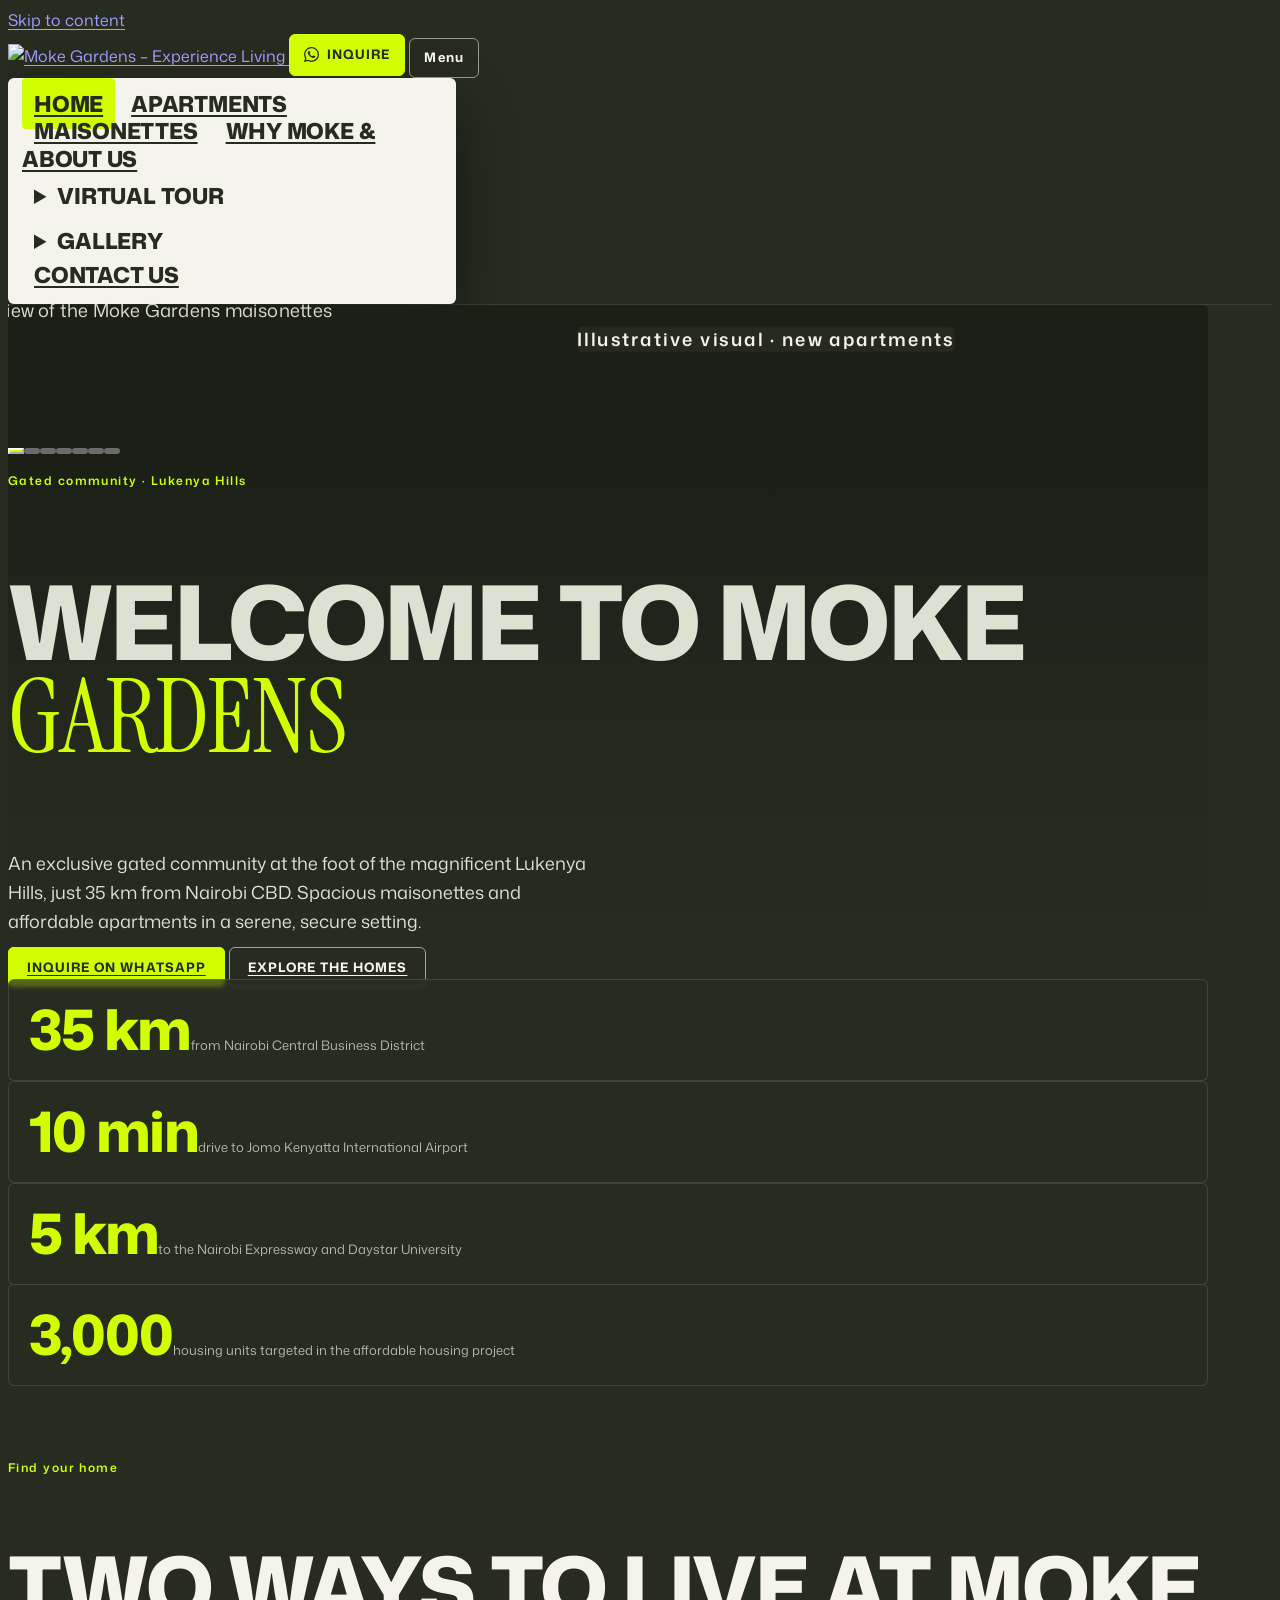
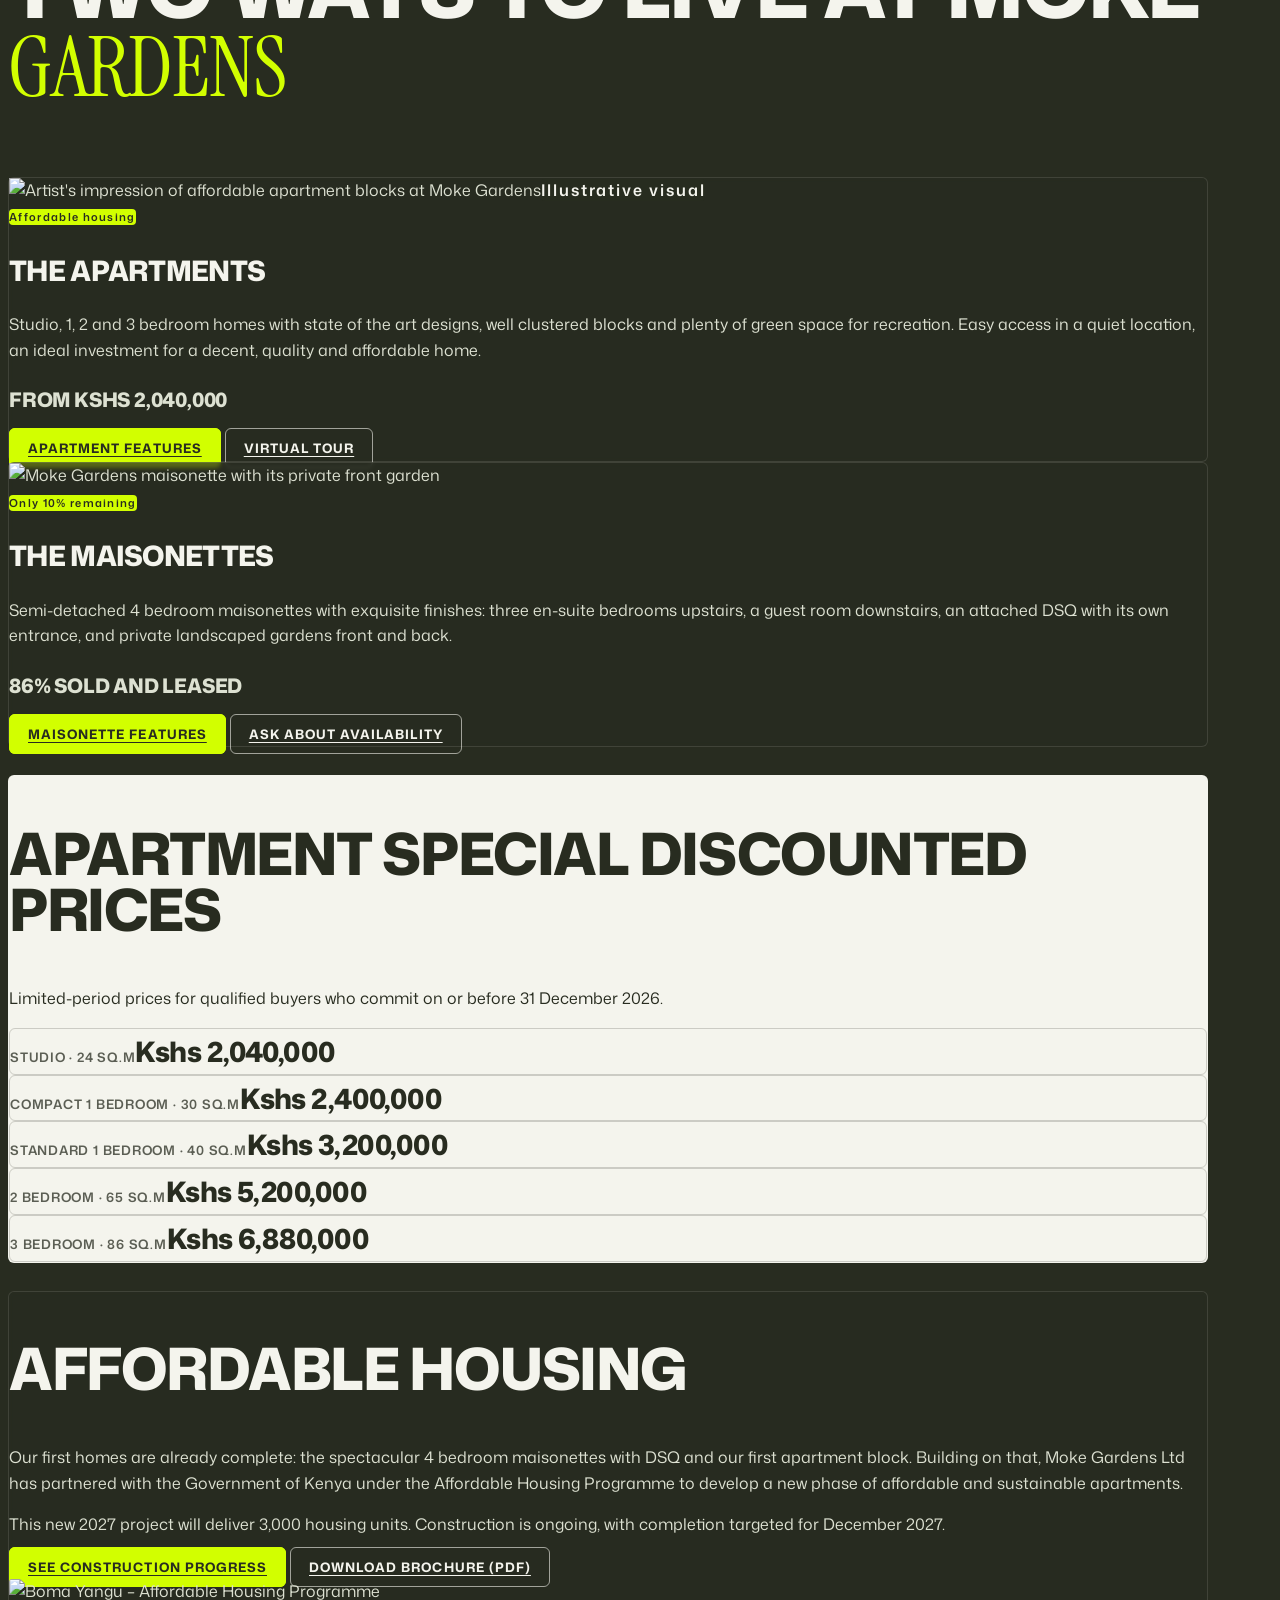
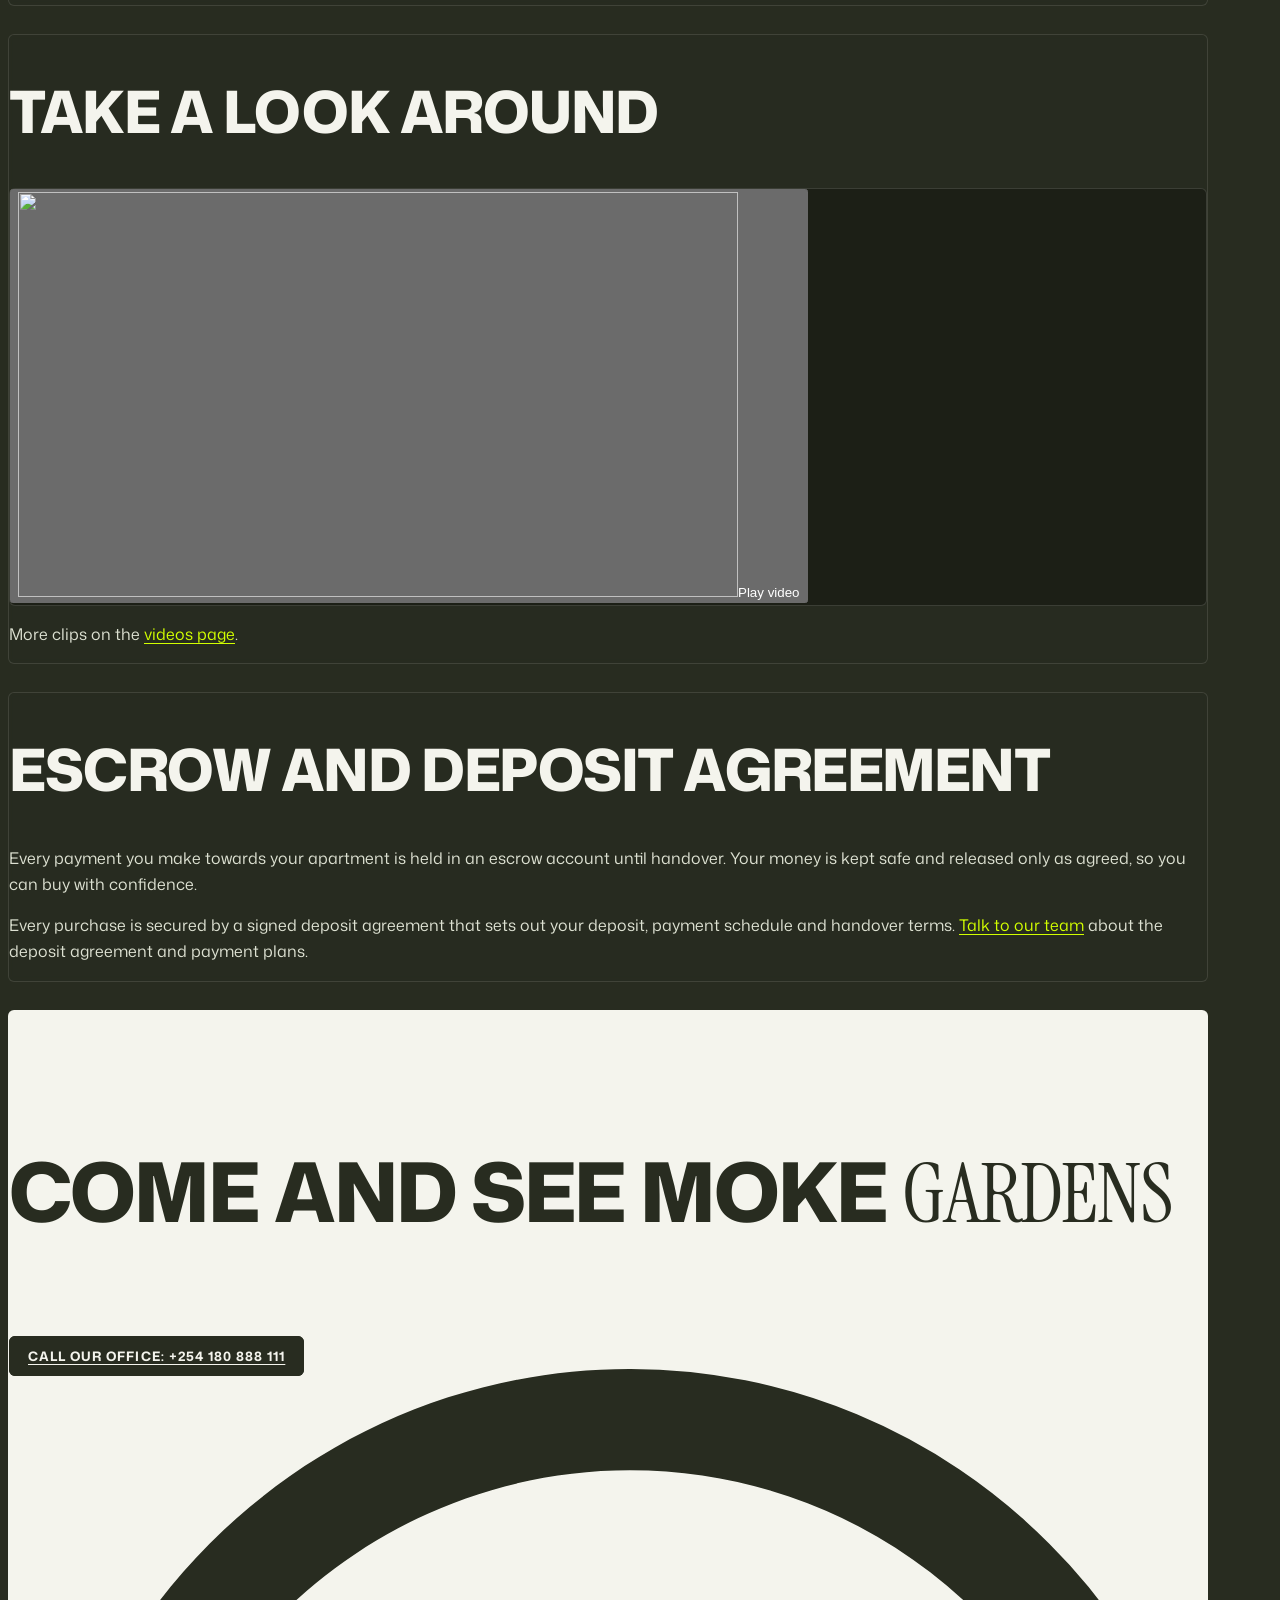
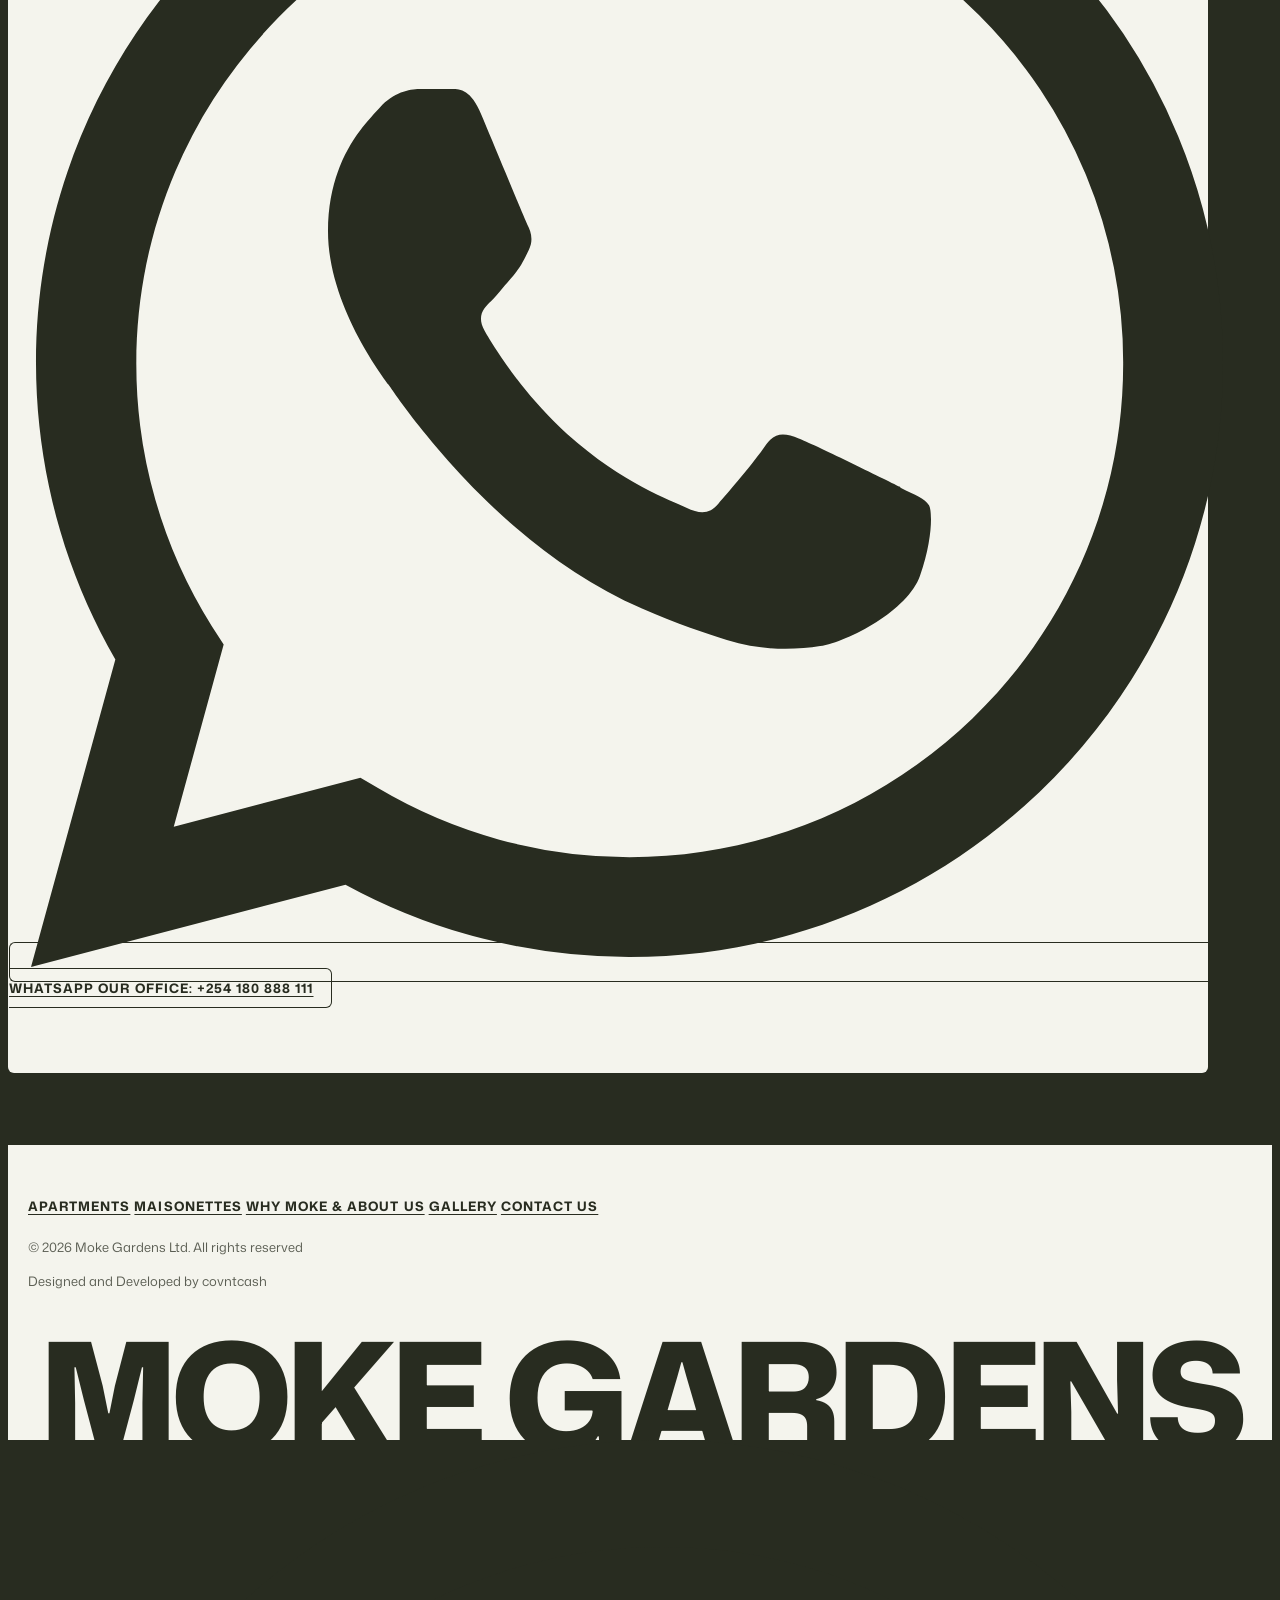
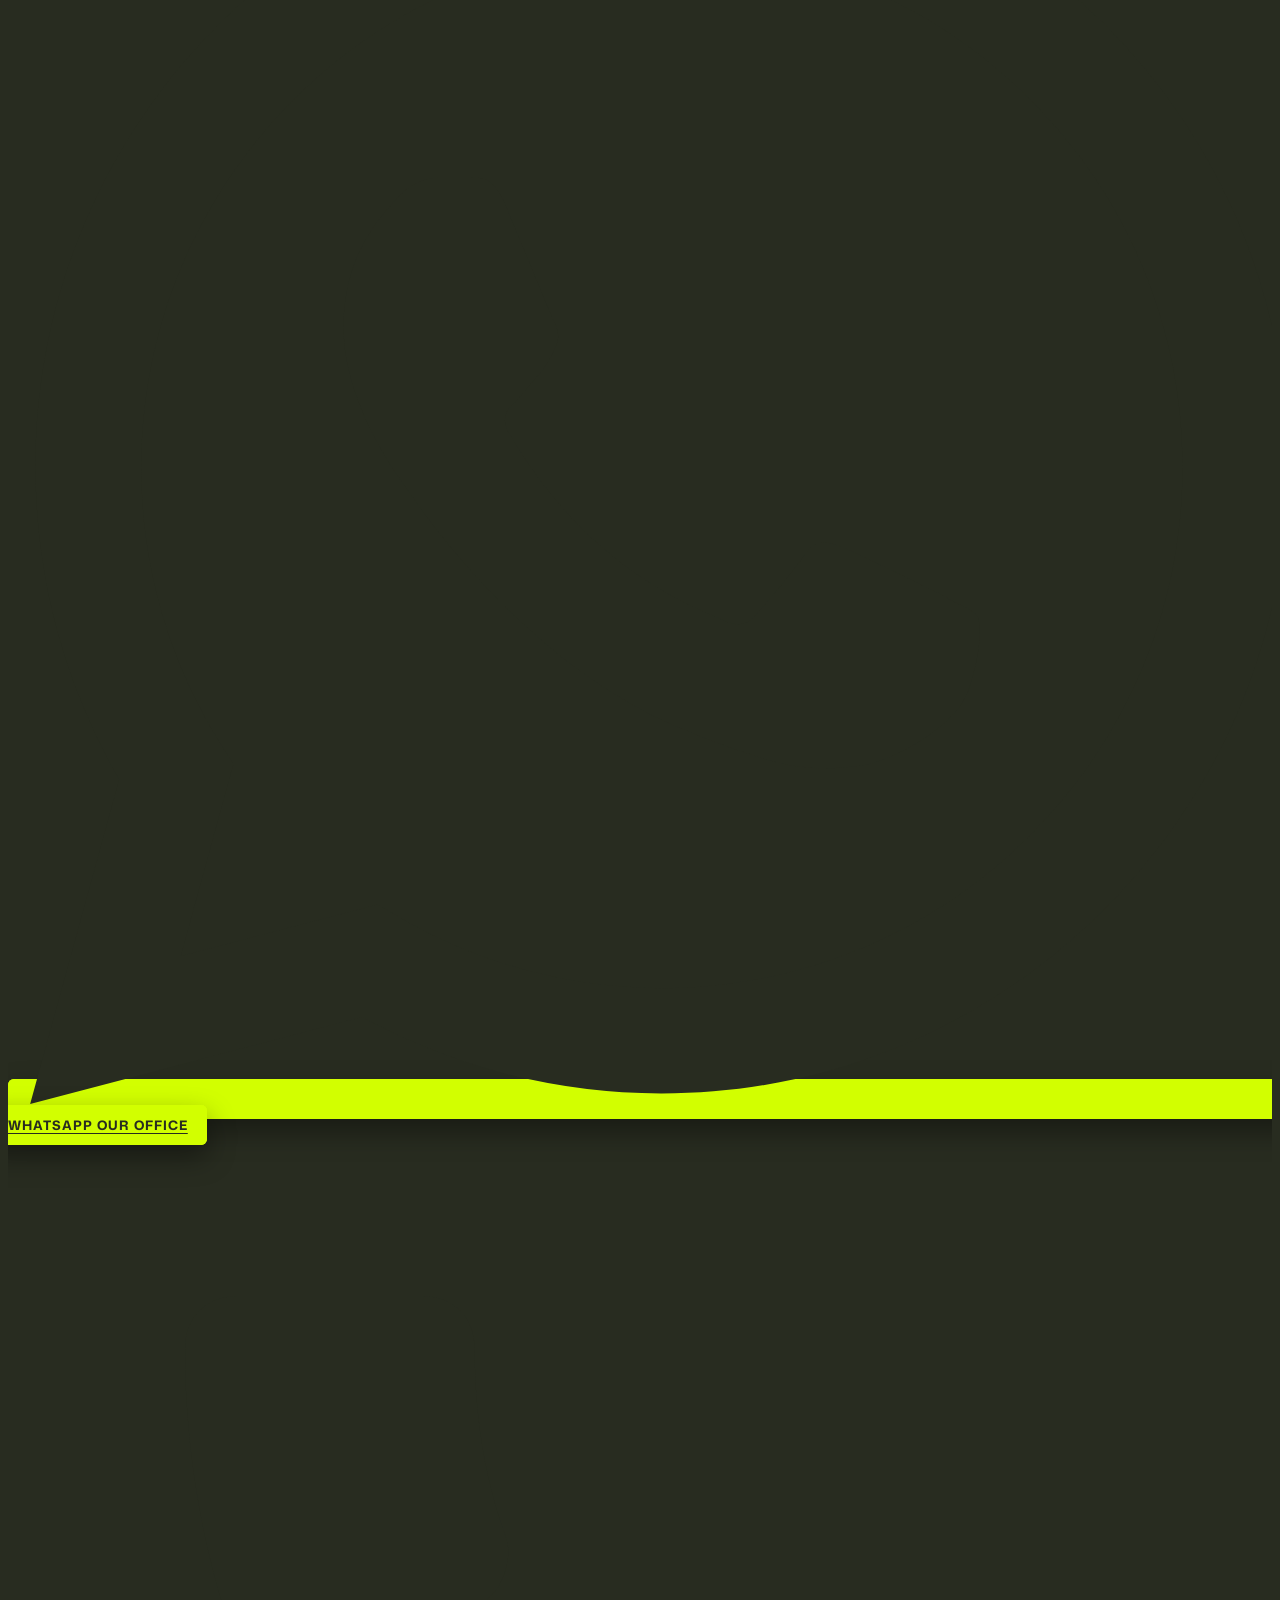
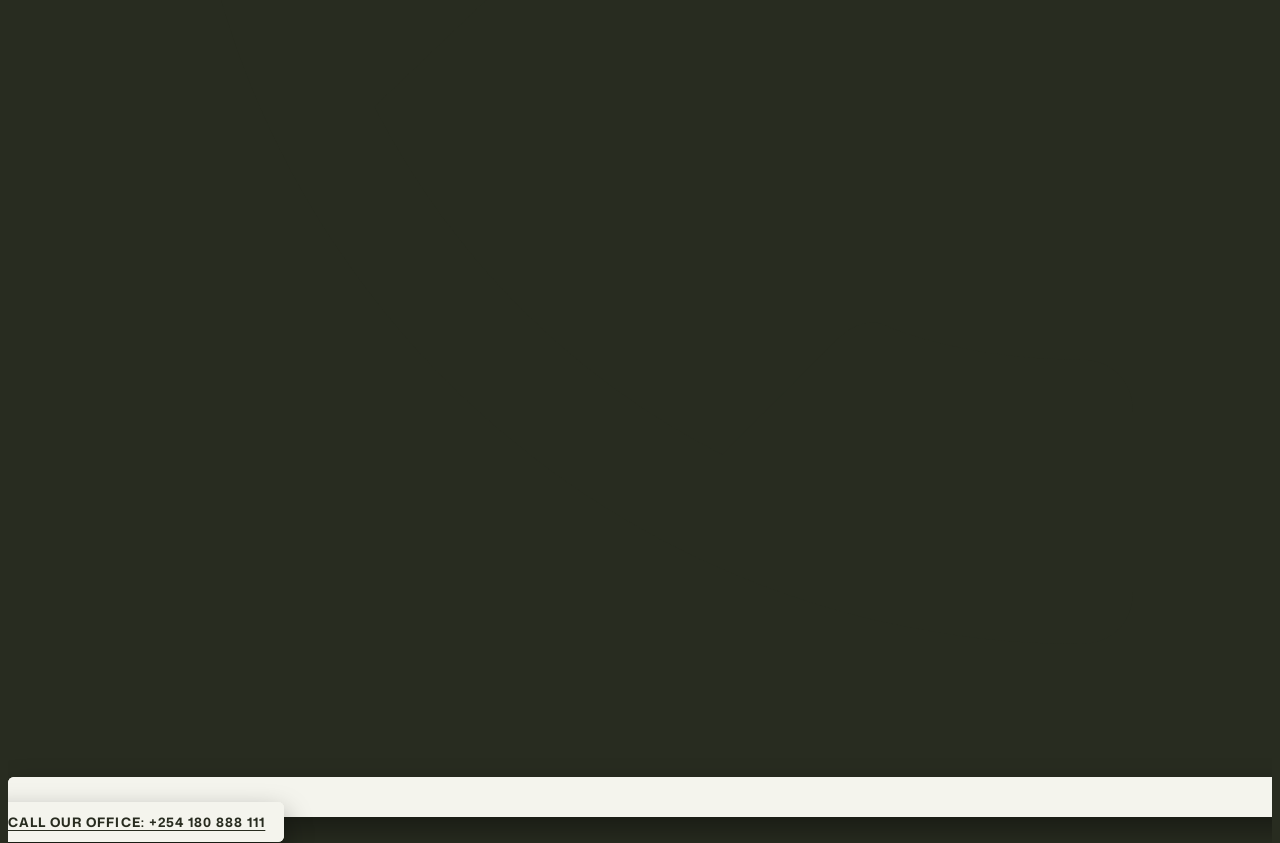
==== index.html @ b74e0f88 "Slide each frame in from alternating sides as it scrolls into view - Frames take turns coming from t" ====
<!doctype html>
<html lang="en-GB">
<head>
    <meta charset="utf-8">
    <meta name="viewport" content="width=device-width, initial-scale=1">
    <title>Moke Gardens | Gated Community Homes near Nairobi, Lukenya Hills</title>
    <meta name="robots" content="noindex"><!-- master-site is a design copy; keep it out of search results -->
    <link rel="icon" type="image/png" href="images/favicon.png">
    <link rel="apple-touch-icon" href="images/apple-touch-icon.png">
    <meta name="description" content="Moke Gardens is a gated community at the foot of the Lukenya Hills, 35 km from Nairobi CBD, offering 4 bedroom maisonettes and affordable studio to 3 bedroom apartments.">
    <link rel="canonical" href="https://shalbet2018-png.github.io/master-site/">
    <meta name="theme-color" content="#282C20">

    <meta property="og:type" content="website">
    <meta property="og:site_name" content="Moke Gardens">
    <meta property="og:locale" content="en_GB">
    <meta property="og:title" content="Moke Gardens | Experience Living">
    <meta property="og:description" content="A gated community at the foot of the Lukenya Hills, 35 km from Nairobi CBD. Maisonettes and affordable apartments from Kshs 2,040,000.">
    <meta property="og:url" content="https://shalbet2018-png.github.io/master-site/">
    <meta property="og:image" content="https://shalbet2018-png.github.io/master-site/images/photos/2022-02-estate1.webp">
    <meta name="twitter:card" content="summary_large_image">

    <link rel="stylesheet" href="property-pages.css?v=20261106c">
    <link rel="preload" as="image" href="images/photos/2022-02-estate1.webp" imagesrcset="images/photos/thumbs/2022-02-estate1.webp 720w, images/photos/md/2022-02-estate1.webp 1200w, images/photos/2022-02-estate1.webp 1599w" imagesizes="(max-width: 1150px) 100vw, 1120px" fetchpriority="high">

    <script type="application/ld+json">
    {
        "@context": "https://schema.org",
        "@type": "RealEstateAgent",
        "name": "Moke Gardens",
        "url": "https://shalbet2018-png.github.io/master-site/",
        "logo": "https://shalbet2018-png.github.io/master-site/images/moke-logo.png",
        "image": "https://shalbet2018-png.github.io/master-site/images/photos/2022-02-estate1.webp",
        "description": "Gated community at the foot of the Lukenya Hills offering 4 bedroom maisonettes and affordable apartments.",
        "telephone": "+254180888111",
        "address": {
            "@type": "PostalAddress",
            "addressLocality": "Lukenya",
            "addressCountry": "KE"
        },
        "openingHours": "Mo-Su 09:00-17:00"
    }
    </script>
    <link rel="preconnect" href="https://fonts.googleapis.com">
    <link rel="preconnect" href="https://fonts.gstatic.com" crossorigin>
    <link rel="stylesheet" href="https://fonts.googleapis.com/css2?family=Instrument+Serif&amp;family=Mona+Sans:wght@400..900&amp;display=swap">
    <link rel="stylesheet" href="theme-volt.css?v=20261123b">
</head>
<body class="page-home">
    <a class="skip-link" href="#main">Skip to content</a>
    <div class="site-shell">
        <header class="site-header">
            <div class="header-inner">
                <a class="brand" href="index.html" aria-label="Moke Gardens home">
                    <img src="images/moke-logo-light.png" alt="Moke Gardens – Experience Living" width="161" height="87">
                </a>
                <a class="header-cta" href="https://wa.me/254180888111?text=Hello%20Moke%20Gardens%2C%20I%27d%20like%20to%20make%20an%20inquiry." target="_blank" rel="noopener"><svg viewBox="0 0 24 24" aria-hidden="true" focusable="false"><path fill="currentColor" d="M17.47 14.38c-.3-.15-1.76-.87-2.03-.97-.27-.1-.47-.15-.67.15-.2.3-.77.97-.94 1.16-.17.2-.35.22-.64.08-.3-.15-1.26-.47-2.39-1.48-.88-.79-1.48-1.76-1.65-2.06-.17-.3-.02-.46.13-.6.13-.14.3-.35.45-.52.15-.18.2-.3.3-.5.1-.2.05-.37-.03-.52-.07-.15-.67-1.61-.92-2.2-.24-.58-.49-.5-.67-.51h-.57c-.2 0-.52.07-.79.37-.27.3-1.04 1.02-1.04 2.48s1.07 2.88 1.21 3.07c.15.2 2.1 3.2 5.08 4.49.71.31 1.26.49 1.7.63.71.22 1.36.2 1.87.12.57-.09 1.76-.72 2-1.41.25-.7.25-1.29.18-1.41-.08-.13-.27-.2-.57-.35m-5.42 7.4h-.01a9.87 9.87 0 0 1-5.03-1.38l-.36-.21-3.74.98 1-3.65-.24-.37a9.86 9.86 0 0 1-1.51-5.26c0-5.45 4.44-9.88 9.89-9.88 2.64 0 5.12 1.03 6.99 2.9a9.82 9.82 0 0 1 2.89 6.99c0 5.45-4.44 9.88-9.89 9.88m8.41-18.3A11.82 11.82 0 0 0 12.05 0C5.5 0 .16 5.34.16 11.89c0 2.1.55 4.14 1.59 5.95L.06 24l6.3-1.65a11.88 11.88 0 0 0 5.68 1.45h.01c6.55 0 11.89-5.34 11.89-11.89a11.82 11.82 0 0 0-3.48-8.41Z"/></svg><span>Inquire</span></a>
        <button class="nav-toggle" type="button" aria-expanded="false" aria-controls="site-nav"><span class="nav-toggle-icon" aria-hidden="true"></span><span class="nav-toggle-text">Menu</span></button>
                <nav class="site-nav" id="site-nav" aria-label="Main navigation">
                    <a href="index.html" aria-current="page">HOME</a>
                    <a href="apartments.html">APARTMENTS</a>
                    <a href="maisonette.html">MAISONETTES</a>
                    <a href="why-moke.html">WHY MOKE &amp; ABOUT US</a>
                    <details>
                        <summary>VIRTUAL TOUR</summary>
                        <div class="nav-dropdown">
                            <a href="1bed-virtual-tour.html">1 BEDROOM APARTMENT</a><a href="2bed-virtual-tour.html">2 BEDROOM APARTMENT</a>
                            <a href="3bed-virtual-tour.html">3 BEDROOM APARTMENT</a>
                        </div>
                    </details>
                    <details>
                        <summary>GALLERY</summary>
                        <div class="nav-dropdown">
                            <a href="construction-progress.html">CONSTRUCTION PROGRESS</a>
                            <a href="photo-gallery.html">PHOTOS</a>
                            <a href="videos.html">VIDEOS</a>
                        </div>
                    </details>
                    <a href="contact-us.html">CONTACT US</a>
                </nav>
            </div>
        </header>

        <main class="page-content" id="main">

            <!-- Hero -->
            <section class="hero hero--home" aria-labelledby="page-title">
                <div class="hero-slides" data-hero-slideshow>
                    <img class="hero-image hero-slide is-active" src="images/photos/2022-02-estate1.webp" srcset="images/photos/thumbs/2022-02-estate1.webp 720w, images/photos/md/2022-02-estate1.webp 1200w, images/photos/2022-02-estate1.webp 1599w" sizes="(max-width: 1150px) 100vw, 1120px" width="1599" height="899" alt="Aerial view of the Moke Gardens maisonettes" fetchpriority="high">
                    <img class="hero-image hero-slide" data-illustrative data-srcset="images/renders/thumbs/courtyard.webp?v=20261104e 600w, images/renders/md/courtyard.webp?v=20261104e 1000w, images/renders/courtyard.webp?v=20261104e 1468w" sizes="(max-width: 1150px) 100vw, 1120px" width="1468" height="887" alt="Illustrative visual: the vision for the new affordable apartment blocks at Moke Gardens" decoding="async">
                    <img class="hero-image hero-slide" data-srcset="images/photos/thumbs/2026-11-aerial-1.webp 720w, images/photos/md/2026-11-aerial-1.webp 1200w, images/photos/2026-11-aerial-1.webp 1600w" sizes="(max-width: 1150px) 100vw, 1120px" width="1600" height="899" alt="Aerial view of tree-lined maisonettes with red tiled roofs at Moke Gardens" decoding="async">
                    <span class="render-label hero-render-label">Illustrative visual &middot; new apartments</span>
                    <img class="hero-image hero-slide" data-srcset="images/photos/thumbs/2024-02-dji-0182-v.webp 720w, images/photos/md/2024-02-dji-0182-v.webp 1200w, images/photos/2024-02-dji-0182-v.webp 1920w" sizes="(max-width: 1150px) 100vw, 1120px" width="1920" height="1080" alt="Drone view over the Moke Gardens estate and gardens" decoding="async">
                    <img class="hero-image hero-slide" data-srcset="images/photos/thumbs/2022-02-house-18.webp 720w, images/photos/md/2022-02-house-18.webp 1200w, images/photos/2022-02-house-18.webp 1920w" sizes="(max-width: 1150px) 100vw, 1120px" width="1920" height="1277" alt="Bright Moke Gardens maisonette with landscaped garden" decoding="async">
                    <img class="hero-image hero-slide" data-srcset="images/photos/thumbs/2026-06-apartments-home.webp 720w, images/photos/md/2026-06-apartments-home.webp 1200w, images/photos/2026-06-apartments-home.webp 1920w" sizes="(max-width: 1150px) 100vw, 1120px" width="1920" height="1080" alt="Completed Moke Gardens apartment block with rooftop solar" decoding="async">
                    <img class="hero-image hero-slide" data-srcset="images/photos/thumbs/2026-11-aerial-2.webp 720w, images/photos/md/2026-11-aerial-2.webp 1200w, images/photos/2026-11-aerial-2.webp 1600w" sizes="(max-width: 1150px) 100vw, 1120px" width="1600" height="899" alt="Aerial view down a paved estate street lined with gardens and maisonettes" decoding="async">
                    <img class="hero-image hero-slide" data-srcset="images/photos/thumbs/2022-02-moke234.webp 720w, images/photos/md/2022-02-moke234.webp 1200w, images/photos/2022-02-moke234.webp 1920w" sizes="(max-width: 1150px) 100vw, 1120px" width="1920" height="1280" alt="Paved, tree-lined street between the maisonettes" decoding="async">
                    <img class="hero-image hero-slide" data-srcset="images/photos/thumbs/2022-02-house-171.webp 720w, images/photos/md/2022-02-house-171.webp 1200w, images/photos/2022-02-house-171.webp 1920w" sizes="(max-width: 1150px) 100vw, 1120px" width="1920" height="1277" alt="Furnished lounge inside a Moke Gardens home" decoding="async">
                </div>
                <div class="hero-dots" role="group" aria-label="Choose slide"><button type="button" aria-label="Show picture 1 of 7" aria-current="true"></button><button type="button" aria-label="Show picture 2 of 7"></button><button type="button" aria-label="Show picture 3 of 7"></button><button type="button" aria-label="Show picture 4 of 7"></button><button type="button" aria-label="Show picture 5 of 7"></button><button type="button" aria-label="Show picture 6 of 7"></button><button type="button" aria-label="Show picture 7 of 7"></button></div>
                <div class="hero-copy">
                    <p>Gated community · Lukenya Hills</p>
                    <h1 id="page-title">Welcome to Moke <span class="serif">Gardens</span></h1>
                    <p class="hero-lead">An exclusive gated community at the foot of the magnificent Lukenya Hills, just 35 km from Nairobi CBD. Spacious maisonettes and affordable apartments in a serene, secure setting.</p>
                    <div class="btn-row">
                        <a class="btn btn-gold" href="https://wa.me/254180888111?text=Hello%20Moke%20Gardens%2C%20I%27d%20like%20to%20make%20an%20inquiry." target="_blank" rel="noopener">Inquire on WhatsApp</a>
                        <a class="btn" href="#homes">Explore the homes</a>
                    </div>
                </div>
            </section>

            <!-- Quick facts -->
            <section class="fact-grid reveal" aria-label="Location highlights">
                <div class="fact"><strong>35 km</strong><span>from Nairobi Central Business District</span></div>
                <div class="fact"><strong>10 min</strong><span>drive to Jomo Kenyatta International Airport</span></div>
                <div class="fact"><strong>5 km</strong><span>to the Nairobi Expressway and Daystar University</span></div>
                <div class="fact"><strong>3,000</strong><span>housing units targeted in the affordable housing project</span></div>
            </section>

            <!-- Homes -->
            <div class="section-head reveal" id="homes">
                <p>Find your home</p>
                <h2>Two ways to live at Moke <span class="serif">Gardens</span></h2>
            </div>

            <div class="listing-grid">
                <article class="listing-card reveal">
                    <div class="render-figure"><img src="data:image/svg+xml,%3Csvg xmlns='http://www.w3.org/2000/svg' viewBox='0 0 1468 887'%3E%3C/svg%3E" data-lazy-src="images/renders/courtyard.webp?v=20261104e" data-lazy-srcset="images/renders/thumbs/courtyard.webp?v=20261104e 600w, images/renders/md/courtyard.webp?v=20261104e 1000w, images/renders/courtyard.webp?v=20261104e 1468w" sizes="(max-width: 900px) 100vw, 540px" width="1468" height="887" alt="Artist's impression of affordable apartment blocks at Moke Gardens" decoding="async"><span class="render-label">Illustrative visual</span></div>
                    <div class="listing-body">
                        <span class="listing-tag">Affordable housing</span>
                        <h3>The Apartments</h3>
                        <p>Studio, 1, 2 and 3 bedroom homes with state of the art designs, well clustered blocks and plenty of green space for recreation. Easy access in a quiet location, an ideal investment for a decent, quality and affordable home.</p>
                        <p class="listing-price">From Kshs 2,040,000</p>
                        <div class="btn-row">
                            <a class="btn btn-gold" href="apartments.html">Apartment features</a>
                            <a class="btn" href="2bed-virtual-tour.html">Virtual tour</a>
                        </div>
                    </div>
                </article>

                <article class="listing-card reveal">
                    <img src="data:image/svg+xml,%3Csvg xmlns='http://www.w3.org/2000/svg' viewBox='0 0 1920 1277'%3E%3C/svg%3E" data-lazy-src="images/photos/2022-02-house-18.webp" data-lazy-srcset="images/photos/thumbs/2022-02-house-18.webp 720w, images/photos/md/2022-02-house-18.webp 1200w, images/photos/2022-02-house-18.webp 1920w" sizes="(max-width: 900px) 100vw, 540px" width="1920" height="1277" alt="Moke Gardens maisonette with its private front garden" decoding="async">
                    <div class="listing-body">
                        <span class="listing-tag">Only 10% remaining</span>
                        <h3>The Maisonettes</h3>
                        <p>Semi-detached 4 bedroom maisonettes with exquisite finishes: three en-suite bedrooms upstairs, a guest room downstairs, an attached DSQ with its own entrance, and private landscaped gardens front and back.</p>
                        <p class="listing-price">86% sold and leased</p>
                        <div class="btn-row">
                            <a class="btn btn-gold" href="maisonette.html">Maisonette features</a>
                            <a class="btn" href="https://wa.me/254180888111?text=Hello%20Moke%20Gardens%2C%20is%20a%20maisonette%20still%20available%3F" target="_blank" rel="noopener">Ask about availability</a>
                        </div>
                    </div>
                </article>
            </div>

            <!-- Pricing -->
            <section class="content-card pricing reveal" aria-labelledby="pricing-title">
                <h2 id="pricing-title">Apartment Special Discounted Prices</h2>
                <p class="pricing-intro">Limited-period prices for qualified buyers who commit on or before 31 December 2026.</p>
                <div class="price-grid">
                    <div class="price-item"><span>Studio · 24 sq.m</span><strong>Kshs 2,040,000</strong></div>
                    <div class="price-item"><span>Compact 1 bedroom · 30 sq.m</span><strong>Kshs 2,400,000</strong></div>
                    <div class="price-item"><span>Standard 1 bedroom · 40 sq.m</span><strong>Kshs 3,200,000</strong></div>
                    <div class="price-item"><span>2 bedroom · 65 sq.m</span><strong>Kshs 5,200,000</strong></div>
                    <div class="price-item"><span>3 bedroom · 86 sq.m</span><strong>Kshs 6,880,000</strong></div>
                </div>
            </section>

            <!-- Affordable housing -->
            <section class="content-card reveal" aria-labelledby="ahp-title">
                <div class="split">
                    <div>
                        <h2 id="ahp-title">Affordable Housing</h2>
                        <p>Our first homes are already complete: the spectacular 4 bedroom maisonettes with DSQ and our first apartment block. Building on that, Moke Gardens Ltd has partnered with the Government of Kenya under the Affordable Housing Programme to develop a new phase of affordable and sustainable apartments.</p>
                        <p>This new 2027 project will deliver 3,000 housing units. Construction is ongoing, with completion targeted for December 2027.</p>
                        <div class="btn-row">
                            <a class="btn btn-gold" href="construction-progress.html">See construction progress</a>
                            <a class="btn" href="files/moke-gardens-brochure.pdf?v=20261104e" target="_blank" rel="noopener">Download brochure (PDF)</a>
                        </div>
                    </div>
                    <span class="partner-logo">
                        <img src="data:image/svg+xml,%3Csvg xmlns='http://www.w3.org/2000/svg' viewBox='0 0 153 91'%3E%3C/svg%3E" data-lazy-src="images/partners/boma-yangu.png" width="153" height="91" alt="Boma Yangu – Affordable Housing Programme">
                    </span>
                </div>
            </section>

            <!-- Video -->
            <section class="content-card reveal" aria-labelledby="video-title">
                <h2 id="video-title">Take a Look Around</h2>
                <div class="media-frame">
                    <button class="video-lite" type="button" data-youtube="x8S_i5KXcPo" aria-label="Play video: Moke Gardens video tour"><img src="data:image/svg+xml,%3Csvg xmlns='http://www.w3.org/2000/svg' viewBox='0 0 720 405'%3E%3C/svg%3E" data-lazy-src="images/photos/thumbs/2022-02-estate1.webp" width="720" height="405" alt="" decoding="async"><span class="video-play" aria-hidden="true"></span><span class="video-label">Play video</span></button>
                </div>
                <p class="media-note">More clips on the <a href="videos.html">videos page</a>.</p>
            </section>

            <!-- Escrow protection -->
            <section class="content-card reveal" aria-labelledby="escrow-title">
                <h2 id="escrow-title">Escrow and Deposit Agreement</h2>
                <p>Every payment you make towards your apartment is held in an escrow account until handover. Your money is kept safe and released only as agreed, so you can buy with confidence.</p>
                <p>Every purchase is secured by a signed deposit agreement that sets out your deposit, payment schedule and handover terms. <a href="contact-us.html">Talk to our team</a> about the deposit agreement and payment plans.</p>
            </section>

            <!-- Call to action -->
            <section class="content-card cta-band reveal" aria-labelledby="cta-title">
                <h2 id="cta-title">Come and see Moke <span class="serif">Gardens</span></h2>
                <p>Our team is available every day, 9am to 5pm. Call or WhatsApp us to ask about availability or to arrange a site visit.</p>
                <div class="btn-row">
                    <a class="btn btn-gold" href="tel:+254180888111">Call our office: +254 180 888 111</a>
                    <a class="btn btn-whatsapp" href="https://wa.me/254180888111?text=Hello%20Moke%20Gardens%2C%20I%27d%20like%20to%20make%20an%20inquiry." target="_blank" rel="noopener"><svg viewBox="0 0 24 24" aria-hidden="true" focusable="false"><path fill="currentColor" d="M17.47 14.38c-.3-.15-1.76-.87-2.03-.97-.27-.1-.47-.15-.67.15-.2.3-.77.97-.94 1.16-.17.2-.35.22-.64.08-.3-.15-1.26-.47-2.39-1.48-.88-.79-1.48-1.76-1.65-2.06-.17-.3-.02-.46.13-.6.13-.14.3-.35.45-.52.15-.18.2-.3.3-.5.1-.2.05-.37-.03-.52-.07-.15-.67-1.61-.92-2.2-.24-.58-.49-.5-.67-.51h-.57c-.2 0-.52.07-.79.37-.27.3-1.04 1.02-1.04 2.48s1.07 2.88 1.21 3.07c.15.2 2.1 3.2 5.08 4.49.71.31 1.26.49 1.7.63.71.22 1.36.2 1.87.12.57-.09 1.76-.72 2-1.41.25-.7.25-1.29.18-1.41-.08-.13-.27-.2-.57-.35m-5.42 7.4h-.01a9.87 9.87 0 0 1-5.03-1.38l-.36-.21-3.74.98 1-3.65-.24-.37a9.86 9.86 0 0 1-1.51-5.26c0-5.45 4.44-9.88 9.89-9.88 2.64 0 5.12 1.03 6.99 2.9a9.82 9.82 0 0 1 2.89 6.99c0 5.45-4.44 9.88-9.89 9.88m8.41-18.3A11.82 11.82 0 0 0 12.05 0C5.5 0 .16 5.34.16 11.89c0 2.1.55 4.14 1.59 5.95L.06 24l6.3-1.65a11.88 11.88 0 0 0 5.68 1.45h.01c6.55 0 11.89-5.34 11.89-11.89a11.82 11.82 0 0 0-3.48-8.41Z"/></svg><span>WhatsApp our office: +254 180 888 111</span></a>
                </div>
            </section>
        </main>

        <footer class="site-footer">
            <nav aria-label="Footer">
                <a href="apartments.html">Apartments</a>
                <a href="maisonette.html">Maisonettes</a>
                <a href="why-moke.html">Why Moke &amp; About Us</a>
                <a href="photo-gallery.html">Gallery</a>
                <a href="contact-us.html">Contact Us</a>
            </nav>
            <p>© <span data-year>2026</span> Moke Gardens Ltd. All rights reserved</p>
            <p>Designed and Developed by covntcash</p>
        </footer>
    </div>

    <div class="fab-stack">
        <a class="btn btn-whatsapp" href="https://wa.me/254180888111?text=Hello%20Moke%20Gardens%2C%20I%27d%20like%20to%20make%20an%20inquiry." target="_blank" rel="noopener"><svg viewBox="0 0 24 24" aria-hidden="true" focusable="false"><path fill="currentColor" d="M17.47 14.38c-.3-.15-1.76-.87-2.03-.97-.27-.1-.47-.15-.67.15-.2.3-.77.97-.94 1.16-.17.2-.35.22-.64.08-.3-.15-1.26-.47-2.39-1.48-.88-.79-1.48-1.76-1.65-2.06-.17-.3-.02-.46.13-.6.13-.14.3-.35.45-.52.15-.18.2-.3.3-.5.1-.2.05-.37-.03-.52-.07-.15-.67-1.61-.92-2.2-.24-.58-.49-.5-.67-.51h-.57c-.2 0-.52.07-.79.37-.27.3-1.04 1.02-1.04 2.48s1.07 2.88 1.21 3.07c.15.2 2.1 3.2 5.08 4.49.71.31 1.26.49 1.7.63.71.22 1.36.2 1.87.12.57-.09 1.76-.72 2-1.41.25-.7.25-1.29.18-1.41-.08-.13-.27-.2-.57-.35m-5.42 7.4h-.01a9.87 9.87 0 0 1-5.03-1.38l-.36-.21-3.74.98 1-3.65-.24-.37a9.86 9.86 0 0 1-1.51-5.26c0-5.45 4.44-9.88 9.89-9.88 2.64 0 5.12 1.03 6.99 2.9a9.82 9.82 0 0 1 2.89 6.99c0 5.45-4.44 9.88-9.89 9.88m8.41-18.3A11.82 11.82 0 0 0 12.05 0C5.5 0 .16 5.34.16 11.89c0 2.1.55 4.14 1.59 5.95L.06 24l6.3-1.65a11.88 11.88 0 0 0 5.68 1.45h.01c6.55 0 11.89-5.34 11.89-11.89a11.82 11.82 0 0 0-3.48-8.41Z"/></svg><span>WhatsApp our office</span></a>
        <a class="btn btn-gold call-fab" href="tel:+254180888111"><svg viewBox="0 0 24 24" aria-hidden="true" focusable="false"><path fill="currentColor" d="M6.6 10.8a15.1 15.1 0 0 0 6.6 6.6l2.2-2.2c.3-.3.7-.4 1-.2 1.1.4 2.3.6 3.6.6.6 0 1 .4 1 1V20c0 .6-.4 1-1 1A17 17 0 0 1 3 4c0-.6.4-1 1-1h3.5c.6 0 1 .4 1 1 0 1.3.2 2.5.6 3.6.1.3 0 .7-.2 1l-2.3 2.2Z"/></svg><span>Call our office: +254 180 888 111</span></a>
    </div>
    <script src="site.js?v=20261123b" defer></script>
</body>
</html>
---- theme-volt.css ----
/* Moke Gardens master-site: "volt" theme.
   Dark olive pages with drifting contour lines, cream panels, a volt-lime accent,
   heavy uppercase Mona Sans headings with serif accent words, and small square-cornered buttons.
   Loaded after property-pages.css, which keeps the layout; this file sets the look.
   Each page sets body.page-* to shift the accent and background slightly (see the end of the file). */

:root {
    color-scheme: dark;

    /* Theme palette */
    --volt: #D2FF00;
    --volt-rgb: 210, 255, 0;
    --olive: #282C20;
    --olive-rgb: 40, 44, 32;
    --olive-2: #31362A;
    --olive-3: #3B4133;
    --cream: #F4F4ED;
    --cream-rgb: 244, 244, 237;
    --sage: #B4B8A5;
    --sage-light: #DDE1D2;
    --ink: #111112;
    --font-sans: "Mona Sans", "Helvetica Neue", Arial, sans-serif;
    --font-serif: "Instrument Serif", Georgia, "Times New Roman", serif;
    --radius: 6px;
}

/* The base stylesheet's variables, mapped onto the theme. Declared on body too, so the
   per-page palettes at the end of this file reach everything that uses the base names. */
:root,
body {
    --moke-blue: var(--olive);
    --moke-blue-rgb: var(--olive-rgb);
    --moke-navy: var(--olive-2);
    --moke-deep-navy: var(--olive);
    --moke-gold: var(--volt);
    --moke-light-gold: var(--volt);
    --moke-text: var(--cream);
    --moke-muted: var(--sage);
    --moke-white: var(--sage-light);
    --surface-1: var(--olive-2);
    --surface-2: var(--olive-3);
    --surface-hover: #22261B;
    --stage: #1C1F16;
    --shade-rgb: 24, 27, 19;
    --shade-deep-rgb: 14, 16, 11;
    --ink-rgb: 17, 17, 18;
    --gold-rgb: var(--volt-rgb);
    --light-gold-rgb: var(--cream-rgb);
    --glow-rgb: var(--volt-rgb);
}

/* ---------- Page and type ---------- */

body {
    background: var(--olive);
    color: var(--sage-light);
    font-family: var(--font-sans);
    font-size: 16px;
    line-height: 1.6;
    transition: background-color 400ms ease;
}

/* Drifting topographic contour lines (replace the old orbiting lines) */
body::before,
body::after {
    inset: -20vmax;
    opacity: 1;
    mix-blend-mode: normal;
    background: url("images/contours.svg") center / 1600px 1600px repeat;
}
body::before {
    opacity: 0.07;
    animation: volt-contour-drift 120s linear infinite alternate;
}
body::after {
    opacity: 0.035;
    background-size: 2300px 2300px;
    animation: volt-contour-drift-2 160s linear infinite alternate;
}
@keyframes volt-contour-drift {
    from { transform: translate3d(0, 0, 0) rotate(0deg); }
    to { transform: translate3d(-4%, 3%, 0) rotate(4deg); }
}
@keyframes volt-contour-drift-2 {
    from { transform: translate3d(0, 0, 0) rotate(0deg); }
    to { transform: translate3d(3%, -4%, 0) rotate(-5deg); }
}

h1, h2, h3,
.content-card h2, .content-card h3,
.section-head h2, .listing-body h3, .feature-card h2 {
    font-family: var(--font-sans);
    font-weight: 800;
    text-transform: uppercase;
    letter-spacing: -0.025em;
    line-height: 0.98;
}

/* Serif accent words, set in volt like the reference's mixed headlines */
.serif {
    font-family: var(--font-serif);
    font-weight: 400;
    font-style: normal;
    letter-spacing: -0.01em;
    color: var(--volt);
    text-transform: uppercase;
}

/* Small uppercase labels ("eyebrows") */
.hero-copy p:not(.hero-lead),
.section-head p,
.listing-tag,
.render-label {
    font-family: var(--font-sans);
    font-weight: 600;
    letter-spacing: 0.12em;
}

a {
    text-underline-offset: 3px;
}

::selection {
    background: var(--volt);
    color: var(--olive);
}

:focus-visible {
    outline: 2px solid var(--volt);
    outline-offset: 3px;
}

/* ---------- Header ---------- */

.site-header {
    border-bottom: 1px solid rgba(var(--cream-rgb), 0.1);
    background: rgba(var(--olive-rgb), 0.82);
    box-shadow: none;
    backdrop-filter: blur(14px);
}
.header-inner {
    width: min(1280px, calc(100% - 40px));
    min-height: 72px;
}
.brand {
    padding: 0;
    border: 0;
    border-radius: 0;
    background: none;
    box-shadow: none;
}
.brand img {
    width: 104px;
}

/* Volt "Inquire" button next to the menu, like the reference's Store button */
.header-cta {
    display: inline-flex;
    align-items: center;
    gap: 8px;
    height: 40px;
    margin-left: auto;
    padding: 0 14px;
    border: 1px solid var(--volt);
    border-radius: var(--radius);
    background: var(--volt);
    color: var(--olive);
    font: 700 13px/1 var(--font-sans);
    letter-spacing: 0.08em;
    text-decoration: none;
    text-transform: uppercase;
    transition: background-color 180ms ease, color 180ms ease;
}
.header-cta svg {
    width: 15px;
    height: 15px;
}
.header-cta:hover,
.header-cta:focus-visible {
    background: var(--cream);
    border-color: var(--cream);
}

/* Menu button: outlined square-cornered box */
.nav-toggle {
    height: 40px;
    padding: 0 14px;
    border: 1px solid rgba(var(--cream-rgb), 0.55);
    border-radius: var(--radius);
    background: transparent;
    color: var(--cream);
    font: 700 13px/1 var(--font-sans);
    letter-spacing: 0.1em;
    box-shadow: none;
}
.nav-toggle:hover,
.nav-toggle:focus-visible {
    border-color: var(--cream);
    background: rgba(var(--cream-rgb), 0.08);
}
.nav-toggle[aria-expanded="true"] {
    border-color: var(--cream);
    background: var(--cream);
    color: var(--olive);
}

/* Menu panel: a cream sheet with big uppercase links */
.site-nav {
    width: min(420px, calc(100vw - 24px));
    padding: 14px;
    border: 0;
    border-radius: var(--radius);
    background: var(--cream);
    box-shadow: 0 30px 60px rgba(0, 0, 0, 0.45);
}
.site-nav a,
.site-nav summary {
    padding: 10px 12px;
    border-radius: 4px;
    color: var(--olive);
    font-family: var(--font-sans);
    font-size: 22px;
    font-weight: 800;
    letter-spacing: -0.01em;
    line-height: 1.1;
}
.site-nav summary::after {
    color: var(--olive);
}
.site-nav a:hover,
.site-nav a:focus-visible,
.site-nav summary:hover,
.site-nav summary:focus-visible,
.site-nav details[open] > summary {
    background: rgba(var(--olive-rgb), 0.08);
    color: var(--olive);
}
.site-nav a[aria-current="page"] {
    background: var(--volt);
    color: var(--olive);
}
.nav-dropdown {
    border-left: 2px solid var(--olive);
}
.nav-dropdown a {
    font-size: 15px;
    font-weight: 700;
    letter-spacing: 0.02em;
}

/* ---------- Buttons ---------- */

.btn,
.content-card a.btn {
    min-height: 44px;
    padding: 10px 18px;
    border: 1px solid rgba(var(--cream-rgb), 0.6);
    border-radius: var(--radius);
    background: transparent;
    color: var(--cream);
    font-family: var(--font-sans);
    font-size: 13px;
    font-weight: 700;
    letter-spacing: 0.08em;
    text-transform: uppercase;
}
.btn:hover,
.btn:focus-visible,
.content-card a.btn:hover,
.content-card a.btn:focus-visible {
    border-color: var(--cream);
    background: var(--cream);
    color: var(--olive);
    transform: none;
}
.btn-gold,
.content-card a.btn-gold {
    border-color: var(--volt);
    background: var(--volt);
    color: var(--olive);
}
.btn-gold:hover,
.btn-gold:focus-visible,
.content-card a.btn-gold:hover,
.content-card a.btn-gold:focus-visible {
    border-color: var(--cream);
    background: var(--cream);
    color: var(--olive);
}
.btn-whatsapp,
.contact-links a.btn-whatsapp {
    border-color: var(--volt);
    background: transparent;
    color: var(--cream);
}
.btn-whatsapp svg {
    color: var(--volt);
}
.btn-whatsapp:hover svg,
.btn-whatsapp:focus-visible svg {
    color: var(--olive);
}
.contact-links a,
.content-card .contact-links a {
    min-height: 44px;
    border: 1px solid rgba(var(--cream-rgb), 0.6);
    border-radius: var(--radius);
    background: transparent;
    color: var(--cream);
    font-size: 13px;
    letter-spacing: 0.08em;
    text-transform: uppercase;
}
.contact-links a:hover,
.contact-links a:focus-visible,
.contact-links a.btn-whatsapp:hover,
.contact-links a.btn-whatsapp:focus-visible,
.content-card .contact-links a:hover,
.content-card .contact-links a:focus-visible {
    border-color: var(--cream);
    background: var(--cream);
    color: var(--olive);
}

/* Floating Call + WhatsApp buttons: square-cornered volt and cream */
.fab-stack .btn {
    border-radius: var(--radius);
    box-shadow: 0 12px 28px rgba(0, 0, 0, 0.4);
    animation: none;
}
.fab-stack .btn-whatsapp {
    border: 1px solid var(--volt);
    background: var(--volt);
    color: var(--olive);
    animation: none;
}
.fab-stack .btn-whatsapp svg {
    color: var(--olive);
}
.fab-stack .call-fab {
    border: 1px solid var(--cream);
    background: var(--cream);
    color: var(--olive);
}

/* ---------- Page width and hero ---------- */

.page-content {
    width: min(1200px, calc(100% - 32px));
}

.hero {
    border: 0;
    border-radius: var(--radius);
    background: var(--stage);
    box-shadow: none;
    animation: none;
}
.hero-copy,
.hero--home .hero-copy {
    background: linear-gradient(0deg, rgba(var(--olive-rgb), 0.96) 8%, rgba(var(--olive-rgb), 0.6) 55%, transparent);
}
.hero-copy p:not(.hero-lead) {
    color: var(--volt);
    font-size: 12px;
}
.hero-copy h1 {
    font-size: clamp(42px, 8vw, 104px);
    line-height: 0.9;
    text-shadow: none;
}
.hero-copy .hero-lead {
    max-width: 600px;
    color: var(--sage-light);
    font-size: clamp(15px, 1.6vw, 18px);
}
.hero-dots button[aria-current="true"] {
    background: var(--volt);
}

/* Home slideshow in 3D: the picture slowly sways and turns, tilts towards the mouse,
   and each photo rolls up to the next like the faces of a turning cube.
   site.js sets --cube-d (half the slideshow height), --tilt-x / --tilt-y and the
   is-entering / is-leaving classes. */
.hero--home {
    perspective: 1500px;
    perspective-origin: 50% 40%;
}
.hero--home .hero-slides {
    transform-style: preserve-3d;
    scale: 1.14;
    transform: rotateX(var(--tilt-x, 0deg)) rotateY(var(--tilt-y, 0deg));
    transition: transform 900ms cubic-bezier(0.22, 1, 0.36, 1);
    animation: hero-orbit 16s ease-in-out infinite alternate;
}
@keyframes hero-orbit {
    0%   { rotate: y -7deg; translate: -1.5% 0 0; }
    50%  { rotate: x 3deg; translate: 0 -1% 0; }
    100% { rotate: y 7deg; translate: 1.5% 0 0; }
}
.hero--home .hero-slide {
    opacity: 0;
    transform: none;
    transform-origin: 50% 50% calc(var(--cube-d, 320px) * -1);
    transition: none;
    backface-visibility: hidden;
}
.hero--home .hero-slide.is-active,
.hero--home .hero-slide.is-leaving {
    opacity: 1;
}
.hero--home .hero-slide.is-leaving {
    z-index: 1;
    animation: hero-cube-out 1.5s cubic-bezier(0.7, 0, 0.3, 1) forwards;
}
.hero--home .hero-slide.is-entering {
    z-index: 2;
    animation: hero-cube-in 1.5s cubic-bezier(0.7, 0, 0.3, 1) forwards;
}
@keyframes hero-cube-out {
    from { transform: rotateX(0deg); filter: brightness(1); }
    to   { transform: rotateX(90deg); filter: brightness(0.35); }
}
@keyframes hero-cube-in {
    from { transform: rotateX(-90deg); filter: brightness(0.35); }
    to   { transform: rotateX(0deg); filter: brightness(1); }
}
@media (prefers-reduced-motion: reduce) {
    .hero--home .hero-slides {
        scale: 1;
        transform: none;
        animation: none;
    }
    .hero--home .hero-slide.is-leaving,
    .hero--home .hero-slide.is-entering {
        animation: none;
    }
    .hero--home .hero-slide.is-leaving {
        opacity: 0;
    }
}

/* Pages that open with a content card: its first heading becomes a big page title */
.page-content > .content-card:first-child > h2:first-child,
.page-content > .content-card:first-child > h2:first-of-type {
    margin-bottom: 22px;
    color: var(--cream);
    font-size: clamp(40px, 7.4vw, 96px);
    line-height: 0.9;
}

/* ---------- Cards and frames ---------- */

.content-card,
.feature-card,
.fact,
.listing-card {
    border: 1px solid rgba(var(--cream-rgb), 0.12);
    border-radius: var(--radius);
    background: rgba(var(--olive-rgb), 0.72);
    box-shadow: none;
    animation: none;
    backdrop-filter: blur(2px);
}
.content-card {
    margin-top: 28px;
}
.content-card h2 {
    color: var(--cream);
    font-size: clamp(30px, 4.6vw, 58px);
}
.content-card h3,
.listing-body h3 {
    color: var(--cream);
    font-size: clamp(20px, 2.2vw, 28px);
}
.content-card p,
.feature-card p,
.feature-card ul,
.listing-body p,
.intro p,
.media-note {
    color: var(--sage-light);
}
.content-card a,
.content-card p a:not(.btn),
.content-card li a:not(.btn),
.tour-book-alt a {
    color: var(--volt);
}
.content-card p a:not(.btn):hover,
.content-card li a:not(.btn):hover,
.tour-book-alt a:hover {
    color: var(--cream);
}
.feature-card h2 {
    color: var(--volt);
    font-size: clamp(22px, 2.4vw, 30px);
}
.feature-card li::marker {
    color: var(--volt);
}

.value-card,
.price-item,
.gallery-grid figure,
.tour-facts,
.contact-person {
    border: 1px solid rgba(var(--cream-rgb), 0.14);
    border-radius: var(--radius);
    background: rgba(var(--cream-rgb), 0.04);
    box-shadow: none;
    animation: none;
}
.value-card h2,
.value-card h3 {
    color: var(--volt);
}

.media-frame,
.tour-view,
.room-tour-stage,
.showcase-stage {
    border: 1px solid rgba(var(--cream-rgb), 0.14);
    border-radius: var(--radius);
    background: var(--stage);
    box-shadow: none;
    animation: none;
}

img {
    border-radius: 0;
}
.intro img,
.split img,
.listing-card img,
.gallery-grid img,
.why-photo,
.tour-aside figure img,
.room-tour-rooms img {
    border-radius: 3px;
}
.listing-card img {
    border-radius: 0;
}

/* Quick facts: huge volt numbers */
.fact {
    container-type: inline-size;
    min-width: 0;
    padding: 22px 20px;
}
.fact strong {
    color: var(--volt);
    font-family: var(--font-sans);
    /* Sized to the box as well as the screen, so long words such as "agreement" stay inside it */
    font-size: min(clamp(34px, 4.4vw, 56px), 17cqi);
    overflow-wrap: break-word;
    font-weight: 800;
    letter-spacing: -0.03em;
    line-height: 0.95;
}
.fact span {
    color: var(--sage);
    font-size: 13px;
}

/* Section heading on the page background */
.section-head {
    margin-top: 72px;
}
.section-head p {
    color: var(--volt);
    font-size: 12px;
}
.section-head h2 {
    color: var(--cream);
    font-size: clamp(38px, 6.6vw, 88px);
    line-height: 0.92;
}

/* Listing cards */
.listing-tag {
    border-radius: 4px;
    background: var(--volt);
    color: var(--olive);
    font-size: 11px;
}
.listing-price {
    color: var(--volt);
    font-size: 20px;
    font-weight: 800;
    letter-spacing: -0.01em;
    text-transform: uppercase;
}

/* ---------- Cream panels (light sections, as in the reference) ---------- */

.pricing,
.cta-band {
    border-color: transparent;
    background: var(--cream);
    color: var(--olive);
}
.pricing h2,
.cta-band h2,
.pricing p,
.cta-band p,
.pricing-intro {
    color: var(--olive);
}
.pricing .serif,
.cta-band .serif {
    color: var(--olive);
}
.pricing .price-item {
    border: 1px solid rgba(var(--olive-rgb), 0.2);
    background: transparent;
    color: var(--olive);
}
.pricing .price-item span {
    color: rgba(var(--olive-rgb), 0.75);
    font-size: 13px;
    font-weight: 600;
    letter-spacing: 0.06em;
    text-transform: uppercase;
}
.pricing .price-item strong {
    color: var(--olive);
    font-size: clamp(21px, 2.2vw, 28px);
    font-weight: 800;
    letter-spacing: -0.02em;
    white-space: nowrap;
}
.cta-band {
    padding-block: clamp(36px, 6vw, 72px);
}
.cta-band h2 {
    font-size: clamp(36px, 6.4vw, 84px);
}
.cta-band .btn,
.cta-band a.btn,
.cta-band .btn-whatsapp {
    border-color: var(--olive);
    background: transparent;
    color: var(--olive);
}
.cta-band .btn-gold,
.cta-band a.btn-gold {
    border-color: var(--olive);
    background: var(--olive);
    color: var(--cream);
}
.cta-band .btn-whatsapp svg {
    color: var(--olive);
}
.cta-band .btn:hover,
.cta-band .btn:focus-visible,
.cta-band a.btn:hover,
.cta-band a.btn:focus-visible {
    border-color: var(--volt);
    background: var(--volt);
    color: var(--olive);
}
.cta-band .btn:hover svg {
    color: var(--olive);
}

/* ---------- Footer: cream with a giant wordmark ---------- */

.site-footer {
    position: relative;
    overflow: hidden;
    margin-top: 72px;
    padding: 48px 20px 0;
    border-top: 0;
    background: var(--cream);
    color: var(--olive);
}
.site-footer::before {
    display: none;
}
.site-footer nav {
    gap: 8px 28px;
    margin-bottom: 18px;
}
.site-footer a {
    color: var(--olive);
    font-size: 13px;
    font-weight: 700;
    letter-spacing: 0.08em;
    text-transform: uppercase;
}
.site-footer a:hover {
    color: var(--olive);
    text-decoration: underline;
    text-decoration-color: var(--olive);
}
.site-footer p {
    color: rgba(var(--olive-rgb), 0.75);
    font-size: 13px;
}
.site-footer::after {
    display: block;
    width: 100%;
    margin-top: 28px;
    content: "Moke Gardens";
    color: var(--olive);
    /* "MOKE GARDENS" is about 7.95 times its font size wide, so this fills the width without overflowing */
    font: 800 min(calc((100vw - 56px) / 8.1), 190px)/0.8 var(--font-sans);
    letter-spacing: -0.045em;
    text-align: center;
    text-transform: uppercase;
    white-space: nowrap;
    transform: translateY(12%);
}

/* ---------- Galleries, tours, slideshow, lightbox ---------- */

.content-card .jump-links a,
.content-card .tour-switch a {
    border-radius: 4px;
    font-family: var(--font-sans);
    font-size: 12px;
    font-weight: 700;
    letter-spacing: 0.08em;
    text-transform: uppercase;
}
.content-card .jump-links + h3 {
    margin-top: 30px;
}
.content-card[id],
.feature-grid[id] {
    scroll-margin-top: 90px;
}
.content-card .tour-switch a[aria-current="page"] {
    border-color: var(--volt);
    background: var(--volt);
    color: var(--olive);
}
.gallery-grid figcaption {
    color: var(--sage);
    font-size: 13px;
}
.render-label {
    border-radius: 4px;
    background: rgba(var(--olive-rgb), 0.82);
    color: var(--cream);
}
.room-tour-arrow,
.showcase-arrow,
.showcase-toggle,
.tour-btn,
.lightbox button {
    border-radius: var(--radius);
}
.room-tour-progress span,
.showcase-progress span {
    background: var(--volt);
}
.room-tour-rooms button[aria-current="true"],
.tour-rooms button[aria-current="true"],
.showcase-dots button[aria-current="true"] {
    border-color: var(--volt);
}
.showcase-dots button[aria-current="true"] {
    background: var(--volt);
}
.content-card .room-tour-count {
    color: var(--volt);
}
.lightbox {
    background: rgba(var(--olive-rgb), 0.96);
}
.partner-logo {
    border-radius: var(--radius);
}

/* ---------- Phones ---------- */

@media (max-width: 700px) {
    .header-inner {
        width: calc(100% - 24px);
        min-height: 64px;
    }
    .brand img {
        width: 86px;
    }
    .header-cta {
        height: 38px;
        padding: 0 11px;
        font-size: 12px;
    }
    .header-cta span {
        display: none;
    }
    .nav-toggle {
        height: 38px;
        padding: 0 12px;
    }
    .site-nav {
        width: 100%;
    }
    .site-nav a,
    .site-nav summary {
        font-size: 19px;
    }
    .site-footer {
        padding-bottom: 0;
    }
    .site-footer::after {
        margin-bottom: 0;
        transform: translateY(14%);
    }
    .fact strong {
        font-size: min(34px, 17cqi);
    }
}

/* Small phones: one fact per row, so the big numbers and words keep their size */
@media (max-width: 480px) {
    .fact-grid {
        grid-template-columns: 1fr;
    }
}

@media (prefers-reduced-motion: reduce) {
    body::before,
    body::after {
        animation: none;
    }
}

/* ---------- Per-page variants: a little different on each page ----------
   The accent and the background shift slightly, so each page has its own tone
   without leaving the theme. */

body.page-home        { --volt: #D2FF00; --volt-rgb: 210, 255, 0;   --olive: #282C20; --olive-rgb: 40, 44, 32; --olive-2: #31362A; --olive-3: #3B4133; }
body.page-apartments  { --volt: #C2FF3A; --volt-rgb: 194, 255, 58;  --olive: #24301F; --olive-rgb: 36, 48, 31; --olive-2: #2D3A27; --olive-3: #374532; }
body.page-maisonettes { --volt: #E6F700; --volt-rgb: 230, 247, 0;   --olive: #2D2C1F; --olive-rgb: 45, 44, 31; --olive-2: #373527; --olive-3: #423F30; }
body.page-why         { --volt: #B6FF63; --volt-rgb: 182, 255, 99;  --olive: #222B22; --olive-rgb: 34, 43, 34; --olive-2: #2B352B; --olive-3: #354035; }
body.page-tour        { --volt: #D8FF2E; --volt-rgb: 216, 255, 46;  --olive: #252A22; --olive-rgb: 37, 42, 34; --olive-2: #2E342B; --olive-3: #383F35; }
body.page-gallery     { --volt: #CCFF1A; --volt-rgb: 204, 255, 26;  --olive: #2A2C24; --olive-rgb: 42, 44, 36; --olive-2: #33362D; --olive-3: #3D4137; }
body.page-contact     { --volt: #DDFF4F; --volt-rgb: 221, 255, 79;  --olive: #2B2E1E; --olive-rgb: 43, 46, 30; --olive-2: #343828; --olive-3: #3F4332; }

/* ===== Slide-in frames =====
   site.js tags each frame and its pieces with data-from (left, right, up, down);
   they start pushed out to that side and slide home when scrolled into view. */
html.slides-ready, html.slides-ready body { overflow-x: clip; }
.slides-ready .slide-in {
    opacity: 0;
    translate: var(--slide-x, 0) var(--slide-y, 0);
    transition: opacity 700ms ease, translate 950ms cubic-bezier(0.22, 1, 0.36, 1);
    transition-delay: var(--slide-delay, 0ms);
}
.slides-ready .slide-in[data-from="left"]  { --slide-x: -90px; }
.slides-ready .slide-in[data-from="right"] { --slide-x: 90px; }
.slides-ready .slide-in[data-from="up"]    { --slide-y: -70px; }
.slides-ready .slide-in[data-from="down"]  { --slide-y: 70px; }
.slides-ready .slide-piece[data-from="left"]  { --slide-x: -50px; }
.slides-ready .slide-piece[data-from="right"] { --slide-x: 50px; }
.slides-ready .slide-piece[data-from="up"]    { --slide-y: -40px; }
.slides-ready .slide-piece[data-from="down"]  { --slide-y: 40px; }
.slides-ready .slide-in.is-in { opacity: 1; translate: 0 0; }
@media (max-width: 700px) {
    .slides-ready .slide-in[data-from="left"]  { --slide-x: -48px; }
    .slides-ready .slide-in[data-from="right"] { --slide-x: 48px; }
    .slides-ready .slide-piece[data-from="left"]  { --slide-x: -32px; }
    .slides-ready .slide-piece[data-from="right"] { --slide-x: 32px; }
}
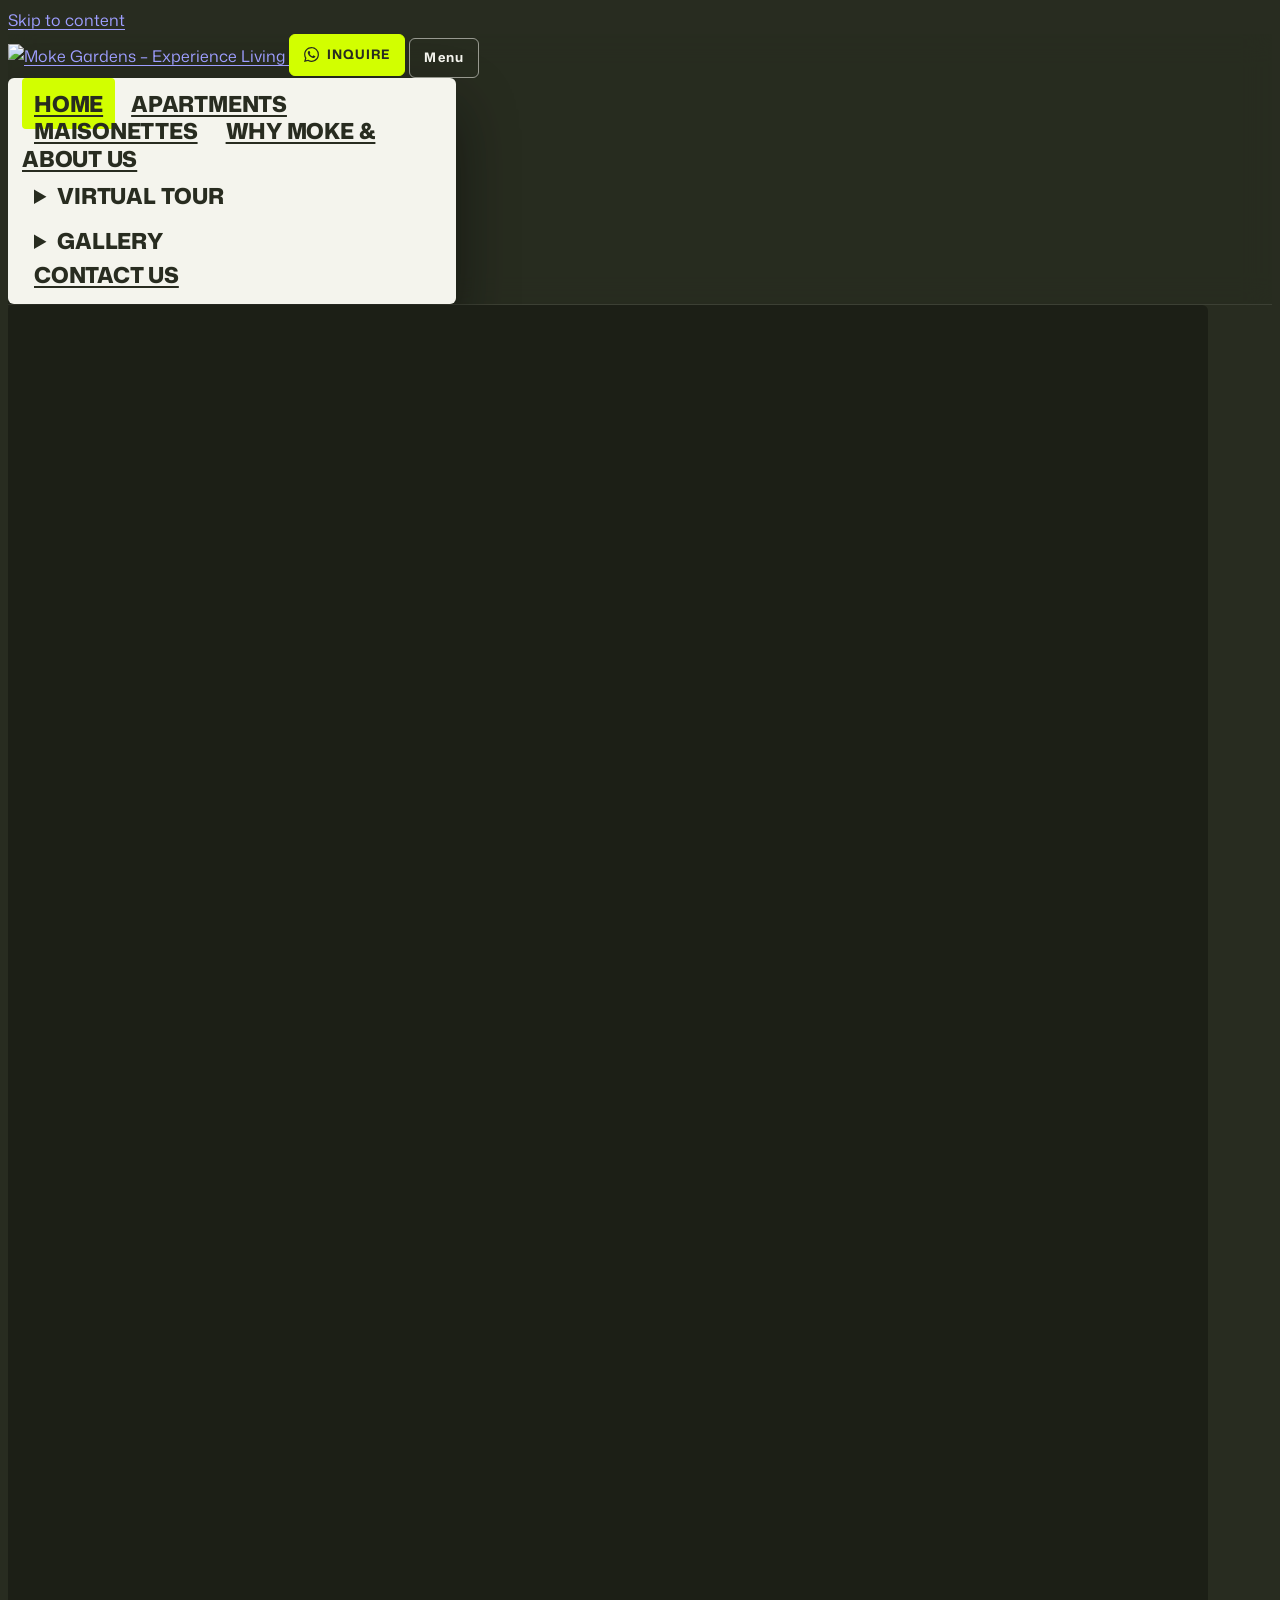
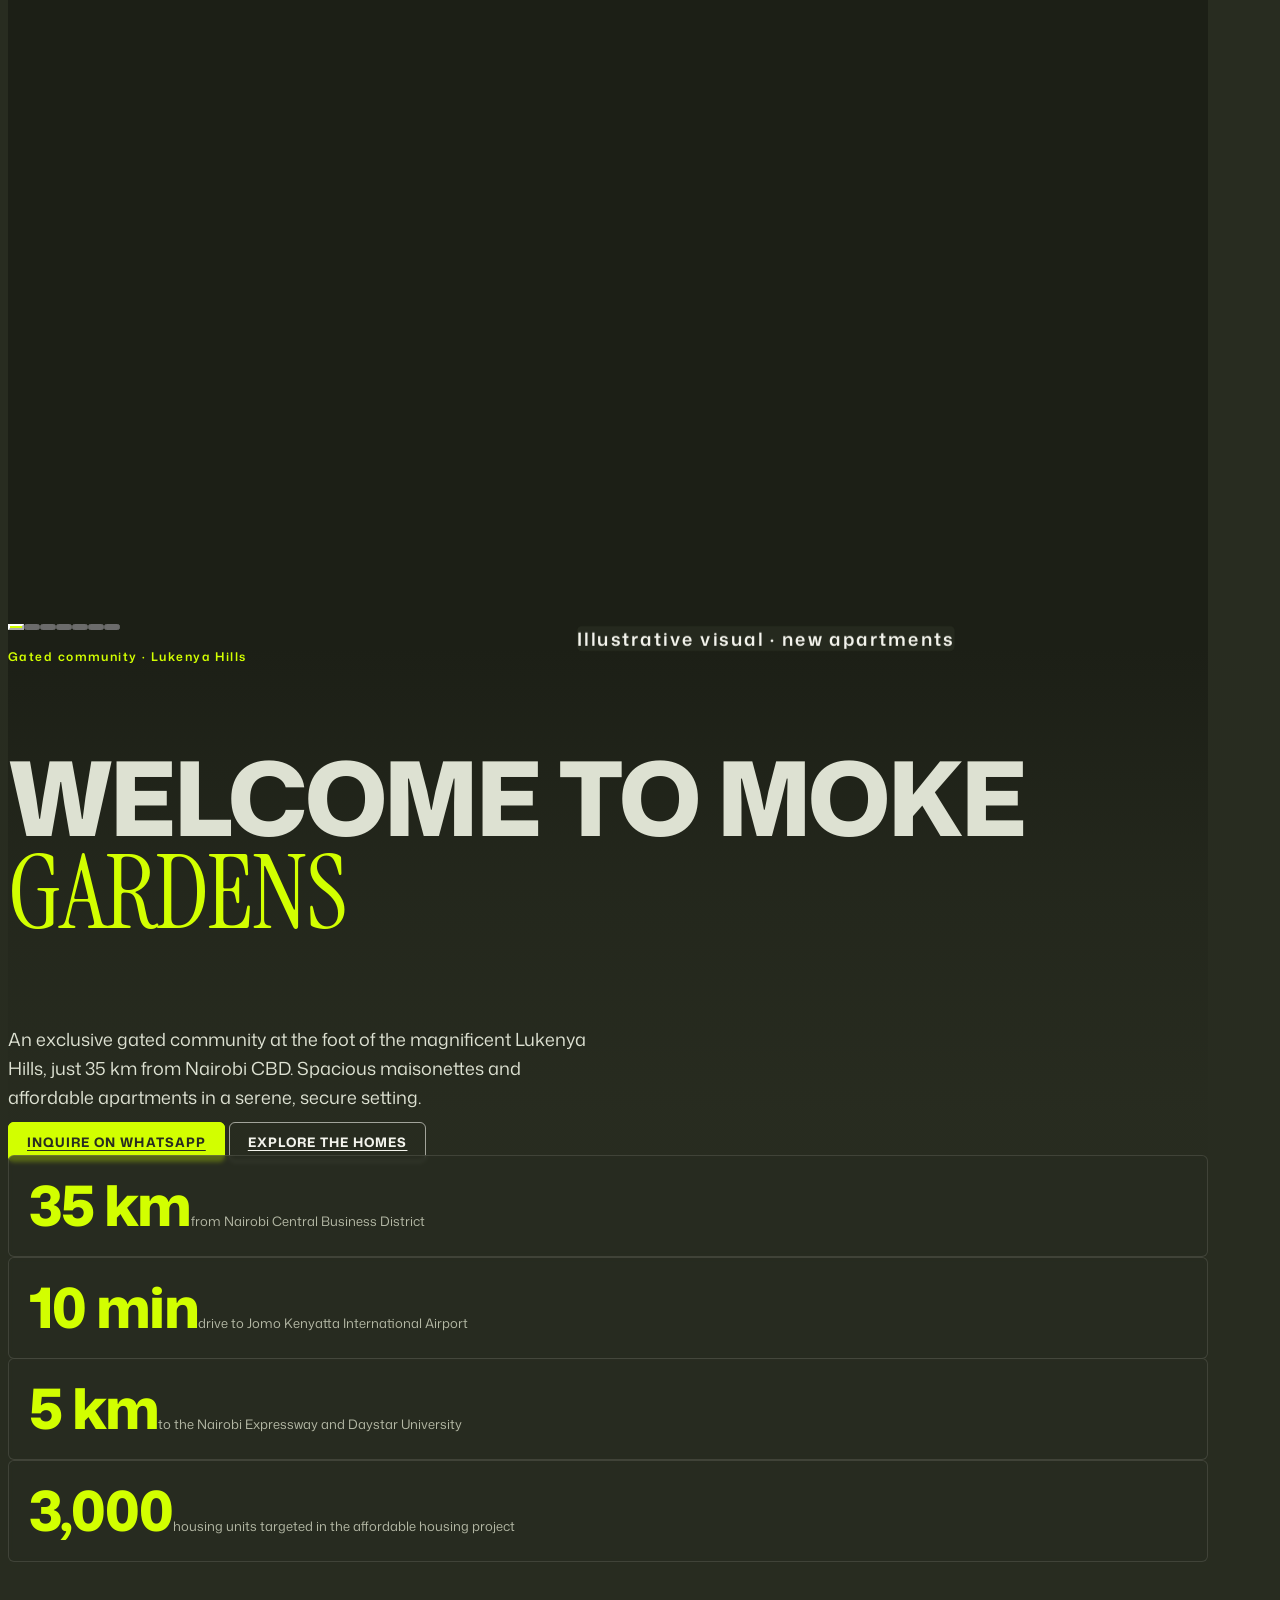
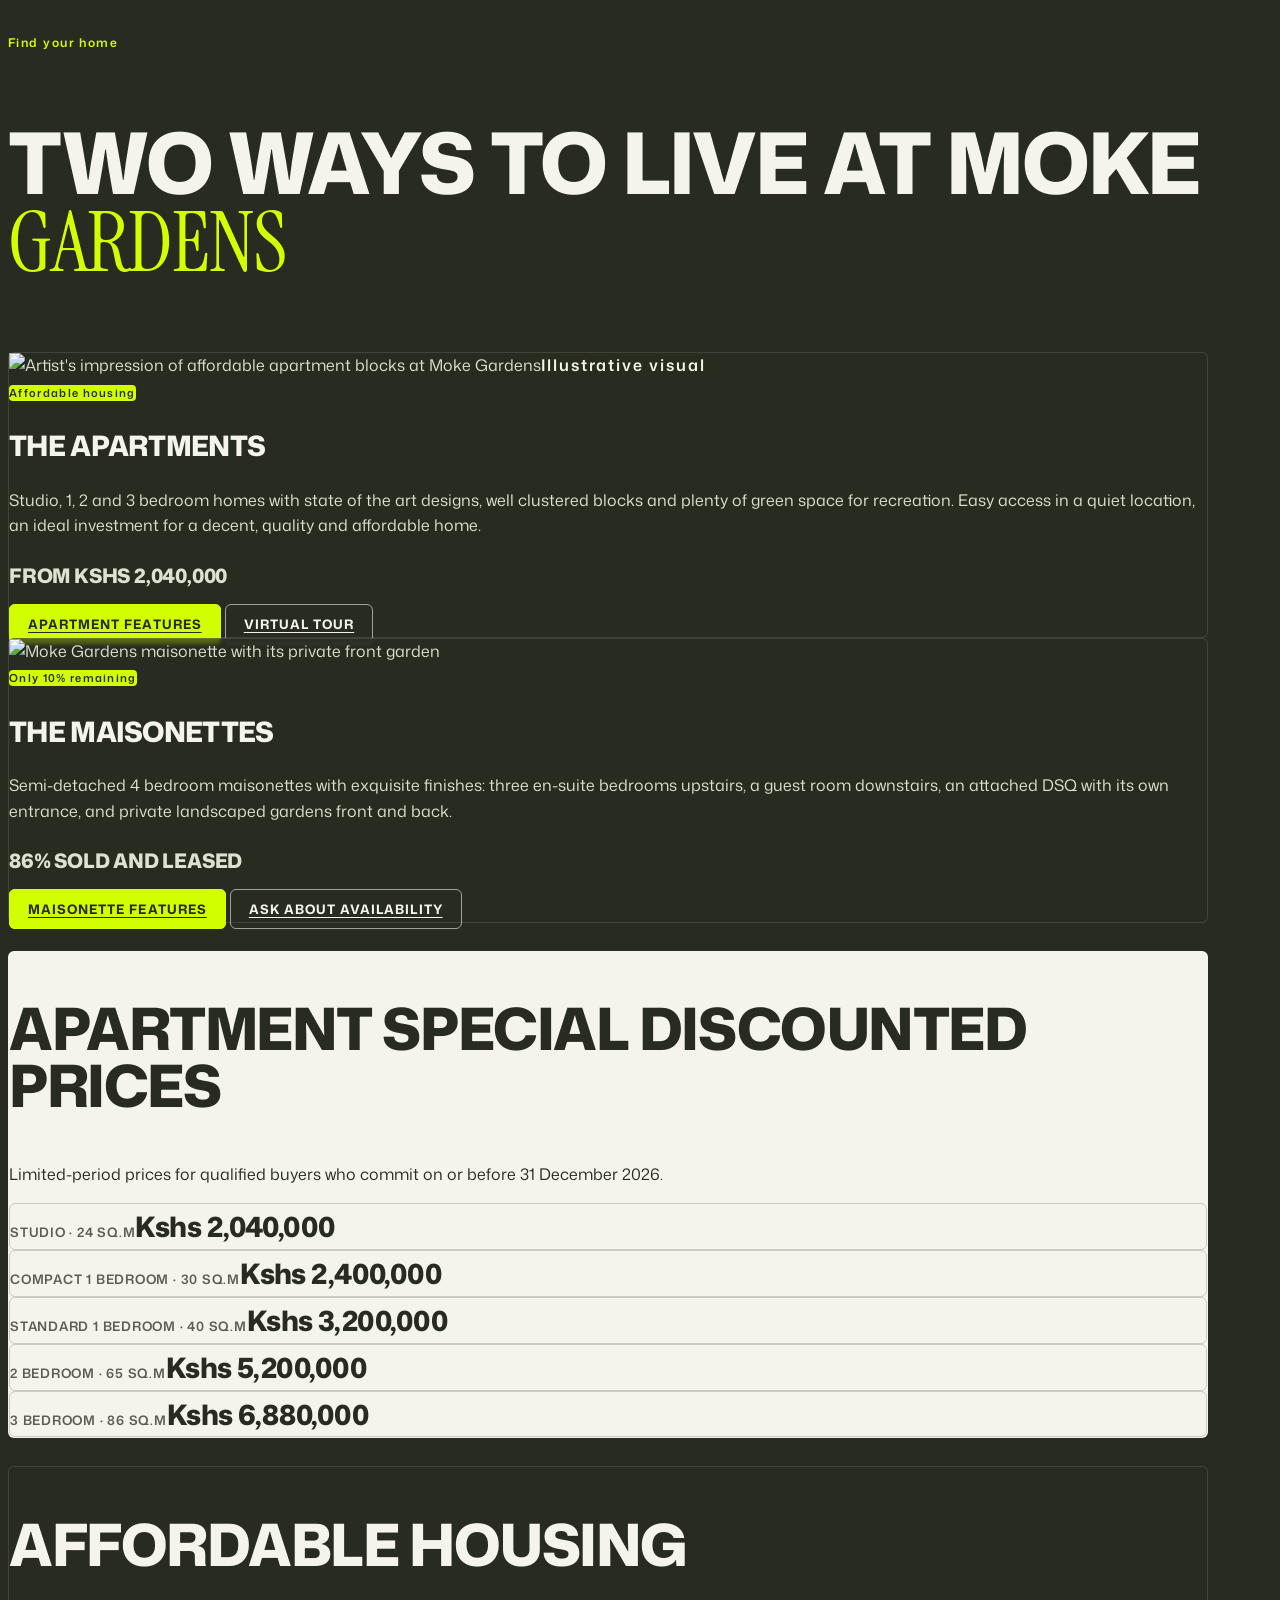
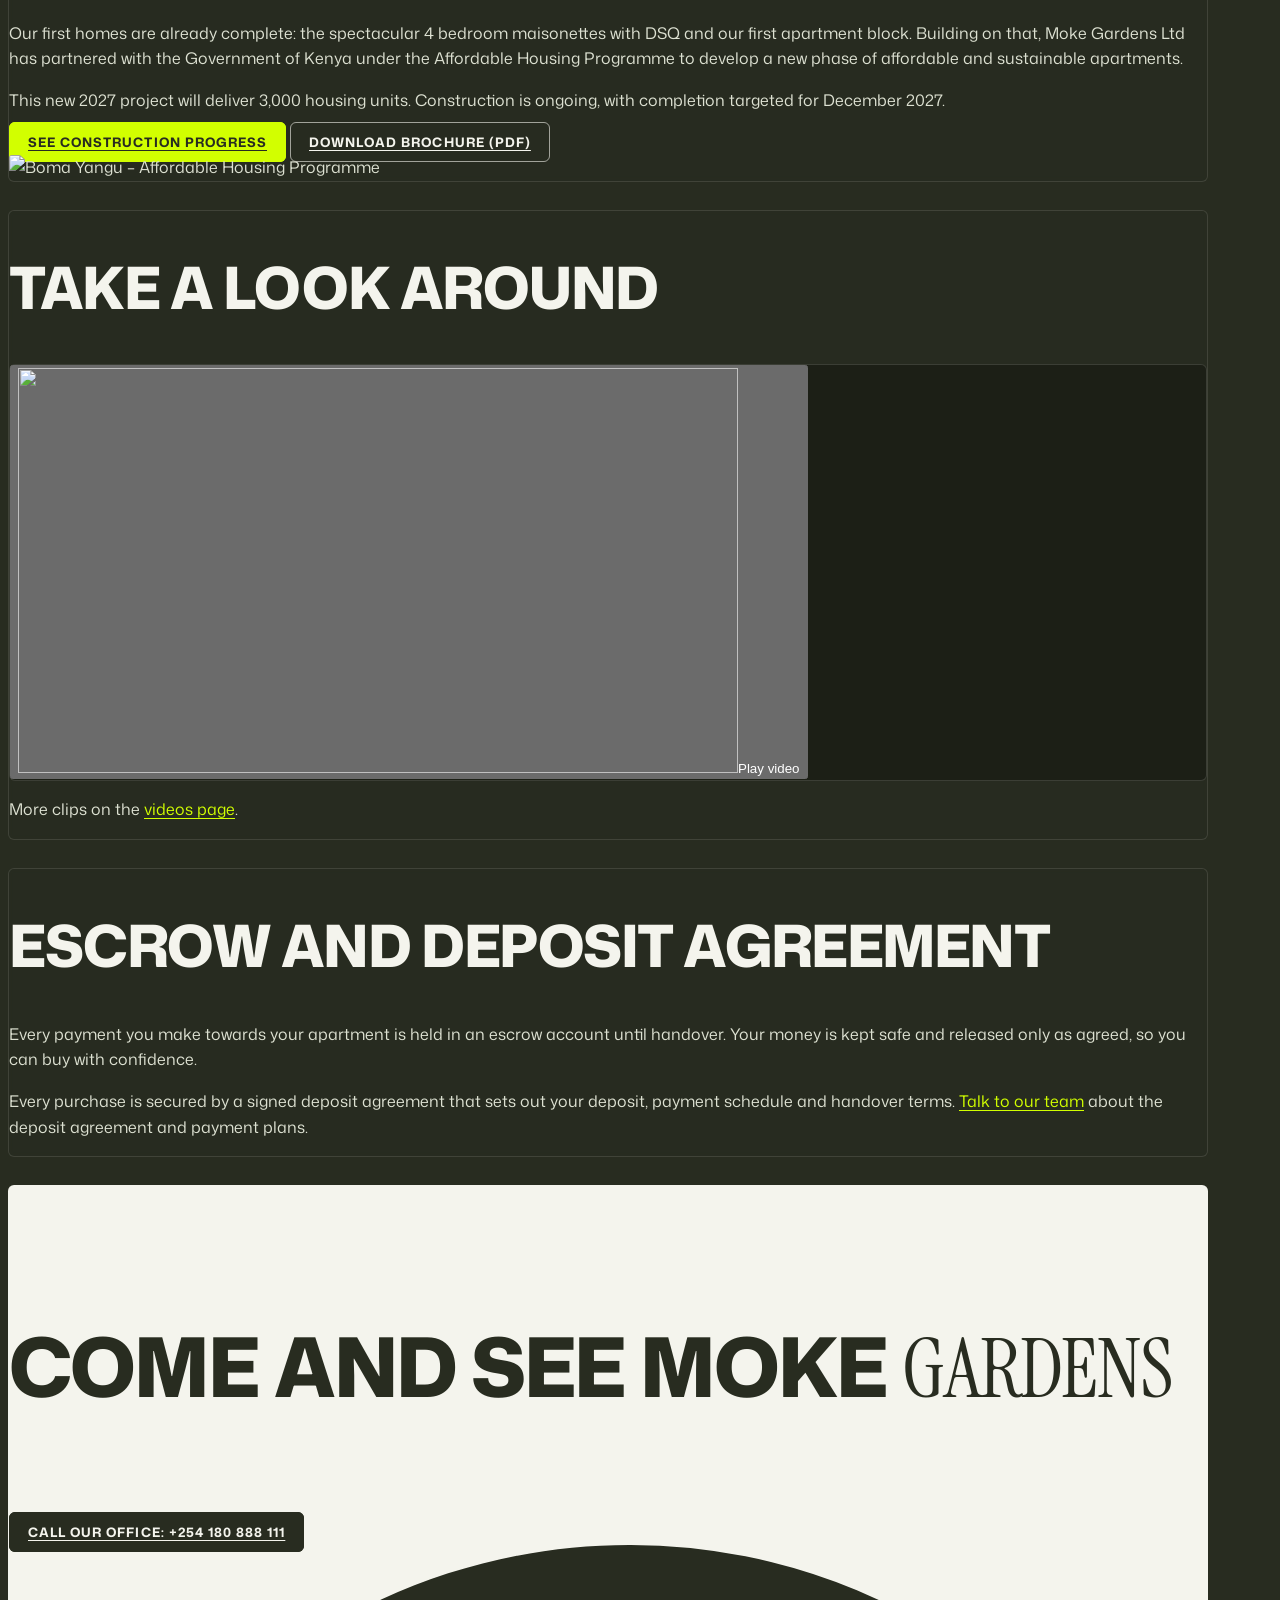
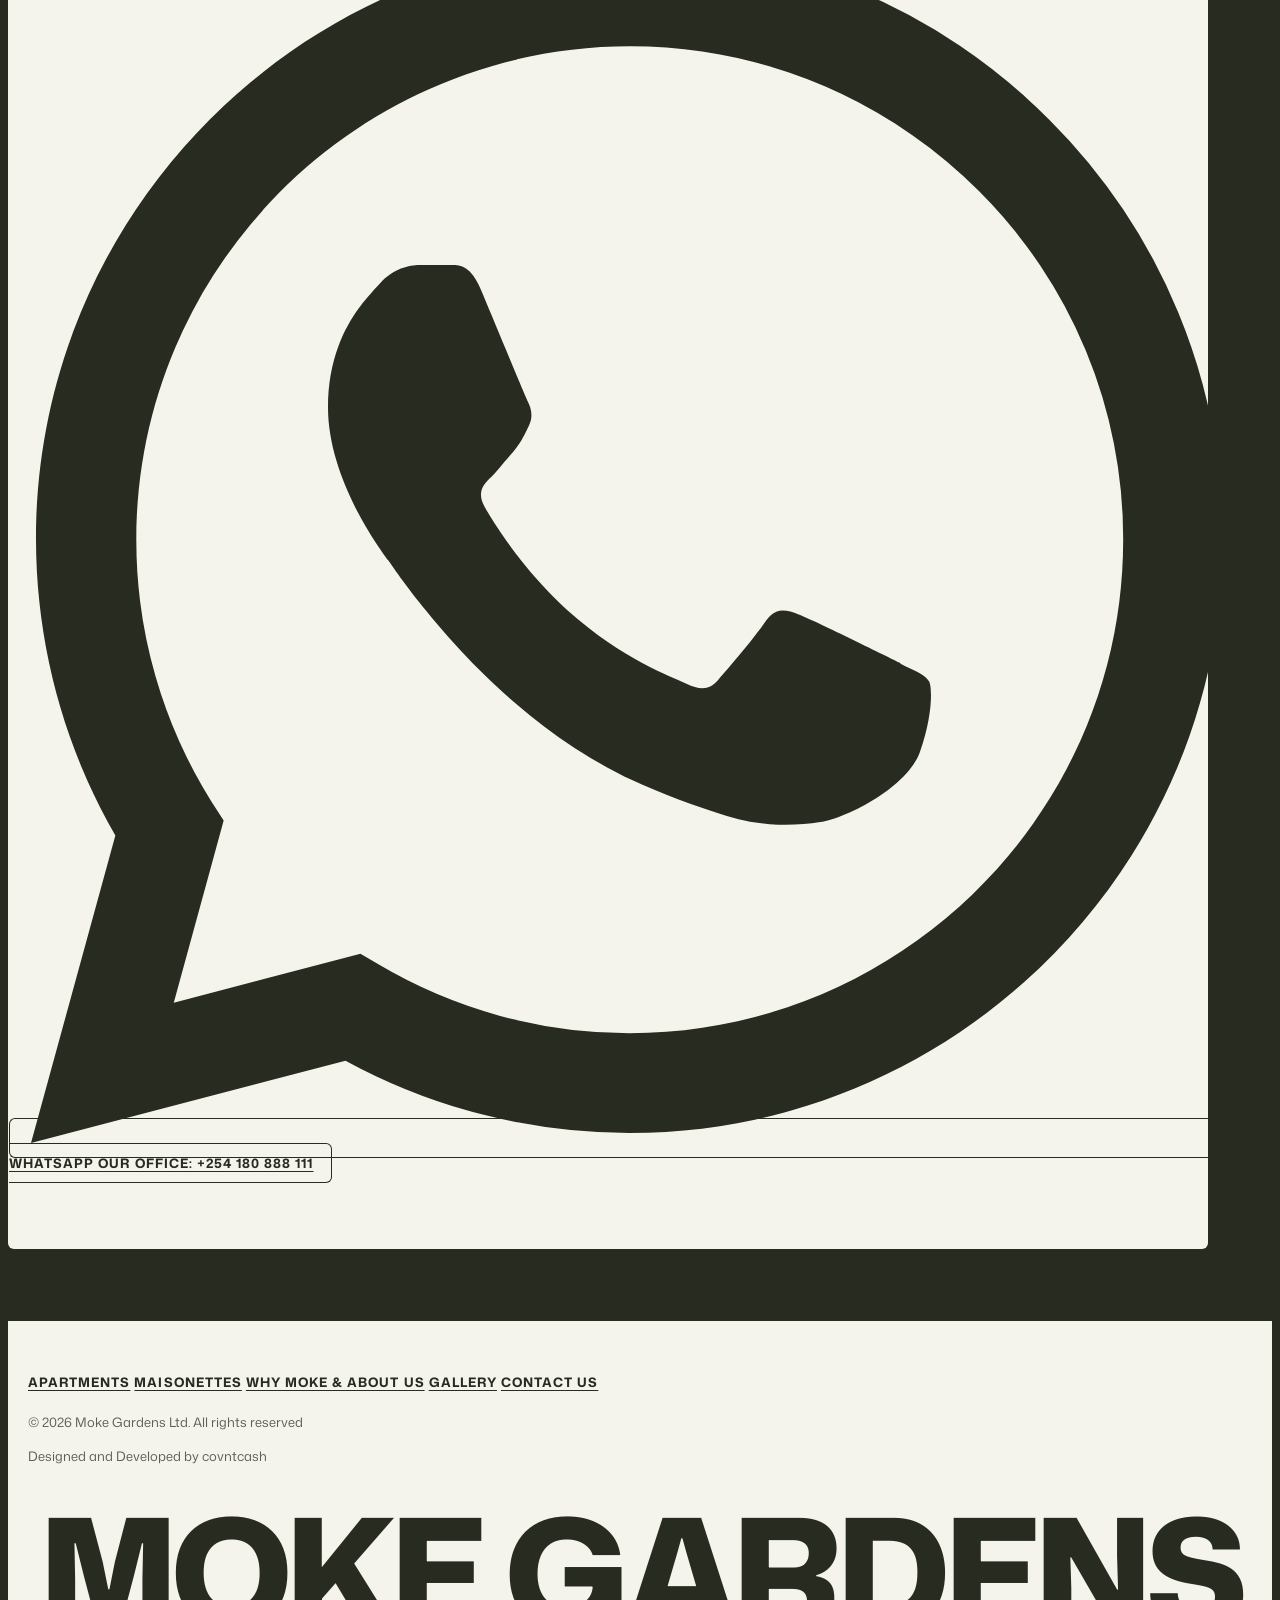
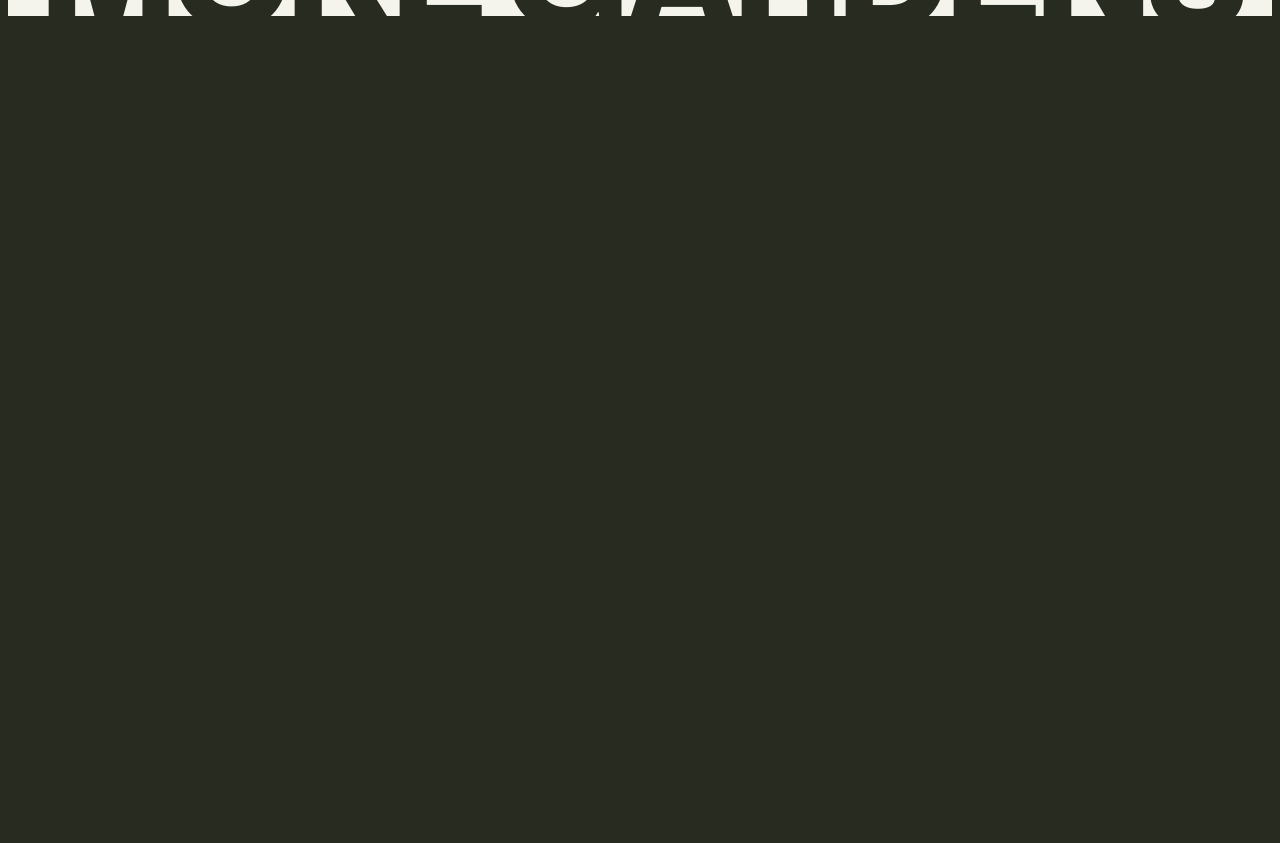
==== commit ad979679: "Point site links at the renamed MASTER-SITE repository Co-Authored-By: Claude Opus 5.5 <noreply@anth" ====
--- a/index.html
+++ b/index.html
@@ -8,7 +8,7 @@
     <link rel="icon" type="image/png" href="images/favicon.png">
     <link rel="apple-touch-icon" href="images/apple-touch-icon.png">
     <meta name="description" content="Moke Gardens is a gated community at the foot of the Lukenya Hills, 35 km from Nairobi CBD, offering 4 bedroom maisonettes and affordable studio to 3 bedroom apartments.">
-    <link rel="canonical" href="https://shalbet2018-png.github.io/master-site/">
+    <link rel="canonical" href="https://shalbet2018-png.github.io/MASTER-SITE/">
     <meta name="theme-color" content="#282C20">
 
     <meta property="og:type" content="website">
@@ -16,8 +16,8 @@
     <meta property="og:locale" content="en_GB">
     <meta property="og:title" content="Moke Gardens | Experience Living">
     <meta property="og:description" content="A gated community at the foot of the Lukenya Hills, 35 km from Nairobi CBD. Maisonettes and affordable apartments from Kshs 2,040,000.">
-    <meta property="og:url" content="https://shalbet2018-png.github.io/master-site/">
-    <meta property="og:image" content="https://shalbet2018-png.github.io/master-site/images/photos/2022-02-estate1.webp">
+    <meta property="og:url" content="https://shalbet2018-png.github.io/MASTER-SITE/">
+    <meta property="og:image" content="https://shalbet2018-png.github.io/MASTER-SITE/images/photos/2022-02-estate1.webp">
     <meta name="twitter:card" content="summary_large_image">
 
     <link rel="stylesheet" href="property-pages.css?v=20261106c">
@@ -28,9 +28,9 @@
         "@context": "https://schema.org",
         "@type": "RealEstateAgent",
         "name": "Moke Gardens",
-        "url": "https://shalbet2018-png.github.io/master-site/",
-        "logo": "https://shalbet2018-png.github.io/master-site/images/moke-logo.png",
-        "image": "https://shalbet2018-png.github.io/master-site/images/photos/2022-02-estate1.webp",
+        "url": "https://shalbet2018-png.github.io/MASTER-SITE/",
+        "logo": "https://shalbet2018-png.github.io/MASTER-SITE/images/moke-logo.png",
+        "image": "https://shalbet2018-png.github.io/MASTER-SITE/images/photos/2022-02-estate1.webp",
         "description": "Gated community at the foot of the Lukenya Hills offering 4 bedroom maisonettes and affordable apartments.",
         "telephone": "+254180888111",
         "address": {
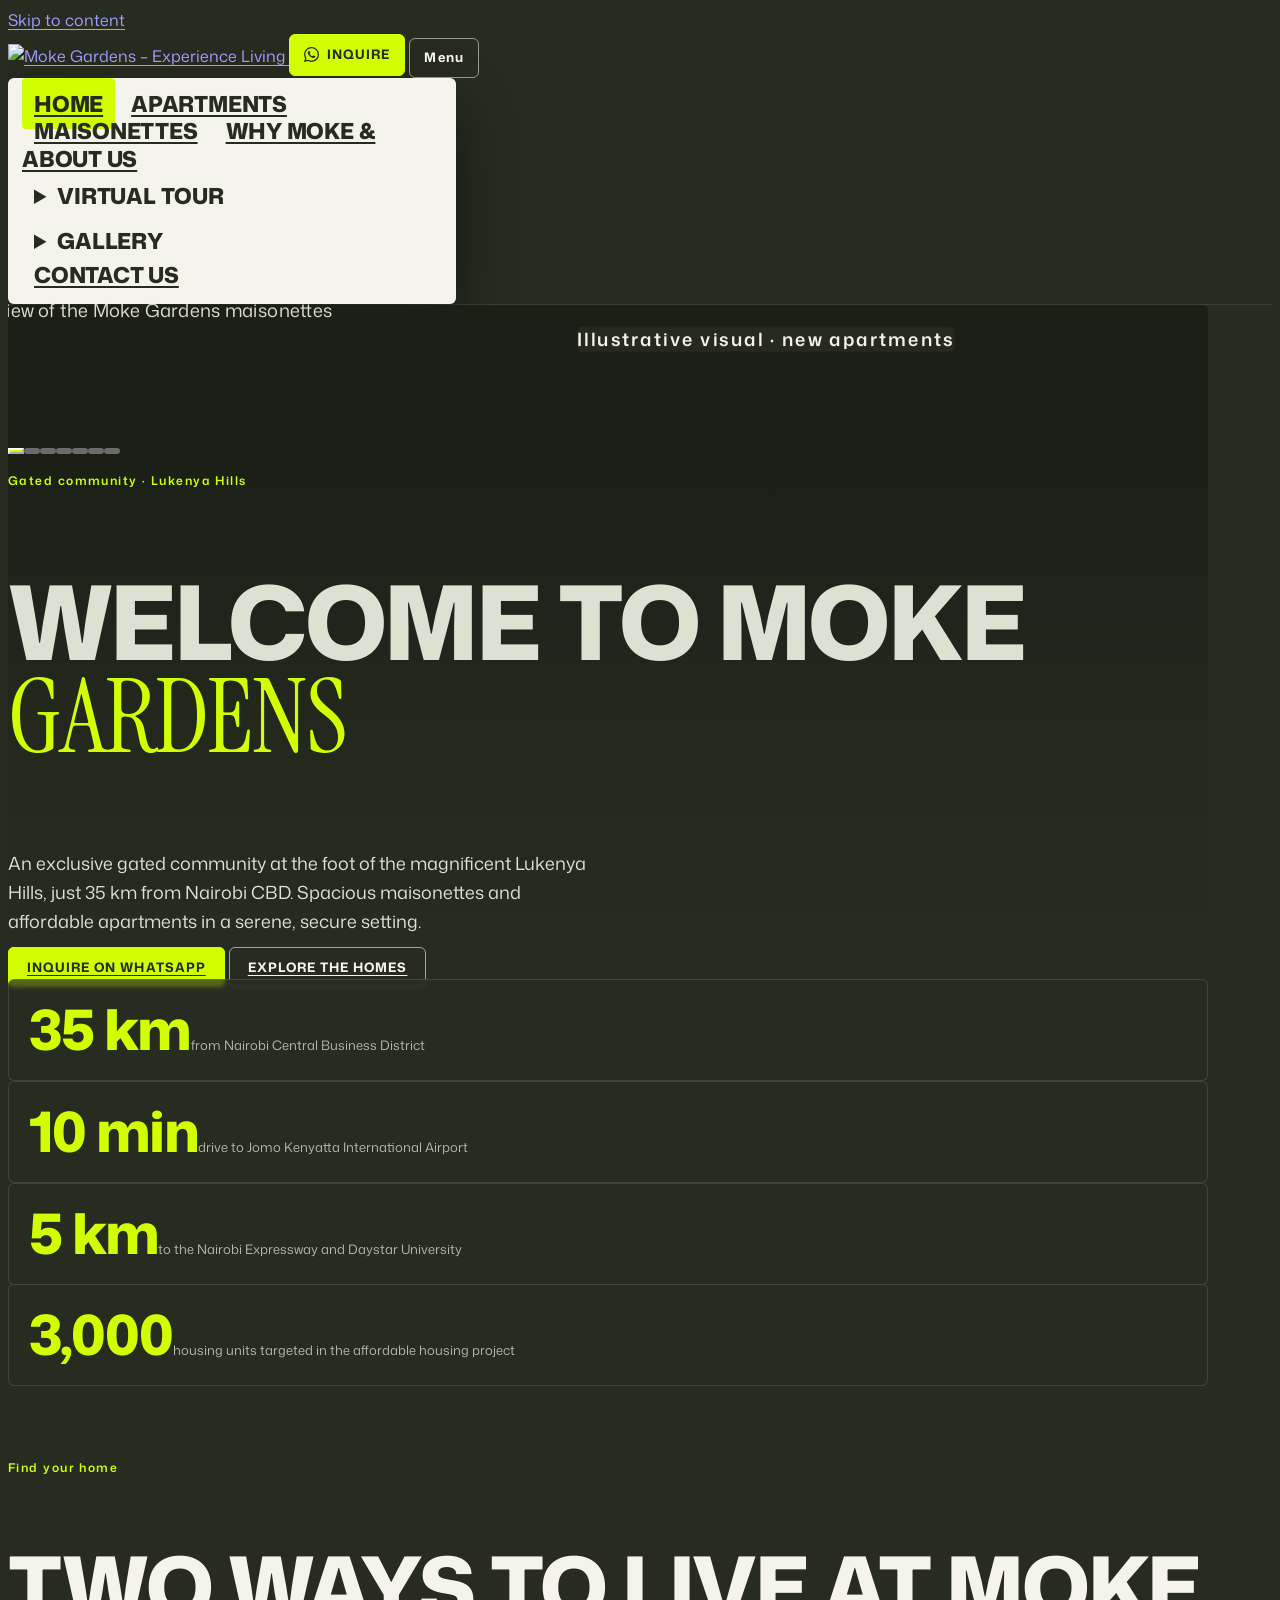
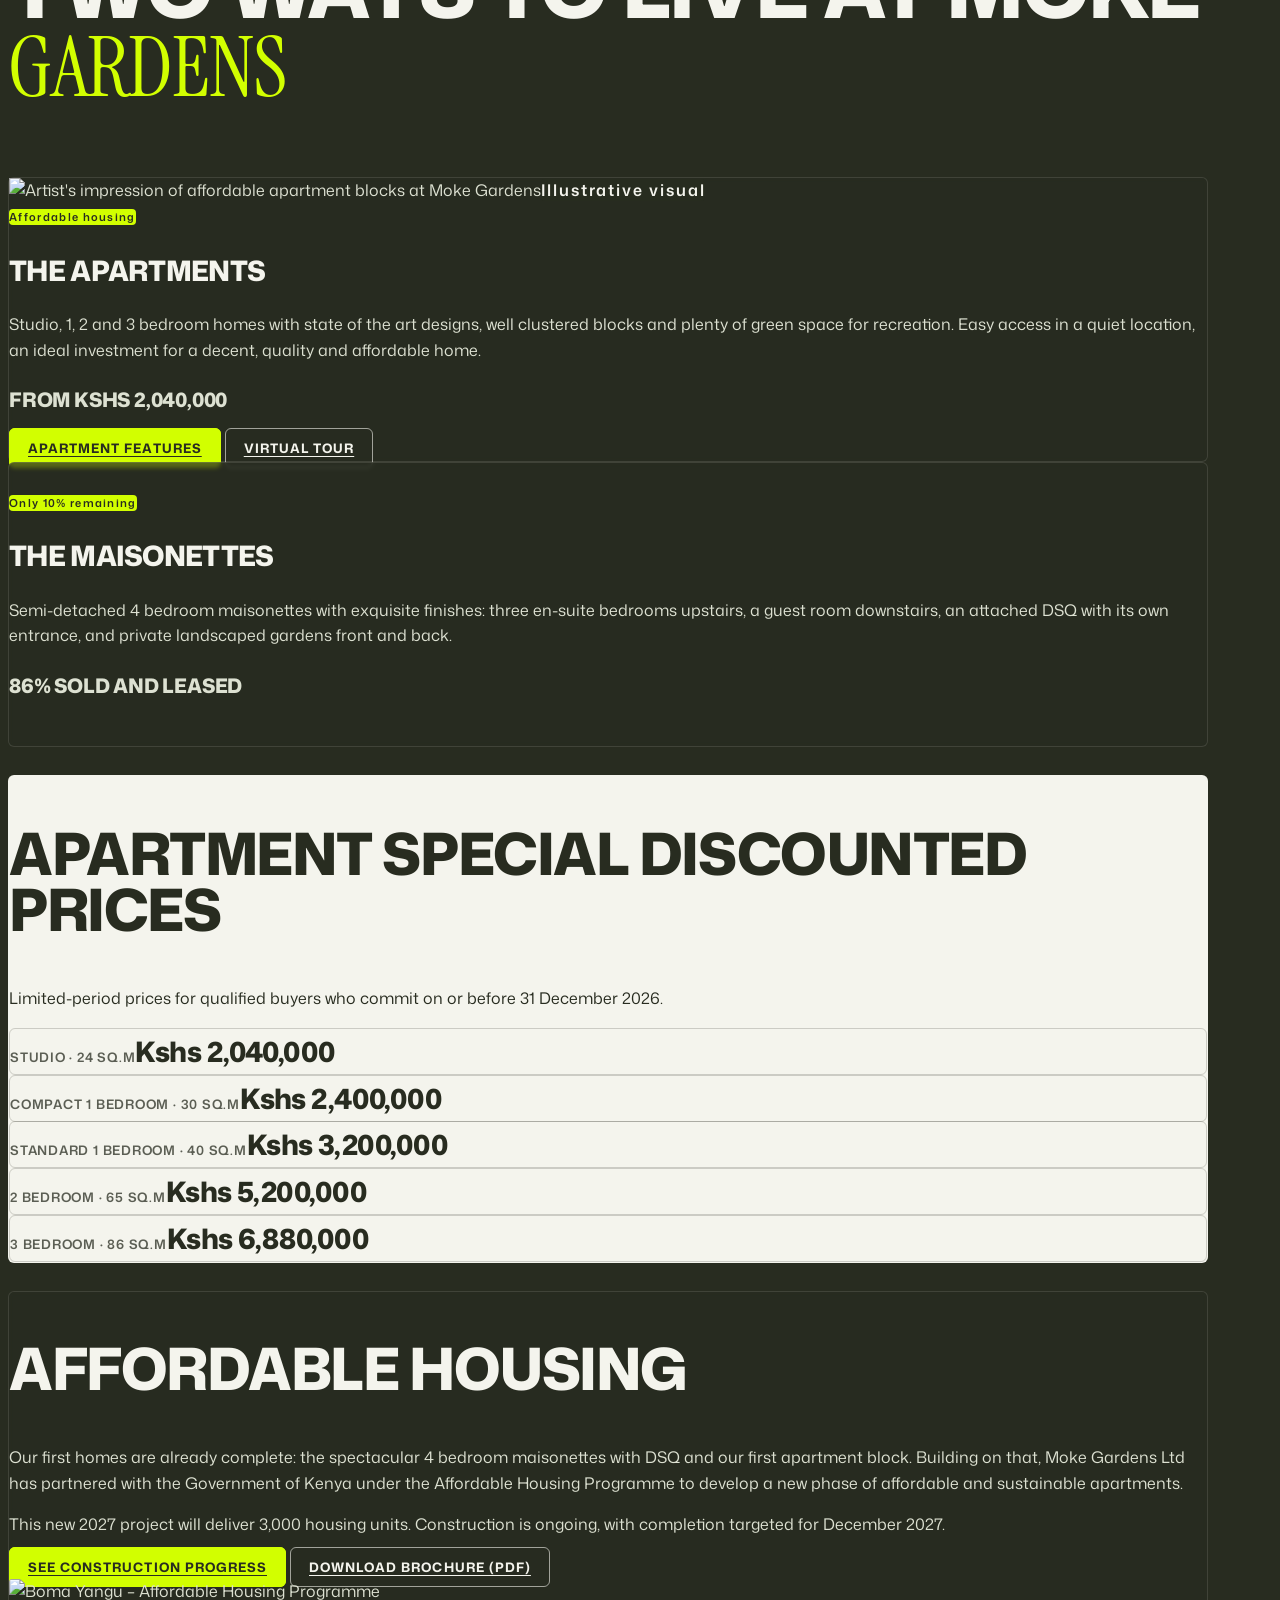
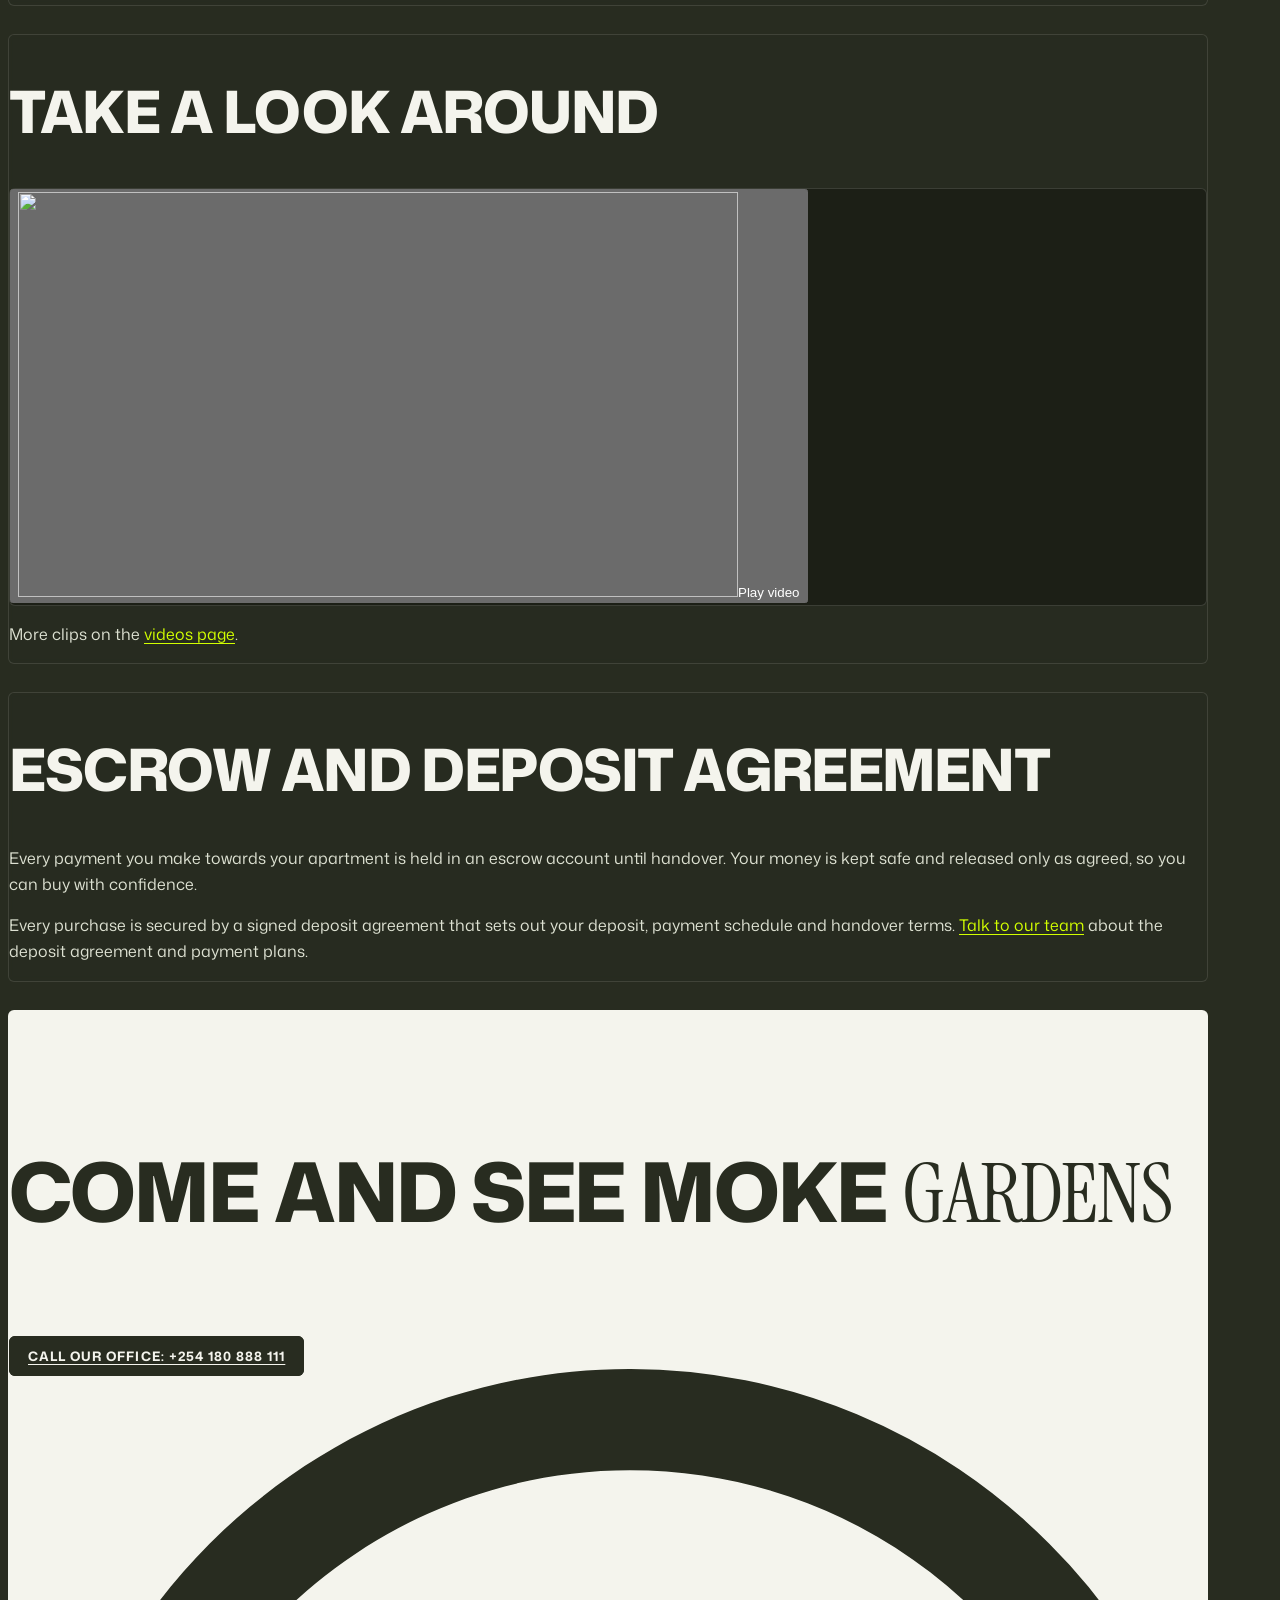
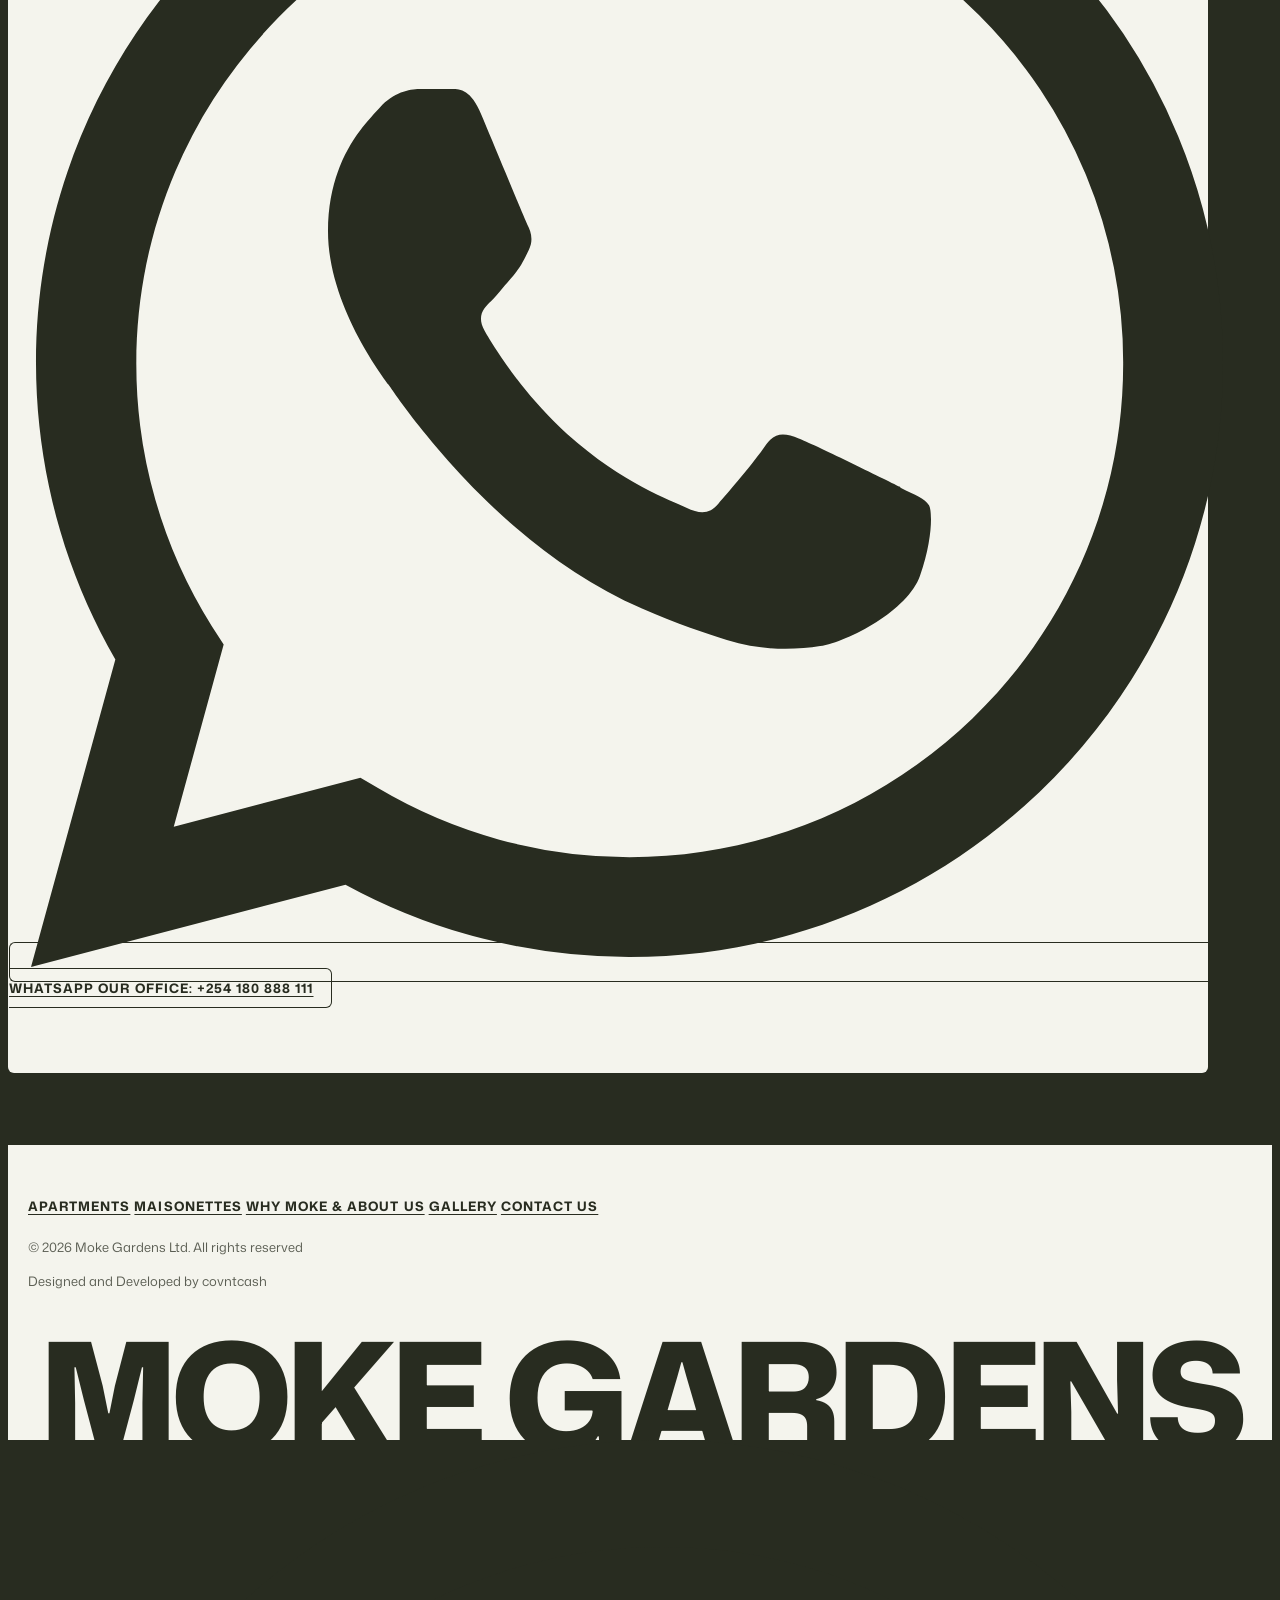
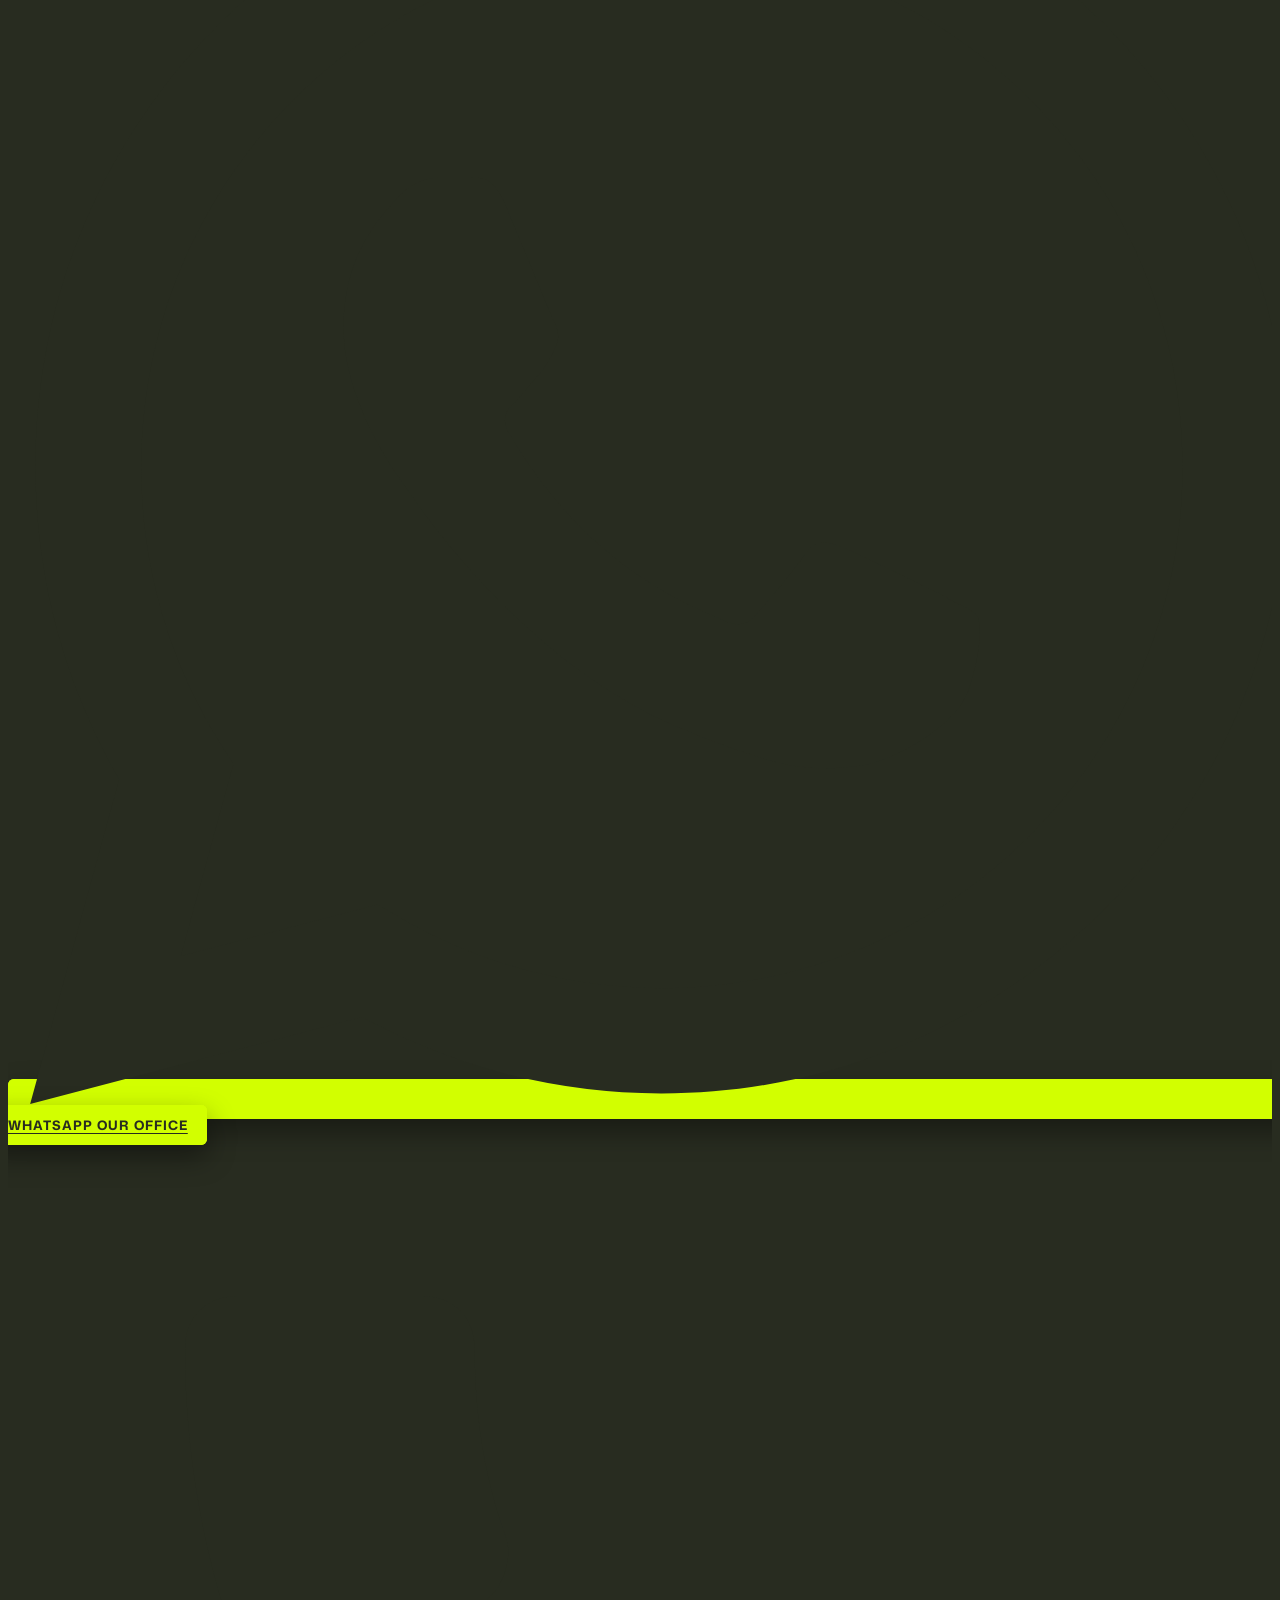
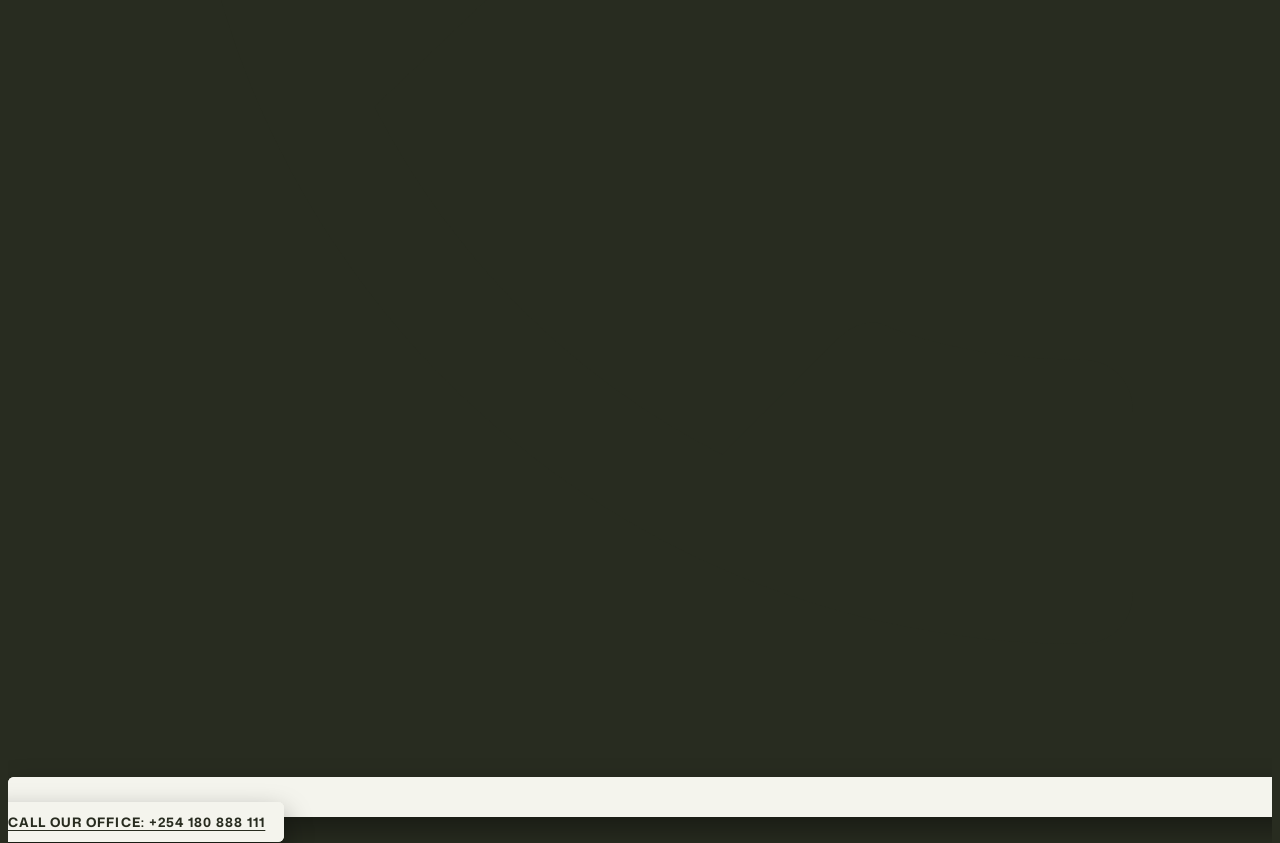
==== commit 3767df44: "Keep prices inside their boxes on wide screens and while sliding in - Price text sizes to its box (c" ====
--- a/index.html
+++ b/index.html
@@ -44,7 +44,7 @@
     <link rel="preconnect" href="https://fonts.googleapis.com">
     <link rel="preconnect" href="https://fonts.gstatic.com" crossorigin>
     <link rel="stylesheet" href="https://fonts.googleapis.com/css2?family=Instrument+Serif&amp;family=Mona+Sans:wght@400..900&amp;display=swap">
-    <link rel="stylesheet" href="theme-volt.css?v=20261123b">
+    <link rel="stylesheet" href="theme-volt.css?v=20261123d">
 </head>
 <body class="page-home">
     <a class="skip-link" href="#main">Skip to content</a>
--- a/theme-volt.css
+++ b/theme-volt.css
@@ -625,9 +625,14 @@
     letter-spacing: 0.06em;
     text-transform: uppercase;
 }
+.price-item {
+    container-type: inline-size;
+    min-width: 0;
+}
 .pricing .price-item strong {
     color: var(--olive);
-    font-size: clamp(21px, 2.2vw, 28px);
+    /* "Kshs 6,880,000" is about 7.3x its font size wide; 13cqi keeps it inside the box */
+    font-size: min(clamp(21px, 2.2vw, 28px), 13cqi);
     font-weight: 800;
     letter-spacing: -0.02em;
     white-space: nowrap;
@@ -862,6 +867,8 @@
 .slides-ready .slide-piece[data-from="up"]    { --slide-y: -40px; }
 .slides-ready .slide-piece[data-from="down"]  { --slide-y: 40px; }
 .slides-ready .slide-in.is-in { opacity: 1; translate: 0 0; }
+/* Pieces slide in inside their frame, never across its edge */
+.slides-ready .slide-in:not(.slide-piece) { overflow: clip; }
 @media (max-width: 700px) {
     .slides-ready .slide-in[data-from="left"]  { --slide-x: -48px; }
     .slides-ready .slide-in[data-from="right"] { --slide-x: 48px; }
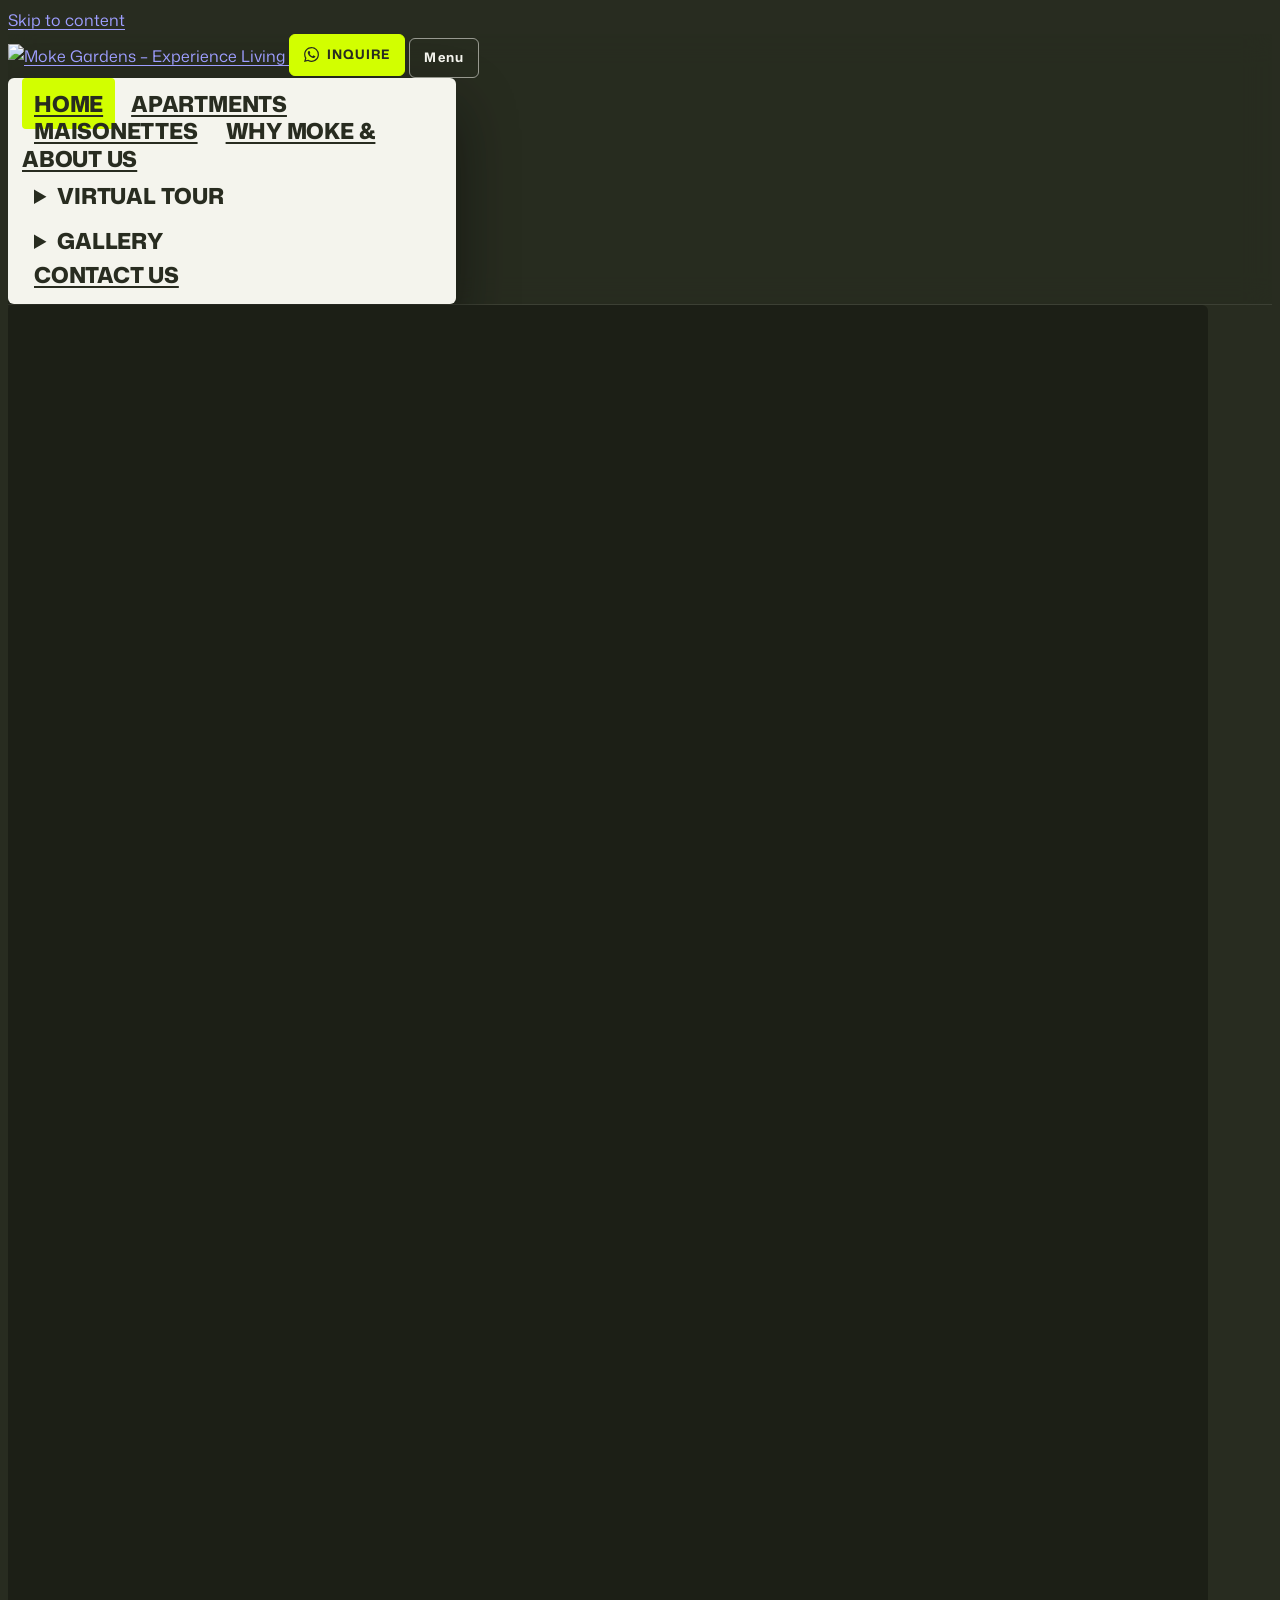
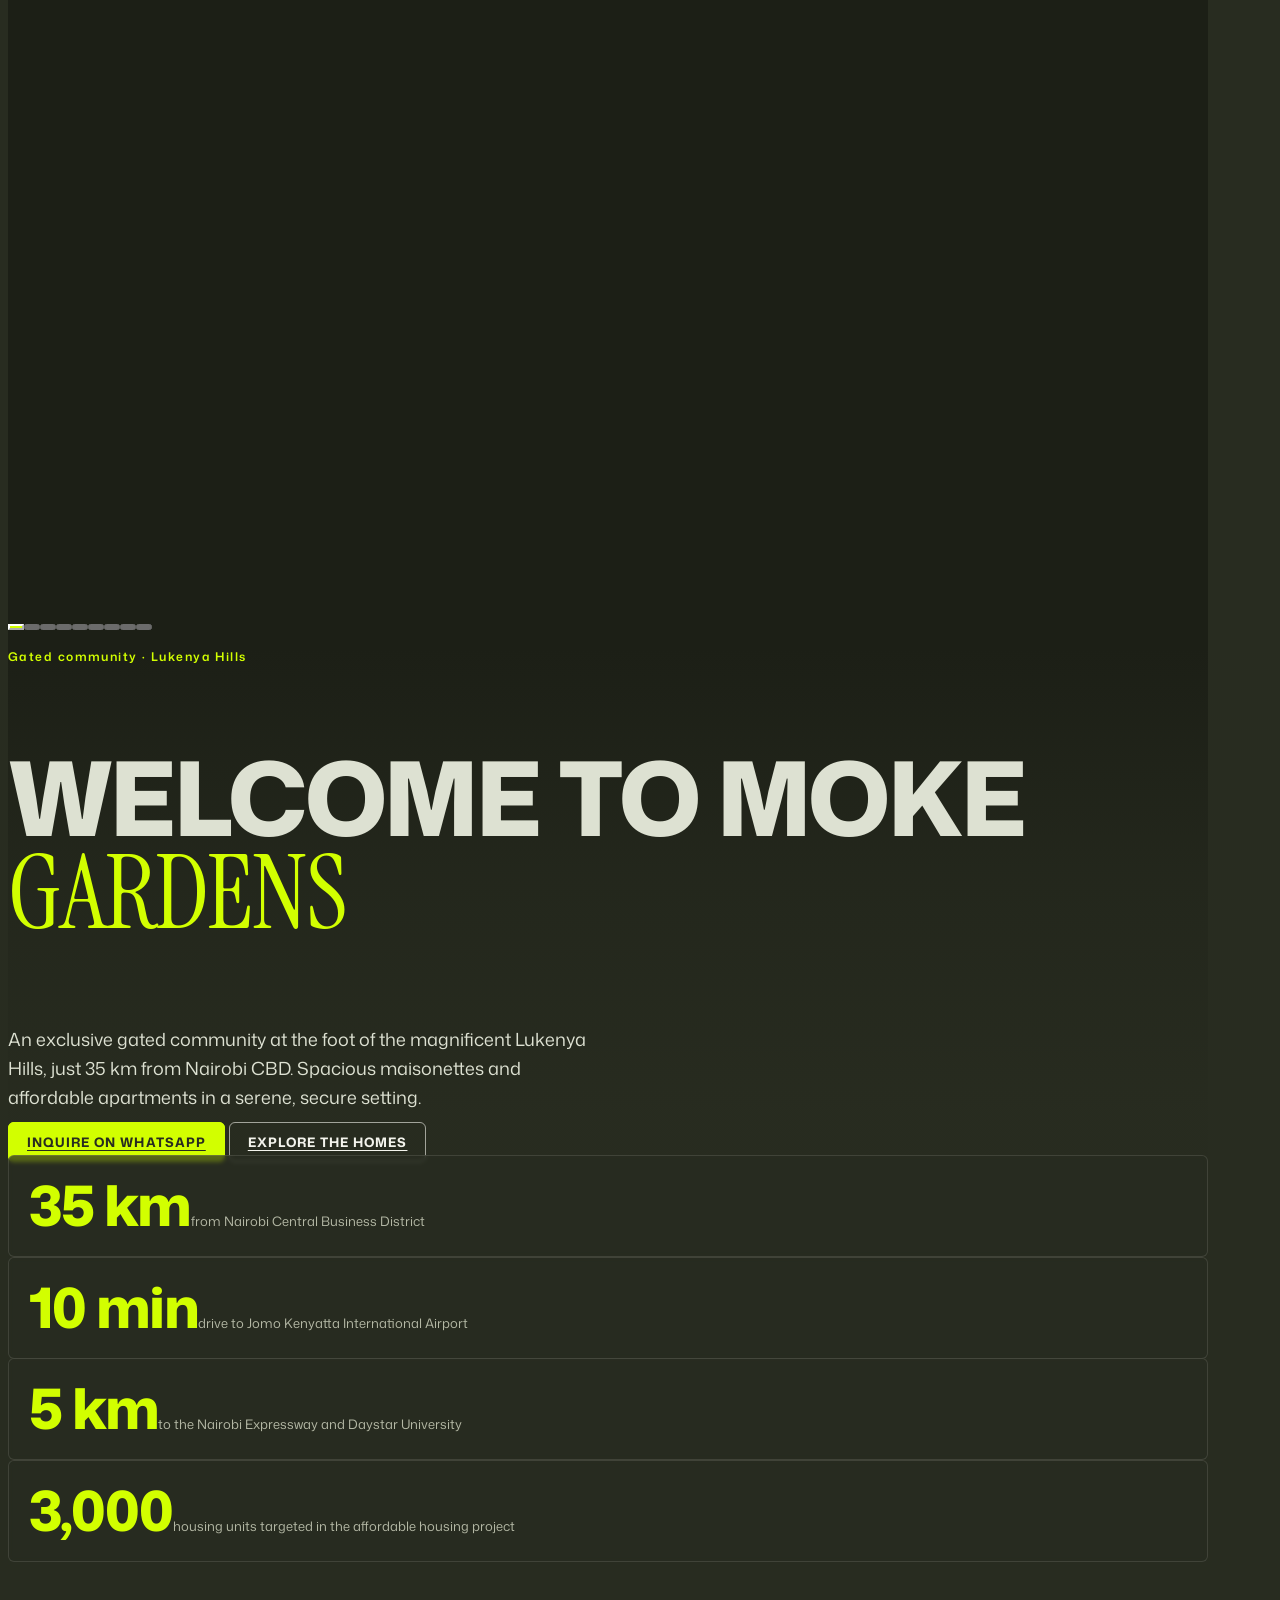
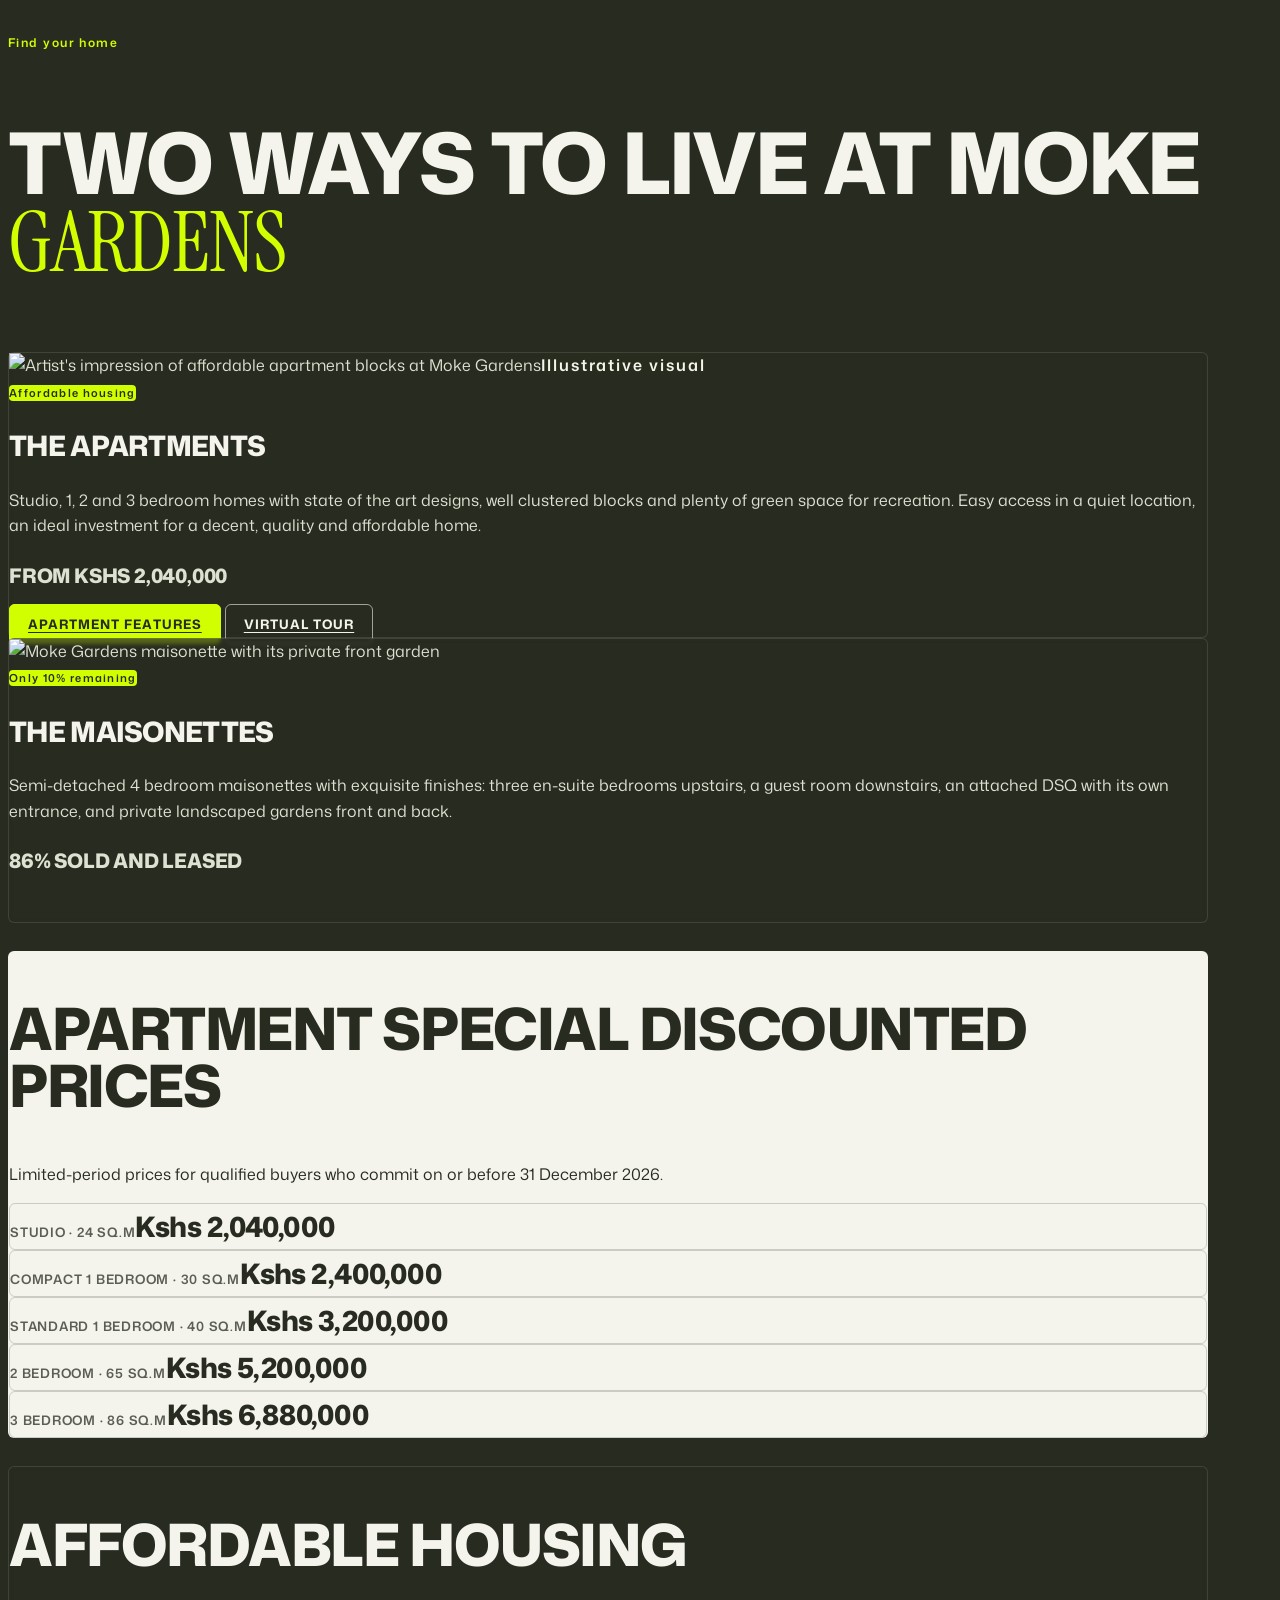
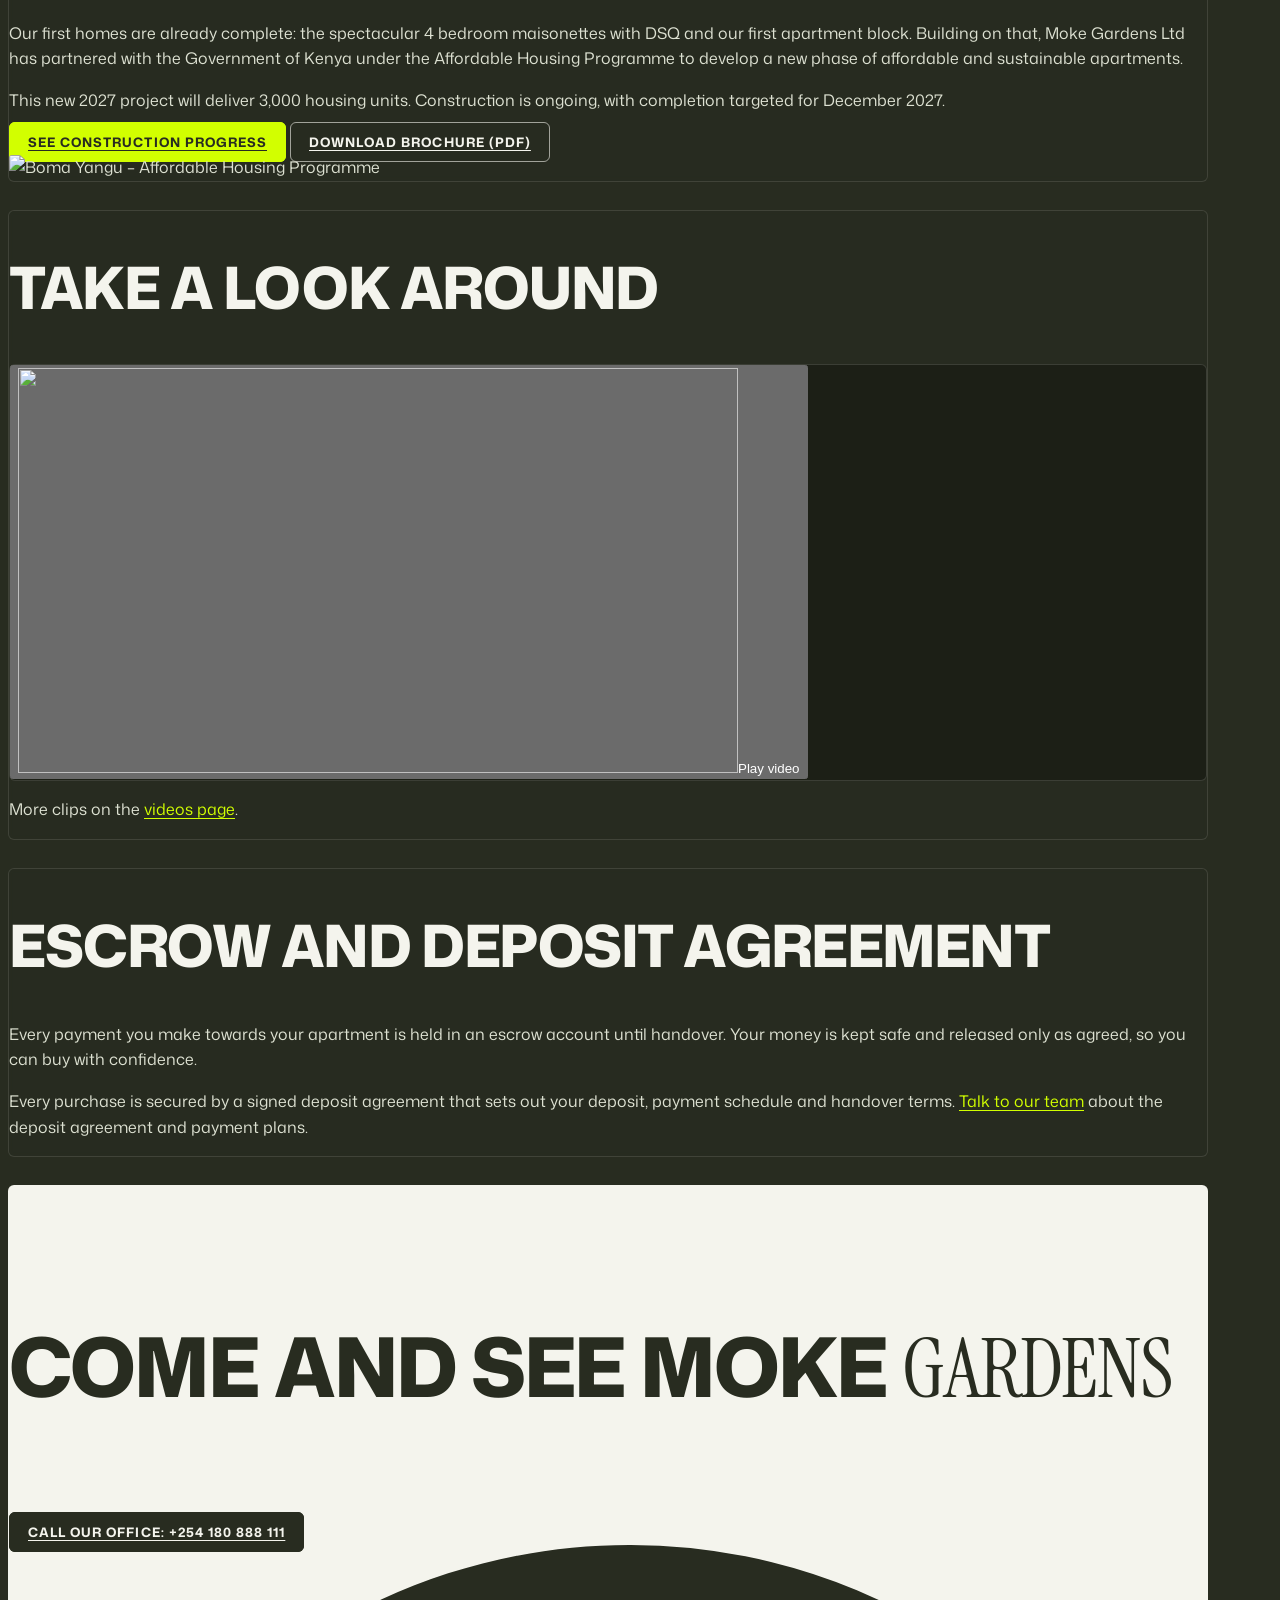
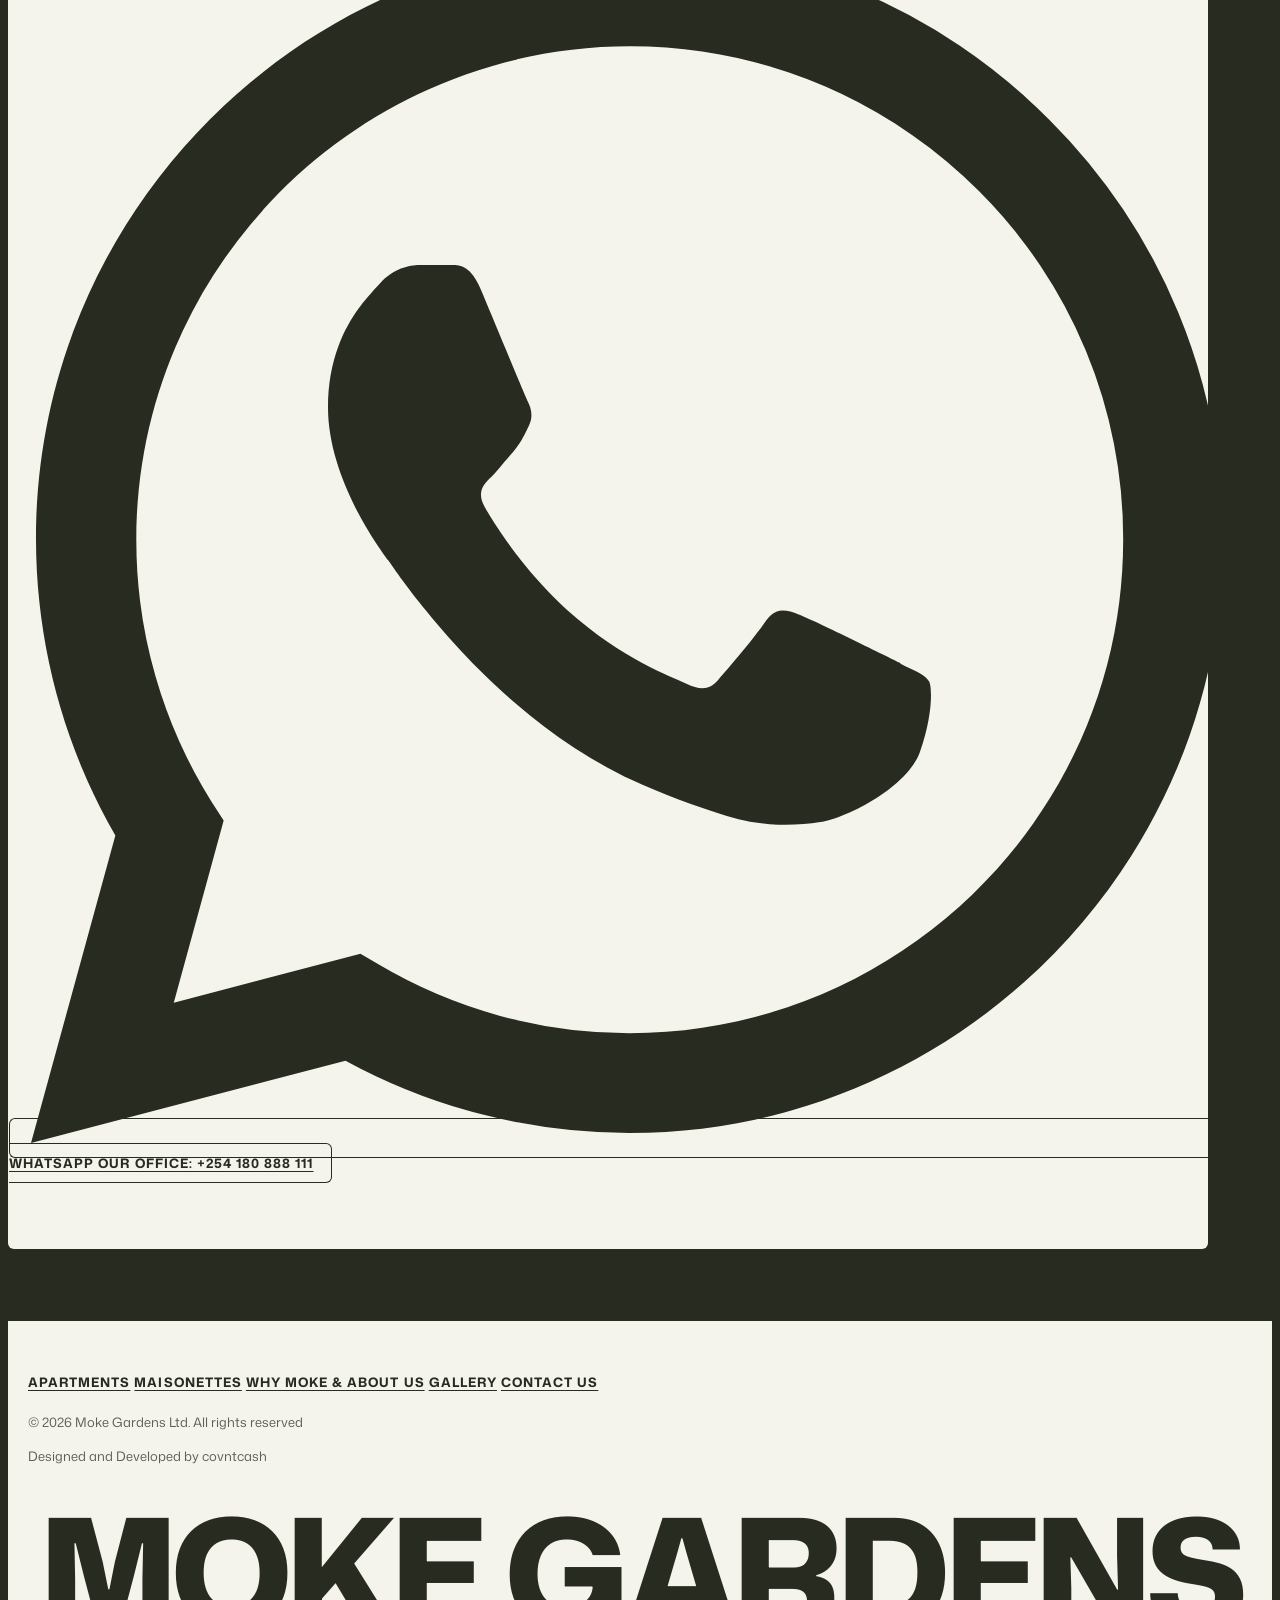
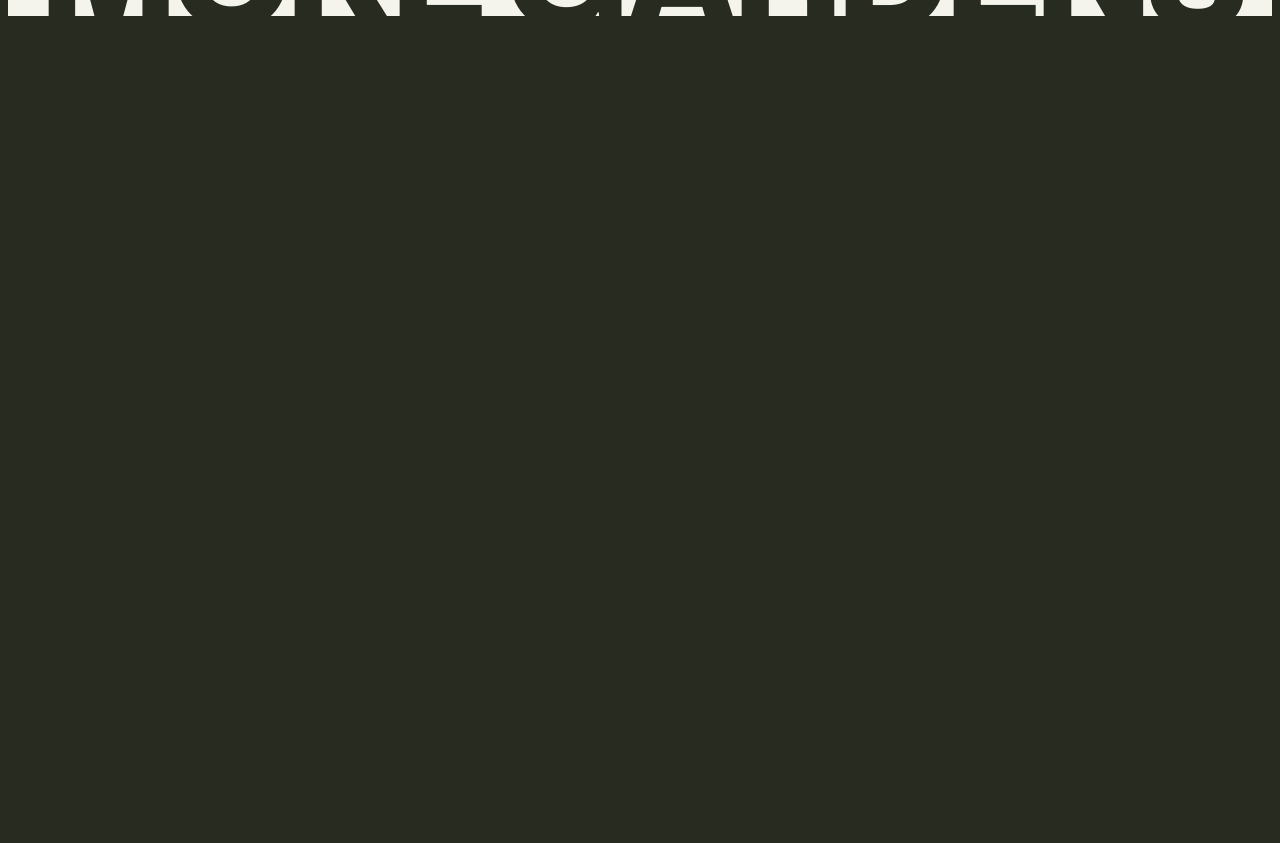
==== commit ebde73b2: "Turn the Apartments and Maisonettes top images into 3D slideshows - Apartments: 7 pictures, Maisonet" ====
--- a/index.html
+++ b/index.html
@@ -44,7 +44,7 @@
     <link rel="preconnect" href="https://fonts.googleapis.com">
     <link rel="preconnect" href="https://fonts.gstatic.com" crossorigin>
     <link rel="stylesheet" href="https://fonts.googleapis.com/css2?family=Instrument+Serif&amp;family=Mona+Sans:wght@400..900&amp;display=swap">
-    <link rel="stylesheet" href="theme-volt.css?v=20261123d">
+    <link rel="stylesheet" href="theme-volt.css?v=20261123f">
 </head>
 <body class="page-home">
     <a class="skip-link" href="#main">Skip to content</a>
@@ -84,12 +84,11 @@
         <main class="page-content" id="main">
 
             <!-- Hero -->
-            <section class="hero hero--home" aria-labelledby="page-title">
+            <section class="hero hero--home hero--show" aria-labelledby="page-title">
                 <div class="hero-slides" data-hero-slideshow>
                     <img class="hero-image hero-slide is-active" src="images/photos/2022-02-estate1.webp" srcset="images/photos/thumbs/2022-02-estate1.webp 720w, images/photos/md/2022-02-estate1.webp 1200w, images/photos/2022-02-estate1.webp 1599w" sizes="(max-width: 1150px) 100vw, 1120px" width="1599" height="899" alt="Aerial view of the Moke Gardens maisonettes" fetchpriority="high">
                     <img class="hero-image hero-slide" data-illustrative data-srcset="images/renders/thumbs/courtyard.webp?v=20261104e 600w, images/renders/md/courtyard.webp?v=20261104e 1000w, images/renders/courtyard.webp?v=20261104e 1468w" sizes="(max-width: 1150px) 100vw, 1120px" width="1468" height="887" alt="Illustrative visual: the vision for the new affordable apartment blocks at Moke Gardens" decoding="async">
                     <img class="hero-image hero-slide" data-srcset="images/photos/thumbs/2026-11-aerial-1.webp 720w, images/photos/md/2026-11-aerial-1.webp 1200w, images/photos/2026-11-aerial-1.webp 1600w" sizes="(max-width: 1150px) 100vw, 1120px" width="1600" height="899" alt="Aerial view of tree-lined maisonettes with red tiled roofs at Moke Gardens" decoding="async">
-                    <span class="render-label hero-render-label">Illustrative visual &middot; new apartments</span>
                     <img class="hero-image hero-slide" data-srcset="images/photos/thumbs/2024-02-dji-0182-v.webp 720w, images/photos/md/2024-02-dji-0182-v.webp 1200w, images/photos/2024-02-dji-0182-v.webp 1920w" sizes="(max-width: 1150px) 100vw, 1120px" width="1920" height="1080" alt="Drone view over the Moke Gardens estate and gardens" decoding="async">
                     <img class="hero-image hero-slide" data-srcset="images/photos/thumbs/2022-02-house-18.webp 720w, images/photos/md/2022-02-house-18.webp 1200w, images/photos/2022-02-house-18.webp 1920w" sizes="(max-width: 1150px) 100vw, 1120px" width="1920" height="1277" alt="Bright Moke Gardens maisonette with landscaped garden" decoding="async">
                     <img class="hero-image hero-slide" data-srcset="images/photos/thumbs/2026-06-apartments-home.webp 720w, images/photos/md/2026-06-apartments-home.webp 1200w, images/photos/2026-06-apartments-home.webp 1920w" sizes="(max-width: 1150px) 100vw, 1120px" width="1920" height="1080" alt="Completed Moke Gardens apartment block with rooftop solar" decoding="async">
@@ -97,7 +96,8 @@
                     <img class="hero-image hero-slide" data-srcset="images/photos/thumbs/2022-02-moke234.webp 720w, images/photos/md/2022-02-moke234.webp 1200w, images/photos/2022-02-moke234.webp 1920w" sizes="(max-width: 1150px) 100vw, 1120px" width="1920" height="1280" alt="Paved, tree-lined street between the maisonettes" decoding="async">
                     <img class="hero-image hero-slide" data-srcset="images/photos/thumbs/2022-02-house-171.webp 720w, images/photos/md/2022-02-house-171.webp 1200w, images/photos/2022-02-house-171.webp 1920w" sizes="(max-width: 1150px) 100vw, 1120px" width="1920" height="1277" alt="Furnished lounge inside a Moke Gardens home" decoding="async">
                 </div>
-                <div class="hero-dots" role="group" aria-label="Choose slide"><button type="button" aria-label="Show picture 1 of 7" aria-current="true"></button><button type="button" aria-label="Show picture 2 of 7"></button><button type="button" aria-label="Show picture 3 of 7"></button><button type="button" aria-label="Show picture 4 of 7"></button><button type="button" aria-label="Show picture 5 of 7"></button><button type="button" aria-label="Show picture 6 of 7"></button><button type="button" aria-label="Show picture 7 of 7"></button></div>
+                <span class="render-label hero-render-label">Illustrative visual &middot; new apartments</span>
+                <div class="hero-dots" role="group" aria-label="Choose slide"><button type="button" aria-label="Show picture 1 of 9" aria-current="true"></button><button type="button" aria-label="Show picture 2 of 9"></button><button type="button" aria-label="Show picture 3 of 9"></button><button type="button" aria-label="Show picture 4 of 9"></button><button type="button" aria-label="Show picture 5 of 9"></button><button type="button" aria-label="Show picture 6 of 9"></button><button type="button" aria-label="Show picture 7 of 9"></button><button type="button" aria-label="Show picture 8 of 9"></button><button type="button" aria-label="Show picture 9 of 9"></button></div>
                 <div class="hero-copy">
                     <p>Gated community · Lukenya Hills</p>
                     <h1 id="page-title">Welcome to Moke <span class="serif">Gardens</span></h1>
@@ -228,6 +228,6 @@
         <a class="btn btn-whatsapp" href="https://wa.me/254180888111?text=Hello%20Moke%20Gardens%2C%20I%27d%20like%20to%20make%20an%20inquiry." target="_blank" rel="noopener"><svg viewBox="0 0 24 24" aria-hidden="true" focusable="false"><path fill="currentColor" d="M17.47 14.38c-.3-.15-1.76-.87-2.03-.97-.27-.1-.47-.15-.67.15-.2.3-.77.97-.94 1.16-.17.2-.35.22-.64.08-.3-.15-1.26-.47-2.39-1.48-.88-.79-1.48-1.76-1.65-2.06-.17-.3-.02-.46.13-.6.13-.14.3-.35.45-.52.15-.18.2-.3.3-.5.1-.2.05-.37-.03-.52-.07-.15-.67-1.61-.92-2.2-.24-.58-.49-.5-.67-.51h-.57c-.2 0-.52.07-.79.37-.27.3-1.04 1.02-1.04 2.48s1.07 2.88 1.21 3.07c.15.2 2.1 3.2 5.08 4.49.71.31 1.26.49 1.7.63.71.22 1.36.2 1.87.12.57-.09 1.76-.72 2-1.41.25-.7.25-1.29.18-1.41-.08-.13-.27-.2-.57-.35m-5.42 7.4h-.01a9.87 9.87 0 0 1-5.03-1.38l-.36-.21-3.74.98 1-3.65-.24-.37a9.86 9.86 0 0 1-1.51-5.26c0-5.45 4.44-9.88 9.89-9.88 2.64 0 5.12 1.03 6.99 2.9a9.82 9.82 0 0 1 2.89 6.99c0 5.45-4.44 9.88-9.89 9.88m8.41-18.3A11.82 11.82 0 0 0 12.05 0C5.5 0 .16 5.34.16 11.89c0 2.1.55 4.14 1.59 5.95L.06 24l6.3-1.65a11.88 11.88 0 0 0 5.68 1.45h.01c6.55 0 11.89-5.34 11.89-11.89a11.82 11.82 0 0 0-3.48-8.41Z"/></svg><span>WhatsApp our office</span></a>
         <a class="btn btn-gold call-fab" href="tel:+254180888111"><svg viewBox="0 0 24 24" aria-hidden="true" focusable="false"><path fill="currentColor" d="M6.6 10.8a15.1 15.1 0 0 0 6.6 6.6l2.2-2.2c.3-.3.7-.4 1-.2 1.1.4 2.3.6 3.6.6.6 0 1 .4 1 1V20c0 .6-.4 1-1 1A17 17 0 0 1 3 4c0-.6.4-1 1-1h3.5c.6 0 1 .4 1 1 0 1.3.2 2.5.6 3.6.1.3 0 .7-.2 1l-2.3 2.2Z"/></svg><span>Call our office: +254 180 888 111</span></a>
     </div>
-    <script src="site.js?v=20261123b" defer></script>
+    <script src="site.js?v=20261123e" defer></script>
 </body>
 </html>
--- a/theme-volt.css
+++ b/theme-volt.css
@@ -378,15 +378,15 @@
     background: var(--volt);
 }
 
-/* Home slideshow in 3D: the picture slowly sways and turns, tilts towards the mouse,
+/* Top-of-page slideshows in 3D (home, apartments, maisonettes): the picture slowly sways and turns, tilts towards the mouse,
    and each photo rolls up to the next like the faces of a turning cube.
    site.js sets --cube-d (half the slideshow height), --tilt-x / --tilt-y and the
    is-entering / is-leaving classes. */
-.hero--home {
+.hero--show {
     perspective: 1500px;
     perspective-origin: 50% 40%;
 }
-.hero--home .hero-slides {
+.hero--show .hero-slides {
     transform-style: preserve-3d;
     scale: 1.14;
     transform: rotateX(var(--tilt-x, 0deg)) rotateY(var(--tilt-y, 0deg));
@@ -398,22 +398,22 @@
     50%  { rotate: x 3deg; translate: 0 -1% 0; }
     100% { rotate: y 7deg; translate: 1.5% 0 0; }
 }
-.hero--home .hero-slide {
+.hero--show .hero-slide {
     opacity: 0;
     transform: none;
     transform-origin: 50% 50% calc(var(--cube-d, 320px) * -1);
     transition: none;
     backface-visibility: hidden;
 }
-.hero--home .hero-slide.is-active,
-.hero--home .hero-slide.is-leaving {
+.hero--show .hero-slide.is-active,
+.hero--show .hero-slide.is-leaving {
     opacity: 1;
 }
-.hero--home .hero-slide.is-leaving {
+.hero--show .hero-slide.is-leaving {
     z-index: 1;
     animation: hero-cube-out 1.5s cubic-bezier(0.7, 0, 0.3, 1) forwards;
 }
-.hero--home .hero-slide.is-entering {
+.hero--show .hero-slide.is-entering {
     z-index: 2;
     animation: hero-cube-in 1.5s cubic-bezier(0.7, 0, 0.3, 1) forwards;
 }
@@ -426,17 +426,38 @@
     to   { transform: rotateX(0deg); filter: brightness(1); }
 }
 @media (prefers-reduced-motion: reduce) {
-    .hero--home .hero-slides {
+    .hero--show .hero-slides {
         scale: 1;
         transform: none;
         animation: none;
     }
-    .hero--home .hero-slide.is-leaving,
-    .hero--home .hero-slide.is-entering {
+    .hero--show .hero-slide.is-leaving,
+    .hero--show .hero-slide.is-entering {
         animation: none;
     }
-    .hero--home .hero-slide.is-leaving {
+    .hero--show .hero-slide.is-leaving {
         opacity: 0;
+    }
+}
+/* "Illustrative visual" shows while an artist's impression is on screen */
+.hero > .hero-render-label {
+    position: absolute;
+    top: 16px;
+    left: 16px;
+    right: auto;
+    bottom: auto;
+    z-index: 2;
+    opacity: 0;
+    transition: opacity 0.8s ease;
+}
+.hero:has(.hero-slide.is-active[data-illustrative]) > .hero-render-label {
+    opacity: 1;
+}
+@media (max-width: 600px) {
+    .hero > .hero-render-label {
+        top: 52px;
+        left: auto;
+        right: 16px;
     }
 }
 
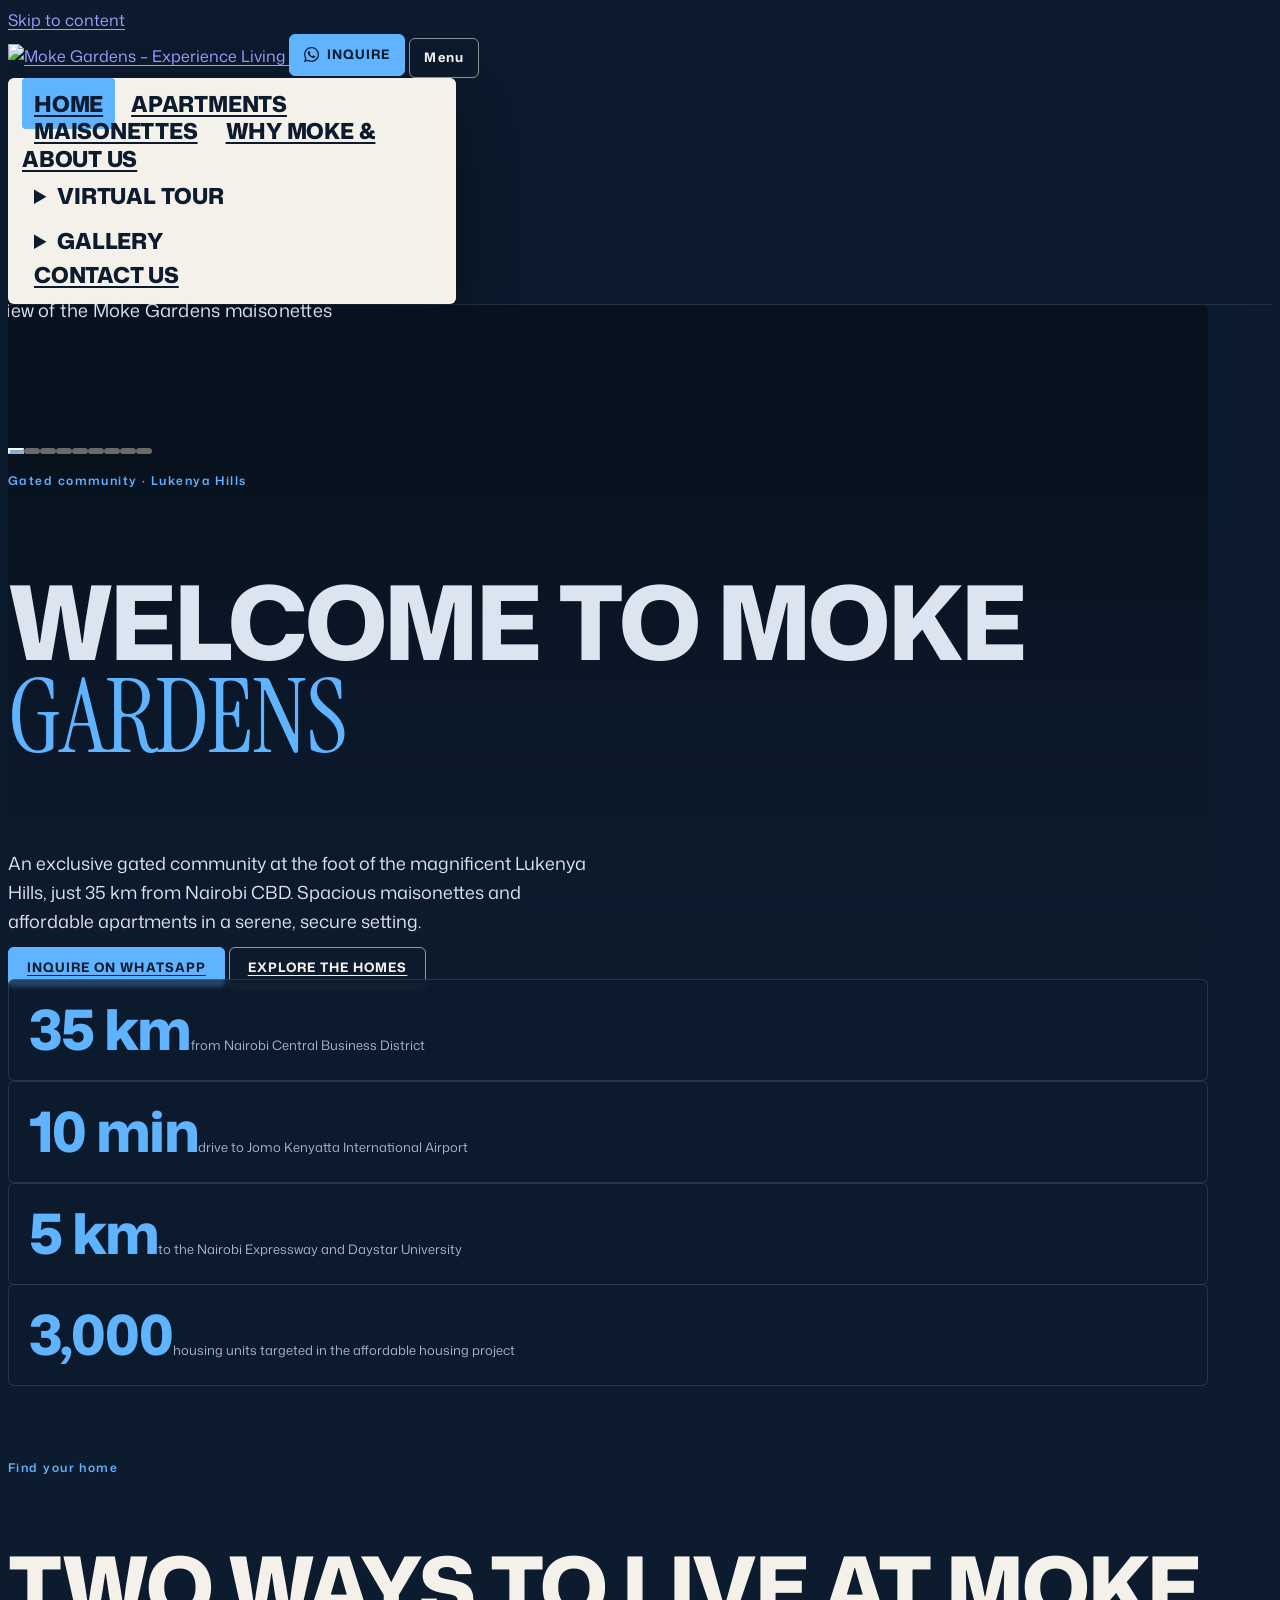
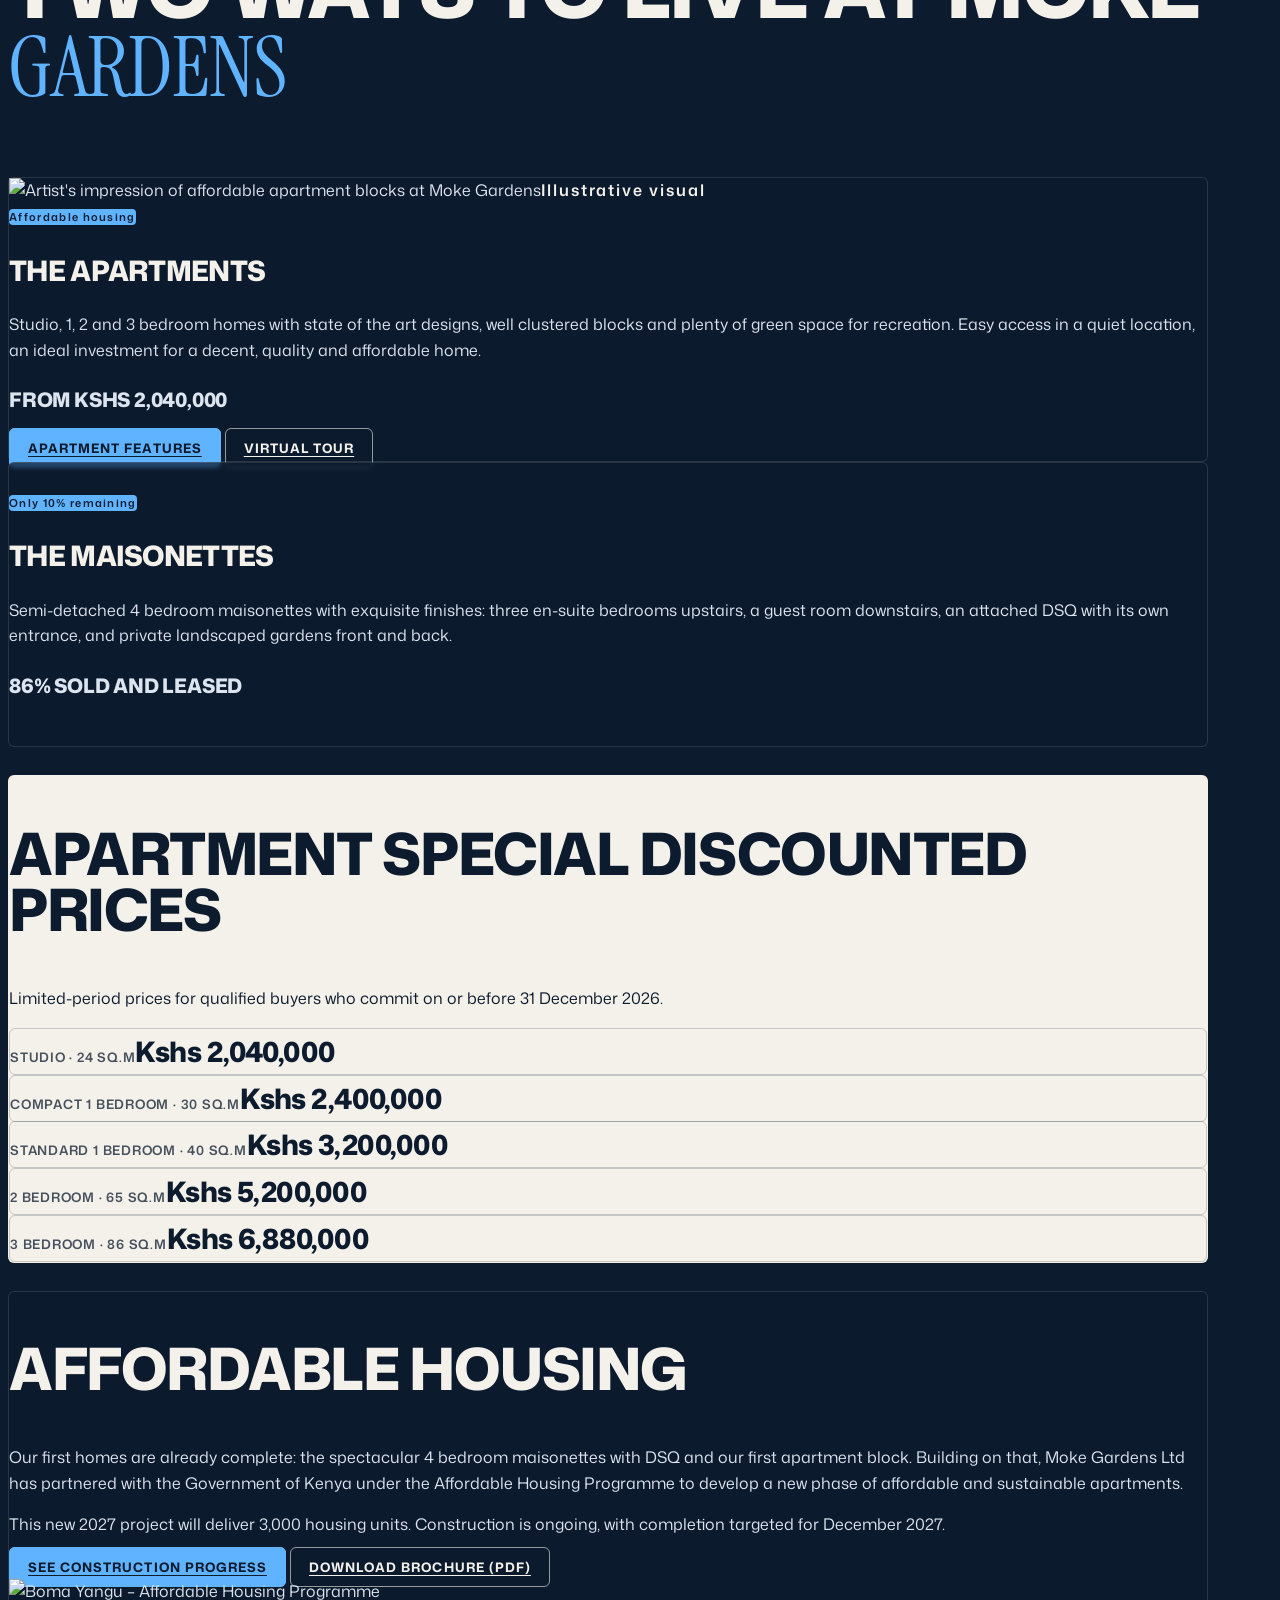
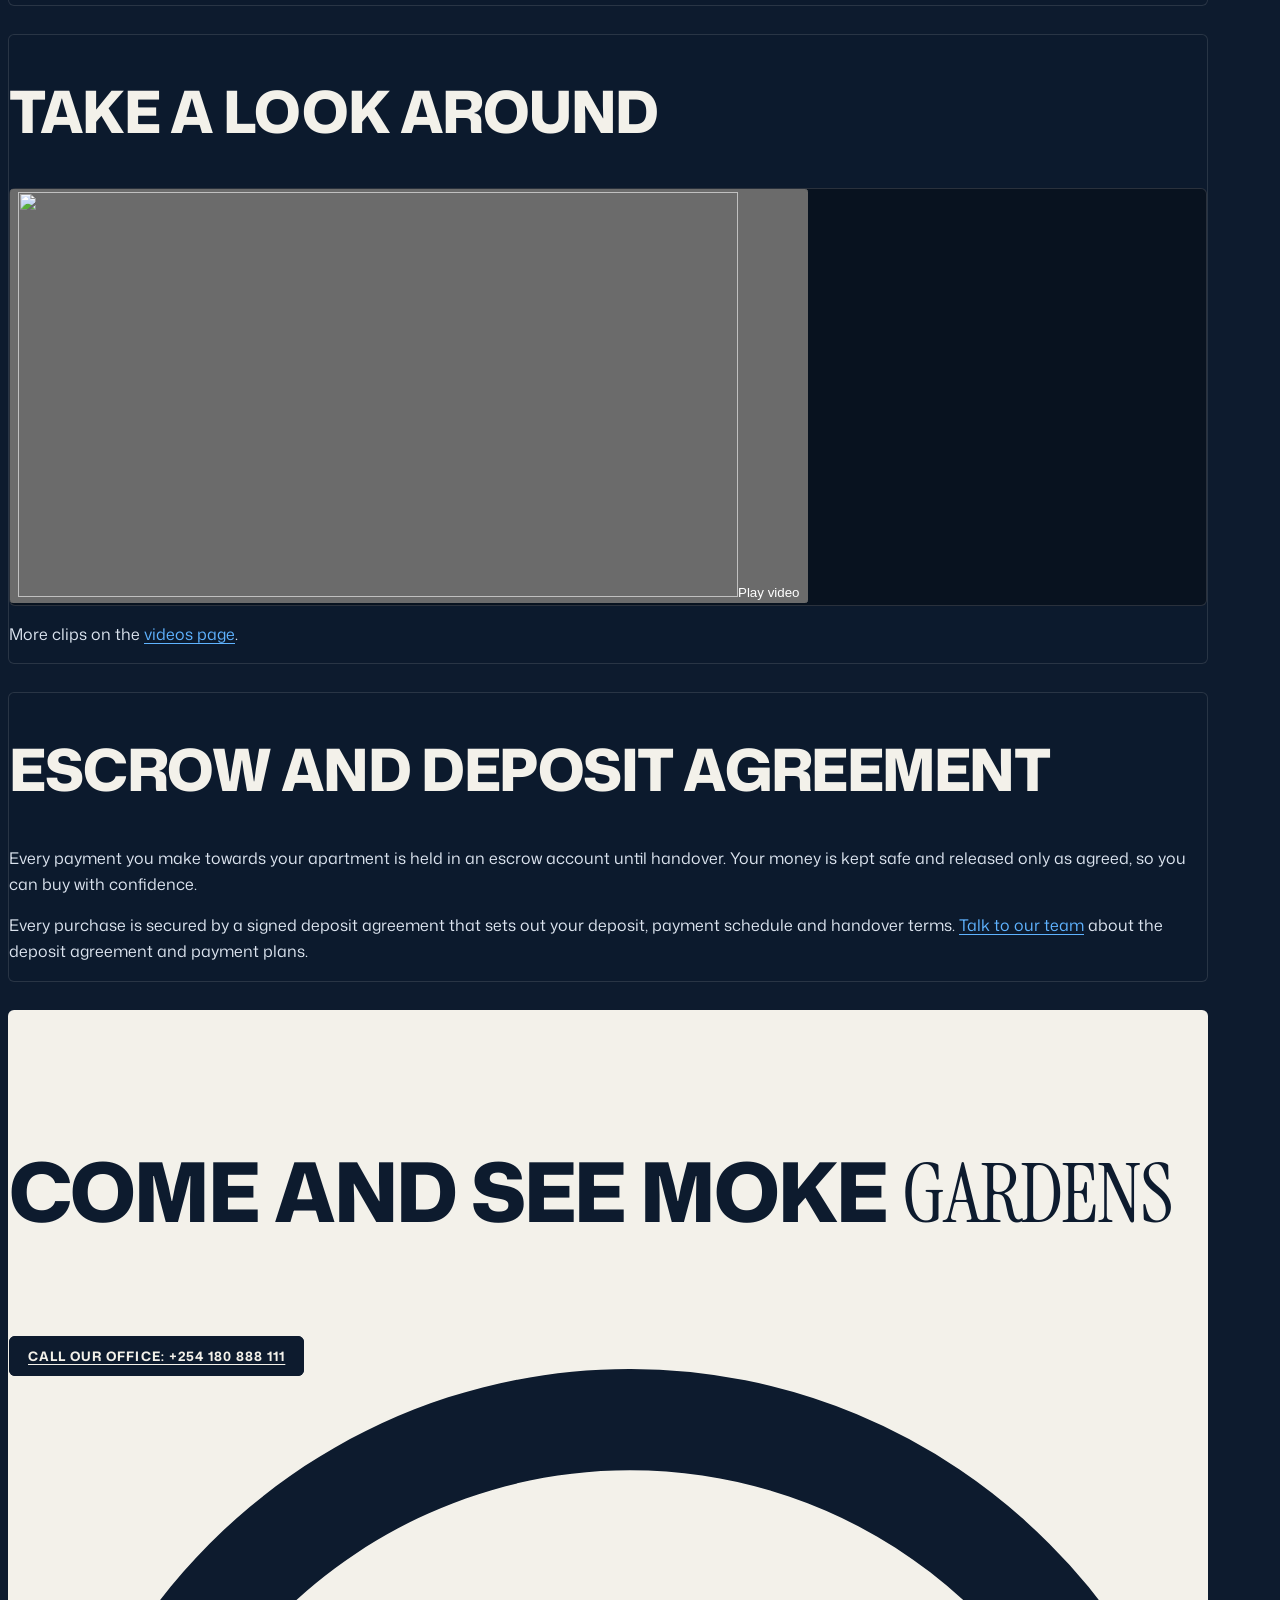
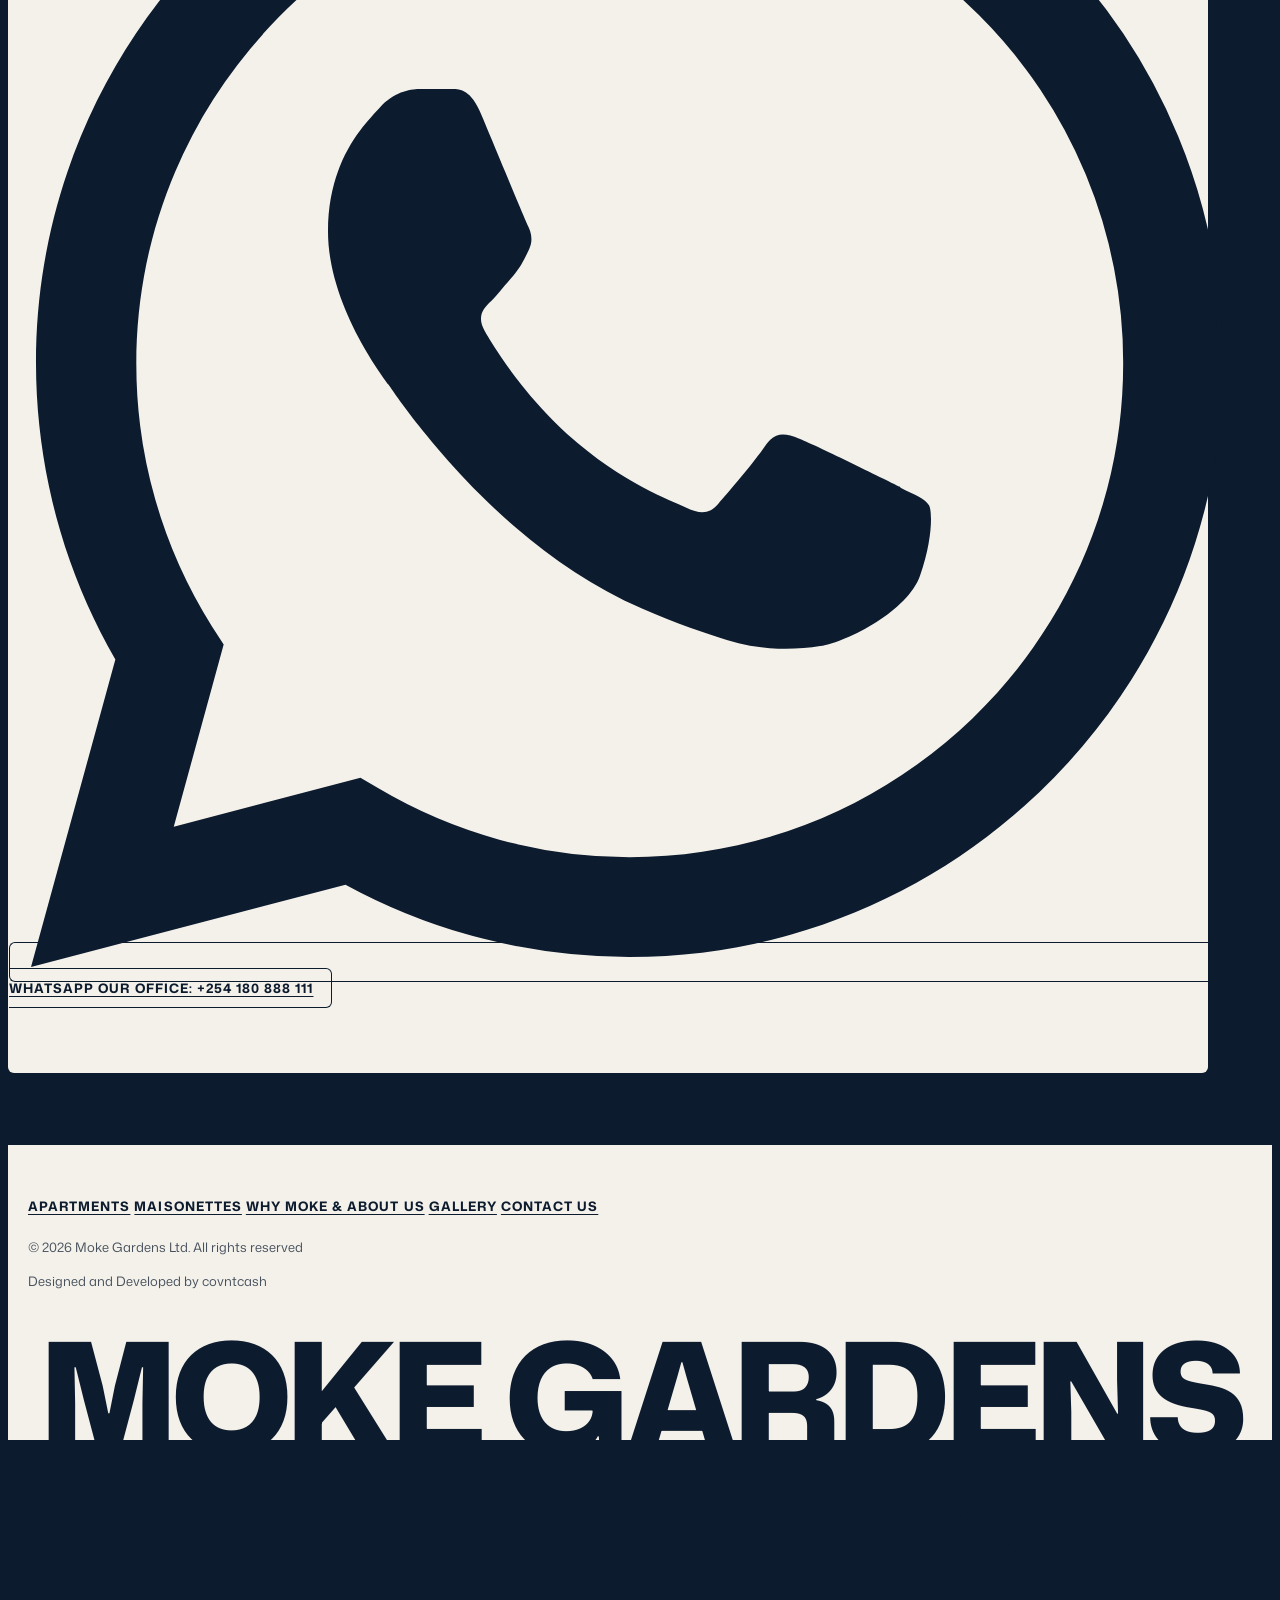
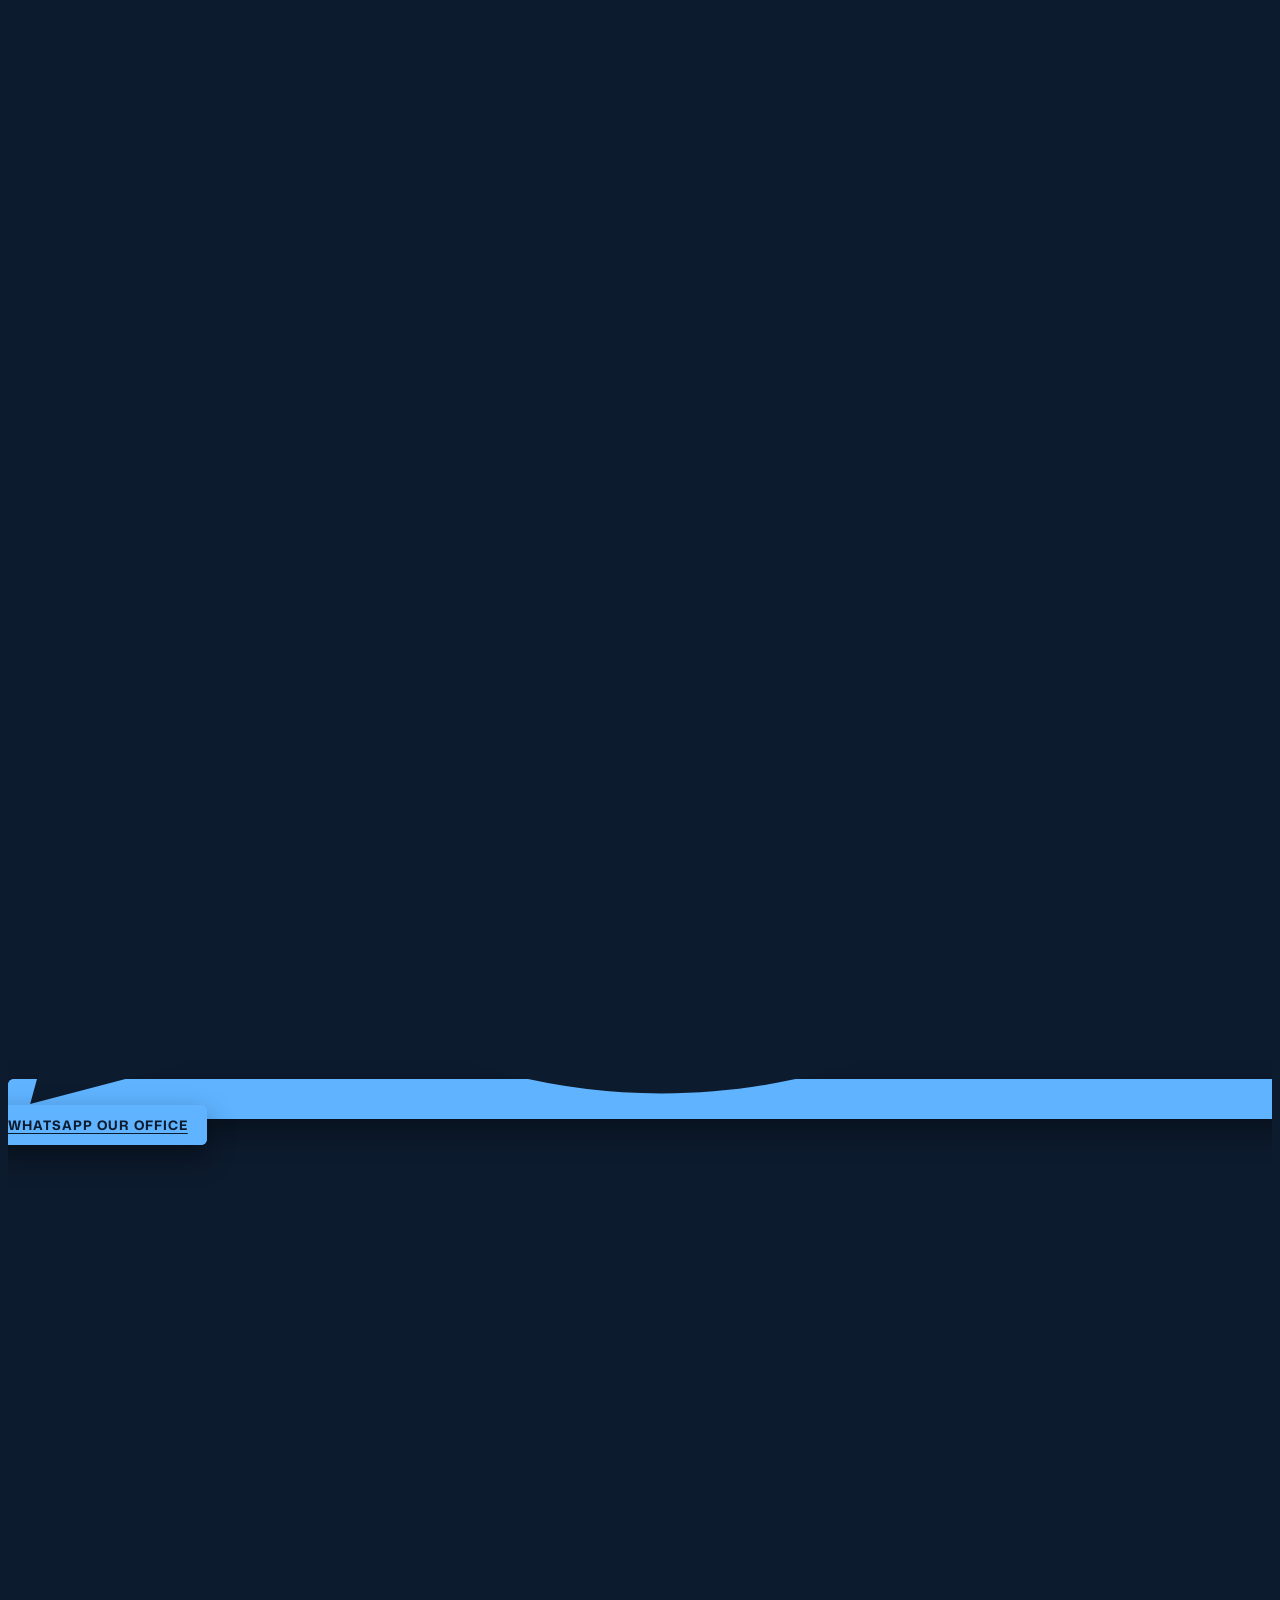
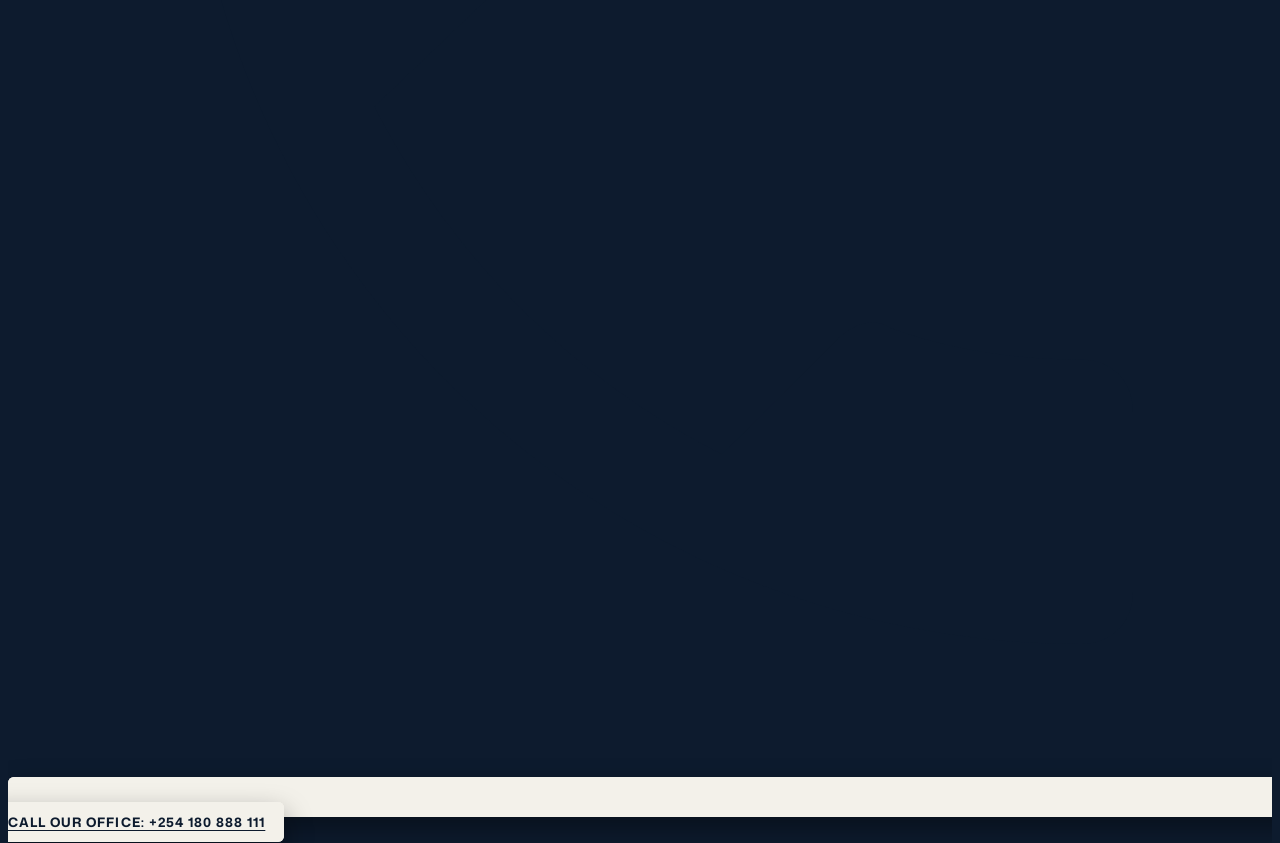
==== commit eae316b3: "Test: luxurious blue palette over the volt theme theme-blue.css swaps olive and lime for midnight na" ====
--- a/index.html
+++ b/index.html
@@ -9,7 +9,7 @@
     <link rel="apple-touch-icon" href="images/apple-touch-icon.png">
     <meta name="description" content="Moke Gardens is a gated community at the foot of the Lukenya Hills, 35 km from Nairobi CBD, offering 4 bedroom maisonettes and affordable studio to 3 bedroom apartments.">
     <link rel="canonical" href="https://shalbet2018-png.github.io/MASTER-SITE/">
-    <meta name="theme-color" content="#282C20">
+    <meta name="theme-color" content="#0D1B2E">
 
     <meta property="og:type" content="website">
     <meta property="og:site_name" content="Moke Gardens">
@@ -45,6 +45,7 @@
     <link rel="preconnect" href="https://fonts.gstatic.com" crossorigin>
     <link rel="stylesheet" href="https://fonts.googleapis.com/css2?family=Instrument+Serif&amp;family=Mona+Sans:wght@400..900&amp;display=swap">
     <link rel="stylesheet" href="theme-volt.css?v=20261123f">
+    <link rel="stylesheet" href="theme-blue.css?v=20261123a">
 </head>
 <body class="page-home">
     <a class="skip-link" href="#main">Skip to content</a>
--- a/theme-blue.css
+++ b/theme-blue.css
@@ -0,0 +1,28 @@
+/* TEST: luxurious blue palette over the volt theme.
+   Loaded after theme-volt.css; remove this file and its <link> to go back to the green theme. */
+:root {
+    --volt: #5FB3FF;
+    --volt-rgb: 95, 179, 255;
+    --olive: #0D1B2E;
+    --olive-rgb: 13, 27, 46;
+    --olive-2: #13243B;
+    --olive-3: #1A2F4A;
+    --cream: #F3F1EA;
+    --cream-rgb: 243, 241, 234;
+    --sage: #A7B4C8;
+    --sage-light: #DCE4EF;
+}
+:root,
+body {
+    --surface-hover: #0A1626;
+    --stage: #08121F;
+    --shade-rgb: 8, 18, 31;
+    --shade-deep-rgb: 5, 11, 20;
+}
+body.page-home        { --volt: #5FB3FF; --volt-rgb: 95, 179, 255;  --olive: #0D1B2E; --olive-rgb: 13, 27, 46; --olive-2: #13243B; --olive-3: #1A2F4A; }
+body.page-apartments  { --volt: #6AA8FF; --volt-rgb: 106, 168, 255; --olive: #0F1D33; --olive-rgb: 15, 29, 51; --olive-2: #152741; --olive-3: #1C324F; }
+body.page-maisonettes { --volt: #7FC8FF; --volt-rgb: 127, 200, 255; --olive: #111A2C; --olive-rgb: 17, 26, 44; --olive-2: #172338; --olive-3: #1E2D45; }
+body.page-why         { --volt: #58A6FF; --volt-rgb: 88, 166, 255;  --olive: #0C1C2C; --olive-rgb: 12, 28, 44; --olive-2: #122638; --olive-3: #193146; }
+body.page-tour        { --volt: #6DB8FF; --volt-rgb: 109, 184, 255; --olive: #0E1A30; --olive-rgb: 14, 26, 48; --olive-2: #14243D; --olive-3: #1B2F4C; }
+body.page-gallery     { --volt: #64B0FF; --volt-rgb: 100, 176, 255; --olive: #101C2E; --olive-rgb: 16, 28, 46; --olive-2: #16263B; --olive-3: #1D3049; }
+body.page-contact     { --volt: #8CCBFF; --volt-rgb: 140, 203, 255; --olive: #0E1D30; --olive-rgb: 14, 29, 48; --olive-2: #15273E; --olive-3: #1C324C; }
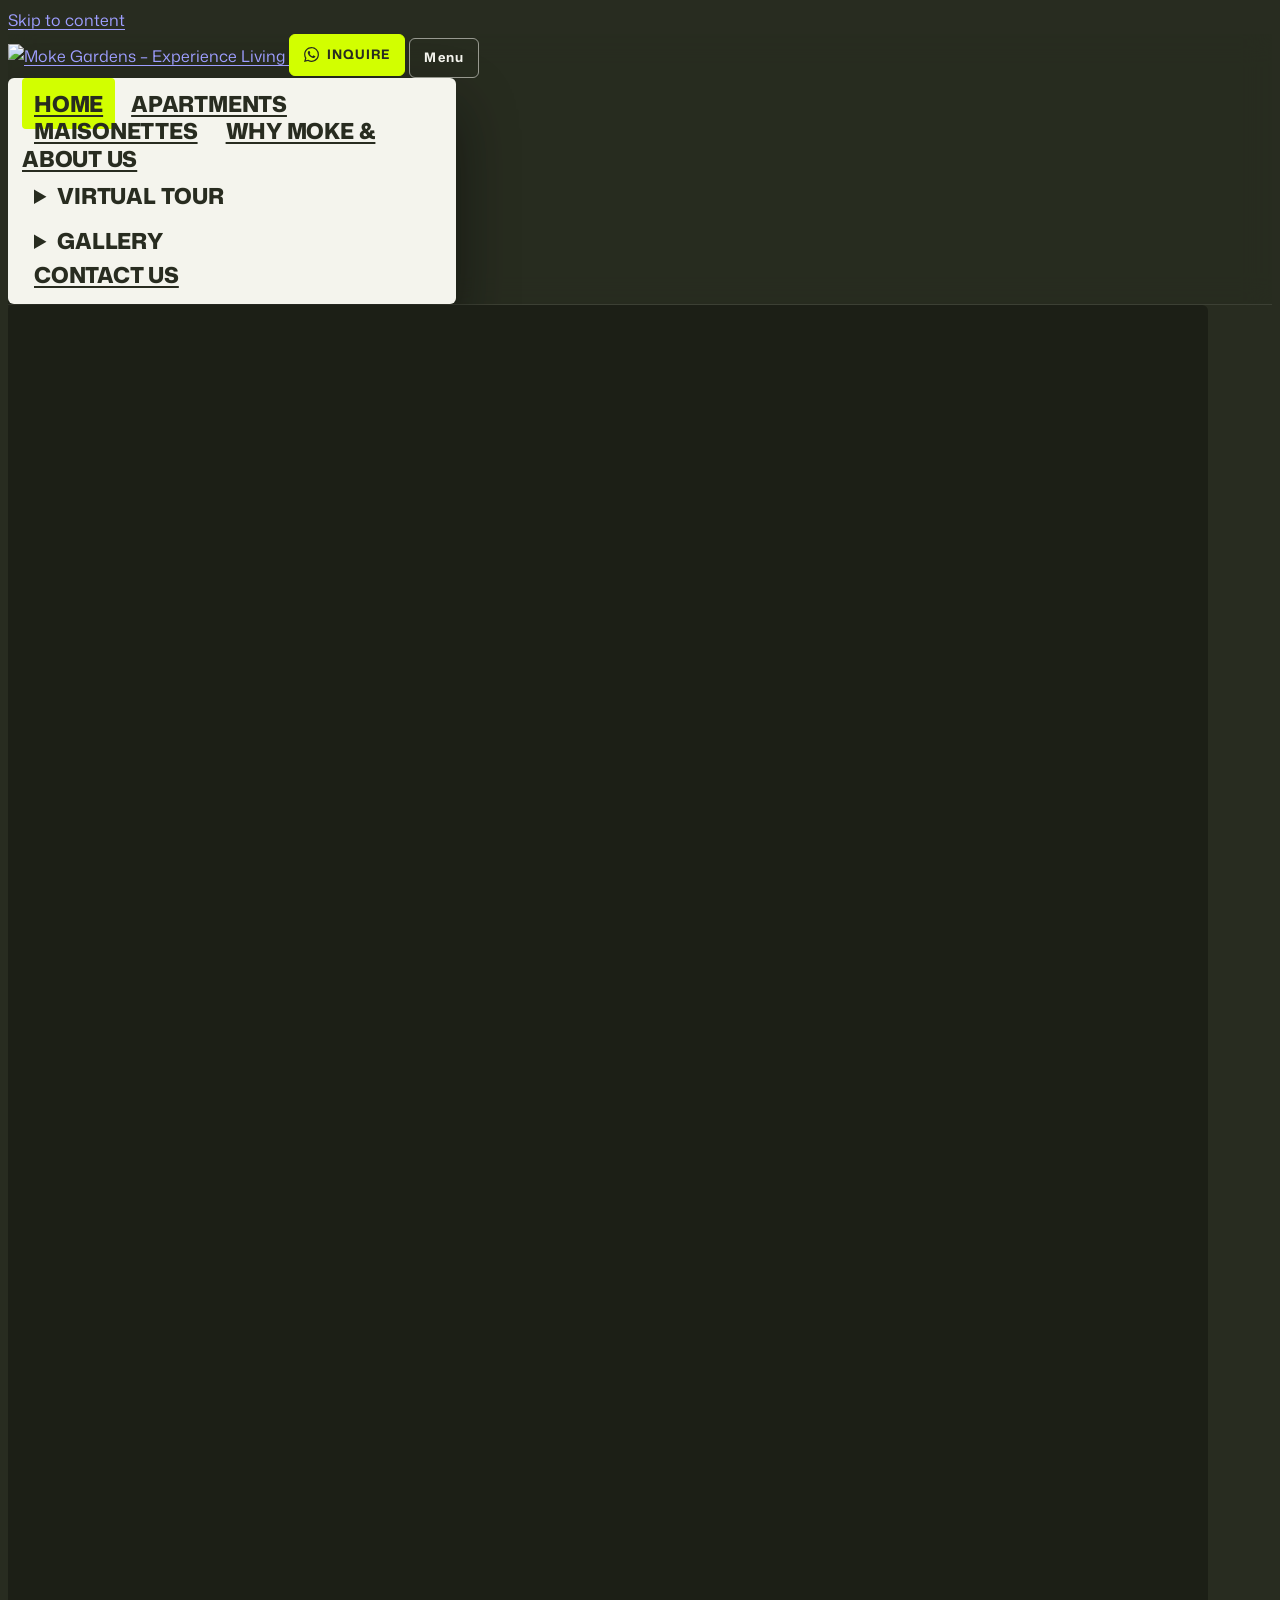
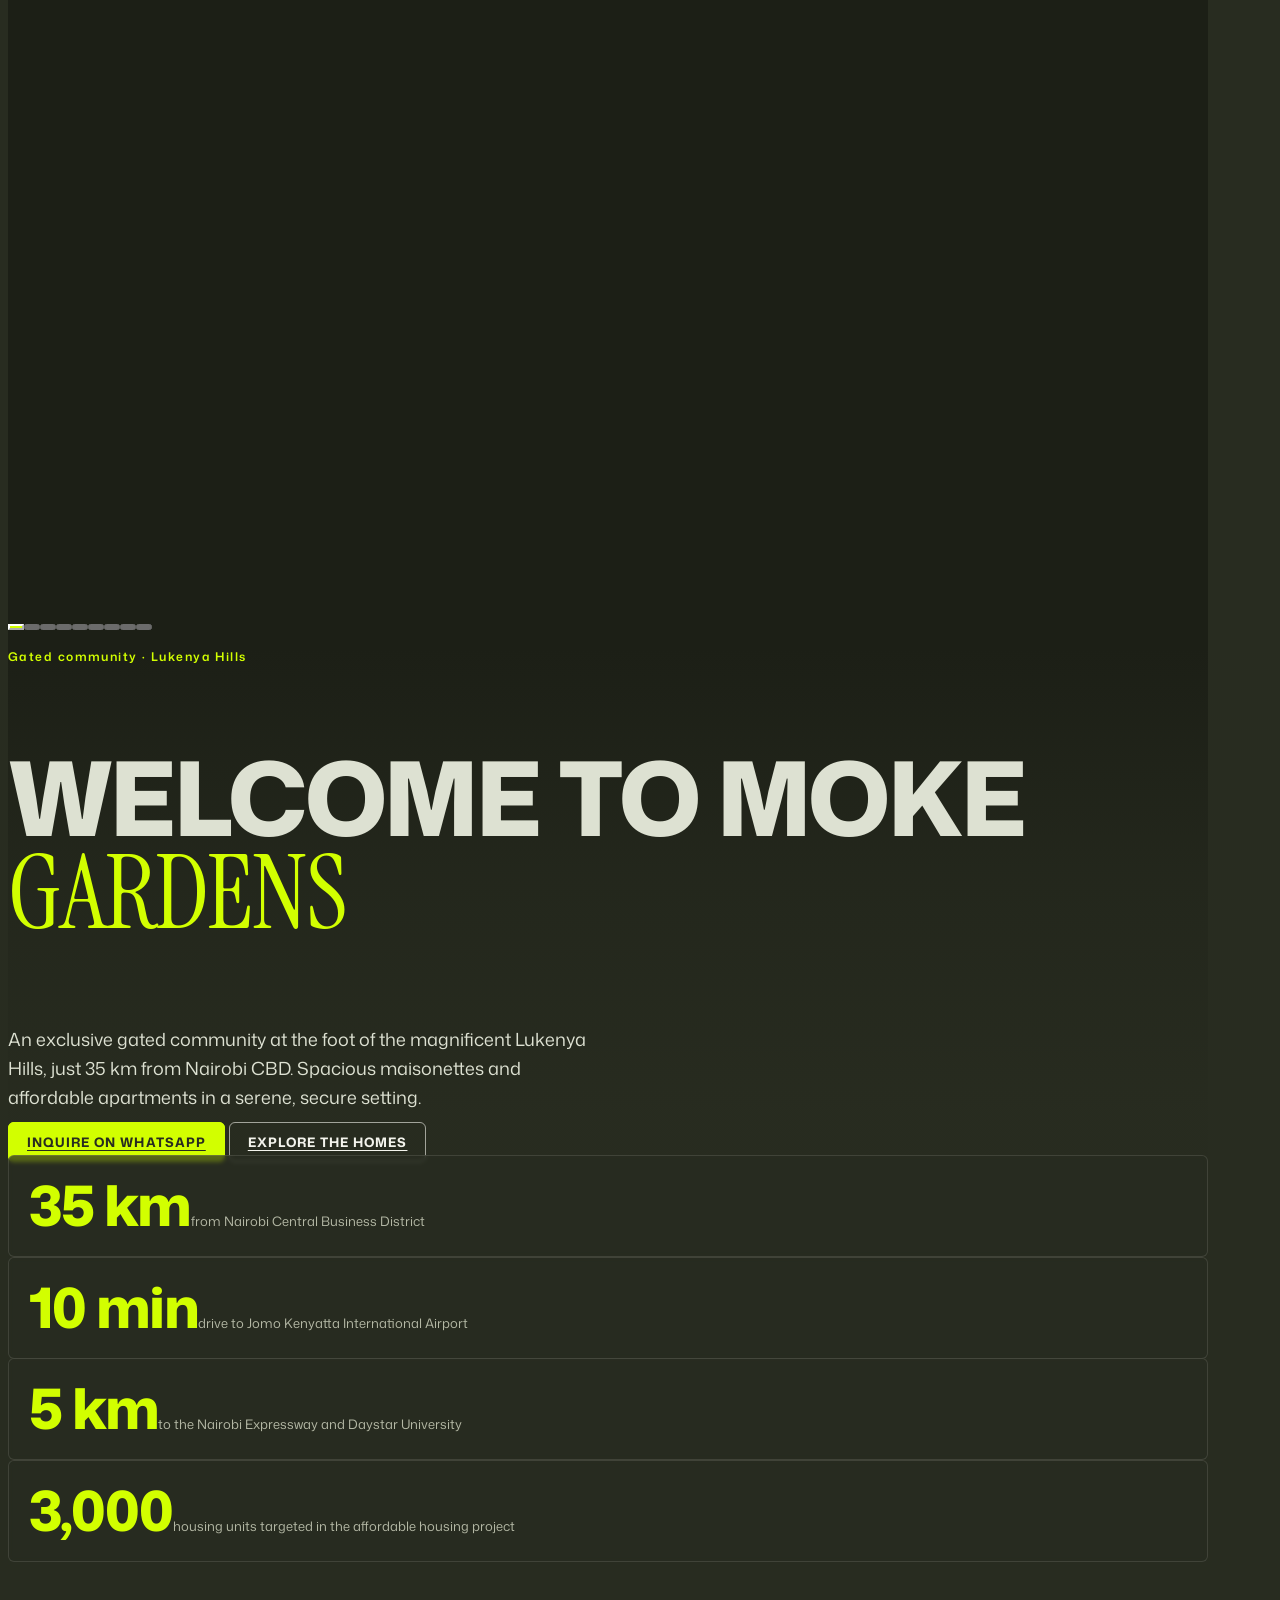
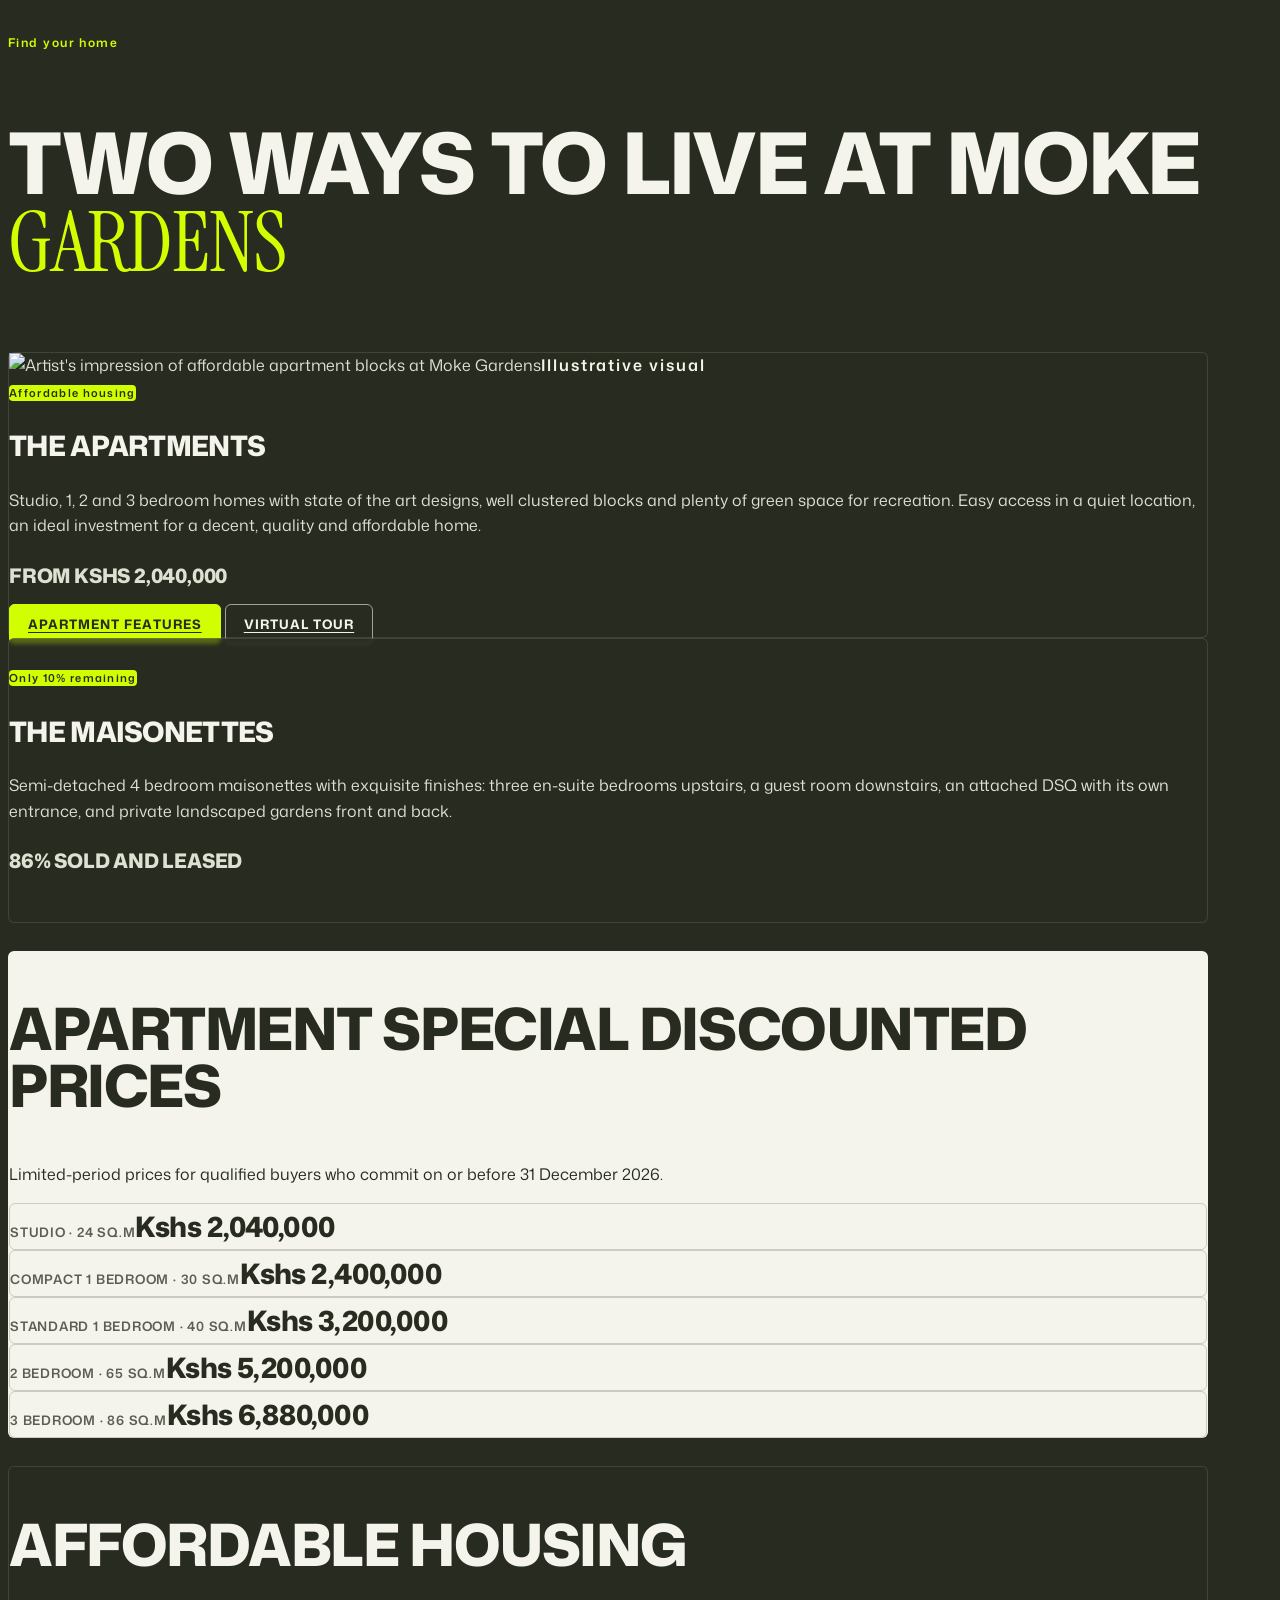
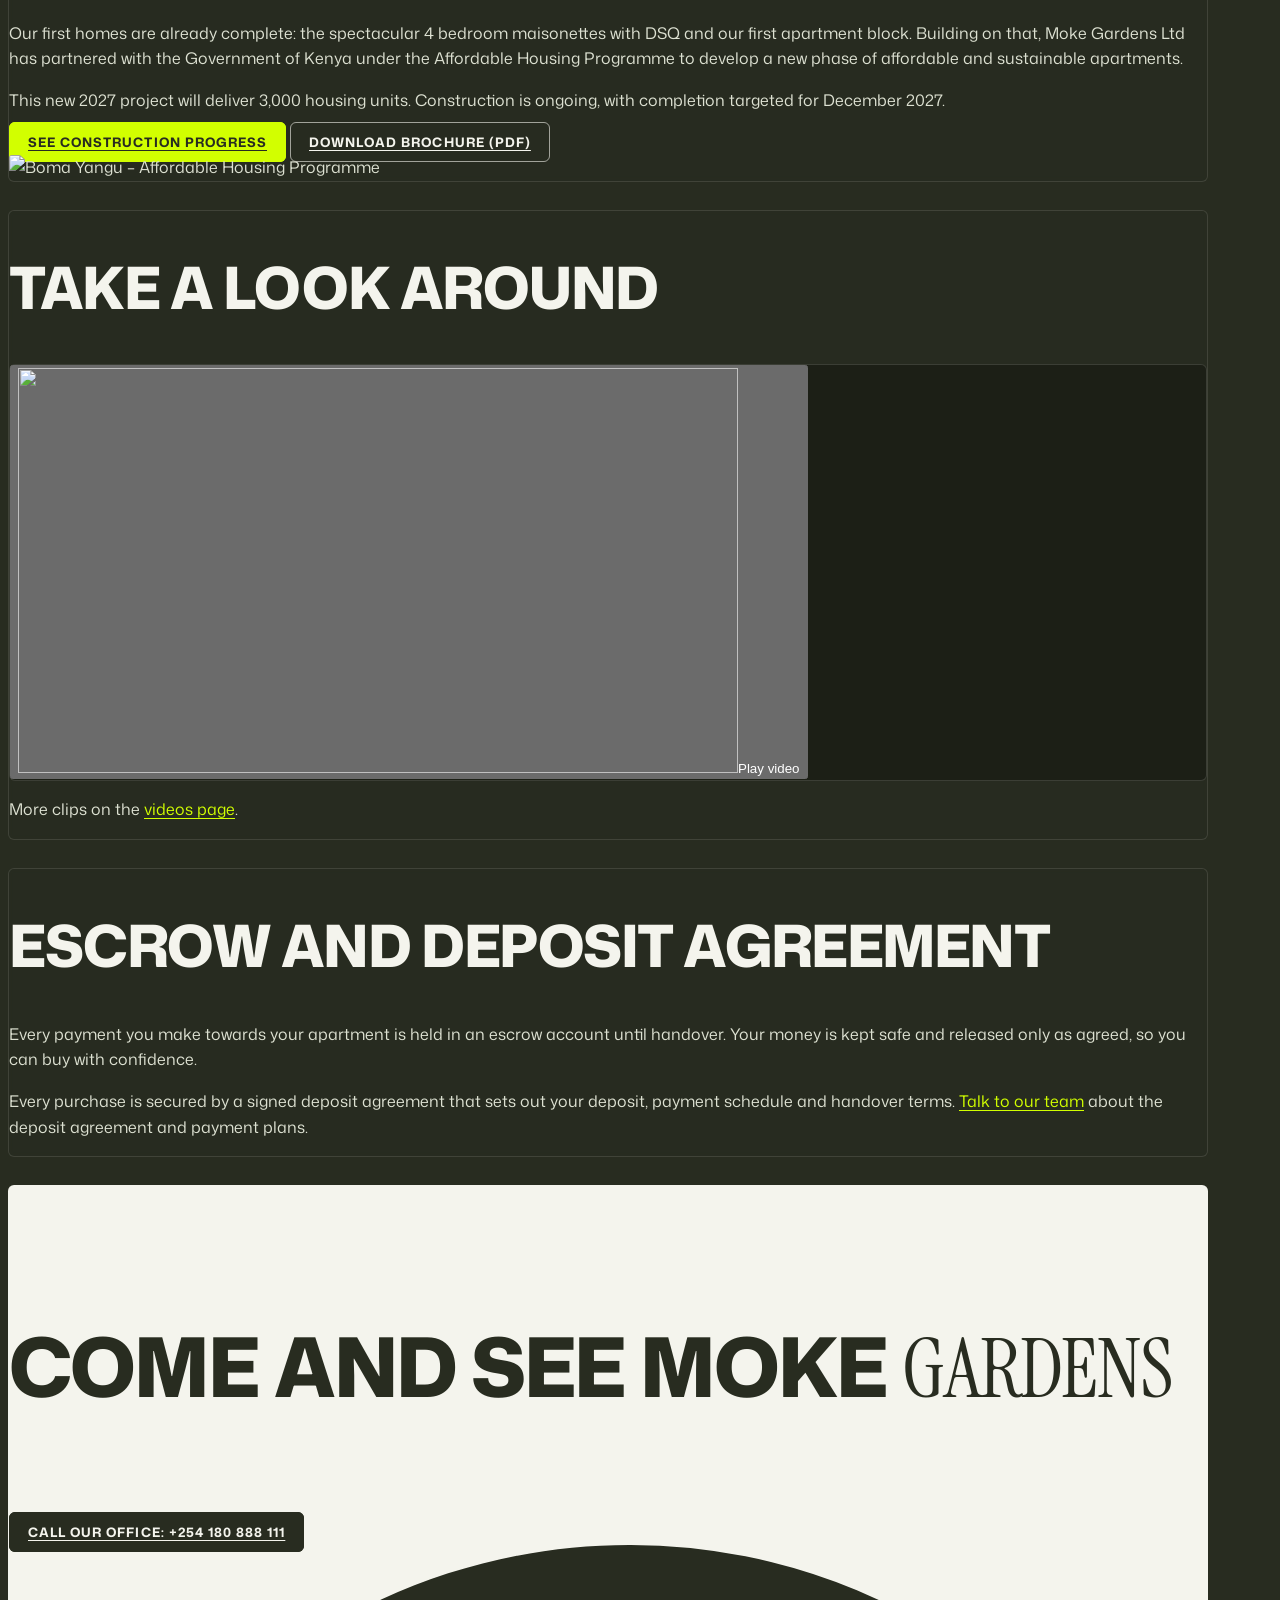
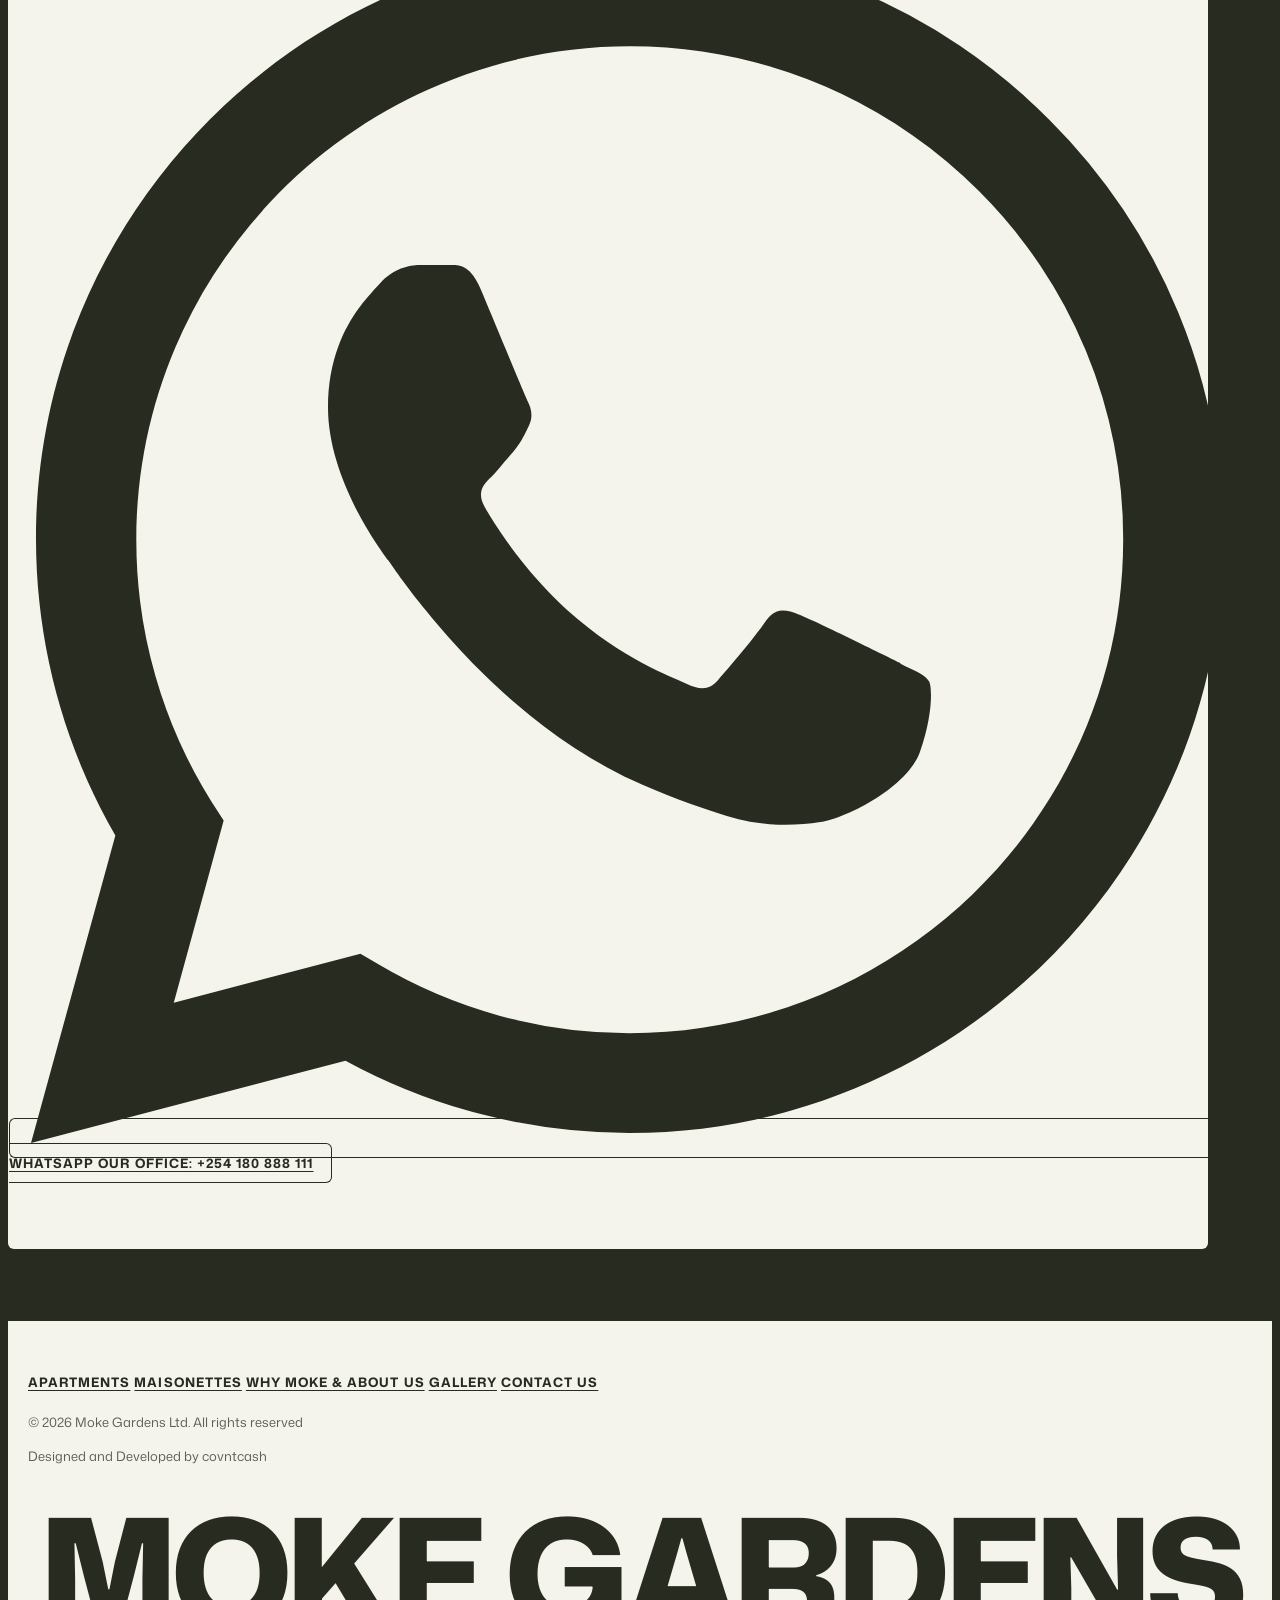
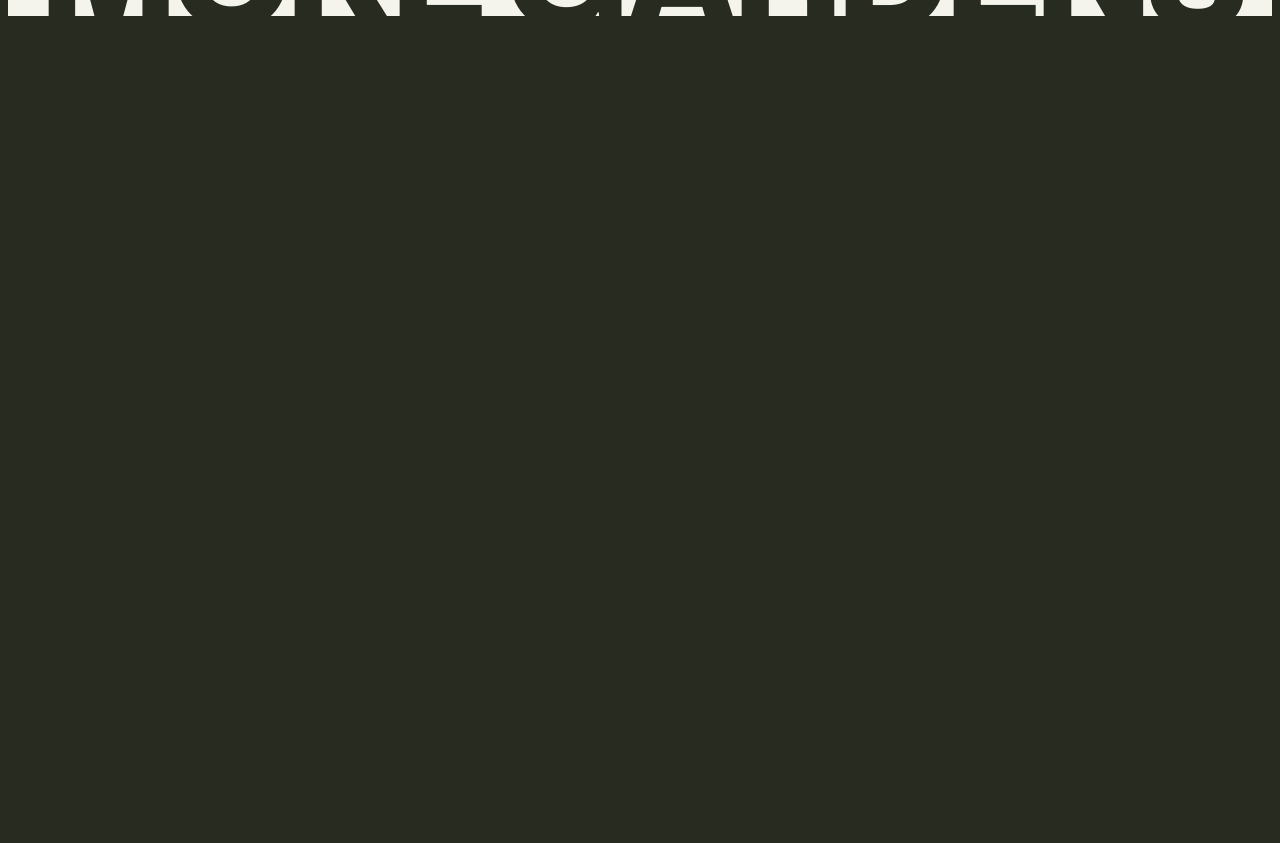
==== commit e5457e05: "Revert the blue test palette, back to the green volt theme The blue version lives on in the blue-tri" ====
--- a/index.html
+++ b/index.html
@@ -9,7 +9,7 @@
     <link rel="apple-touch-icon" href="images/apple-touch-icon.png">
     <meta name="description" content="Moke Gardens is a gated community at the foot of the Lukenya Hills, 35 km from Nairobi CBD, offering 4 bedroom maisonettes and affordable studio to 3 bedroom apartments.">
     <link rel="canonical" href="https://shalbet2018-png.github.io/MASTER-SITE/">
-    <meta name="theme-color" content="#0D1B2E">
+    <meta name="theme-color" content="#282C20">
 
     <meta property="og:type" content="website">
     <meta property="og:site_name" content="Moke Gardens">
@@ -45,7 +45,6 @@
     <link rel="preconnect" href="https://fonts.gstatic.com" crossorigin>
     <link rel="stylesheet" href="https://fonts.googleapis.com/css2?family=Instrument+Serif&amp;family=Mona+Sans:wght@400..900&amp;display=swap">
     <link rel="stylesheet" href="theme-volt.css?v=20261123f">
-    <link rel="stylesheet" href="theme-blue.css?v=20261123a">
 </head>
 <body class="page-home">
     <a class="skip-link" href="#main">Skip to content</a>
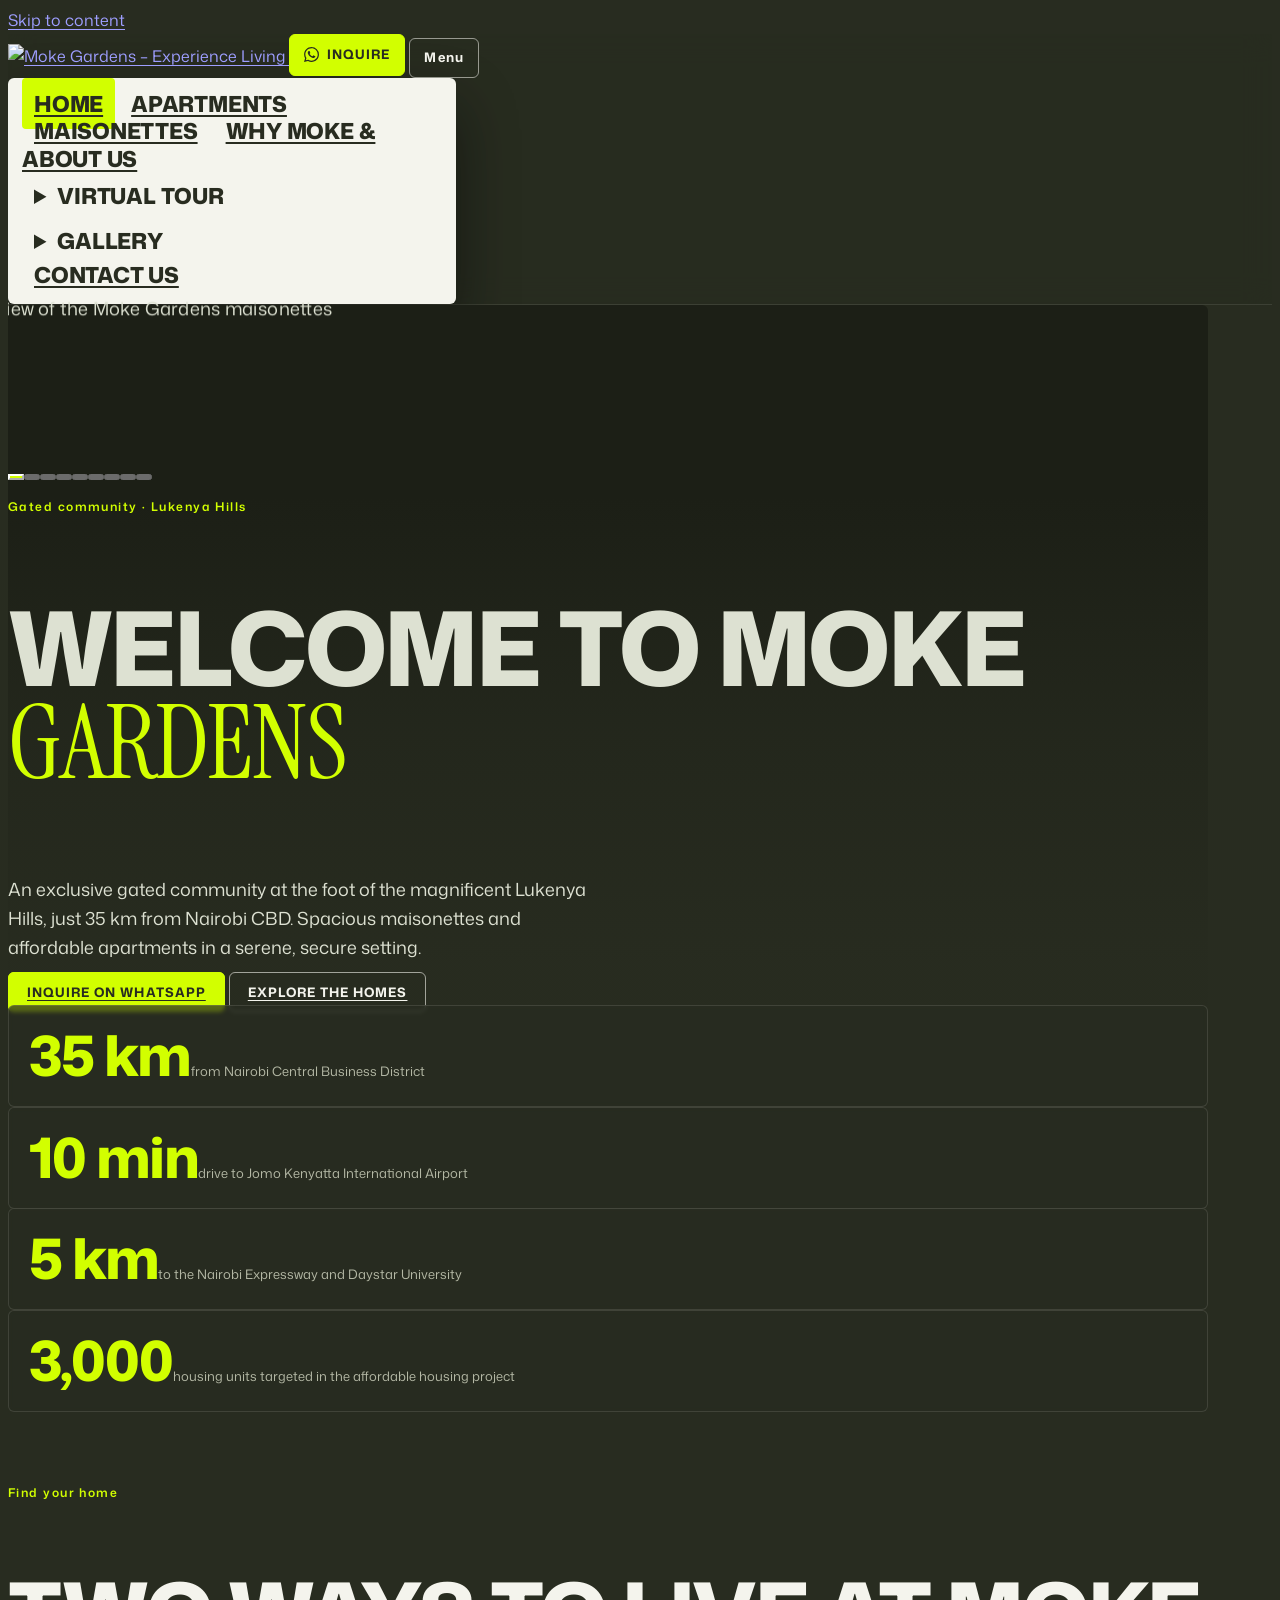
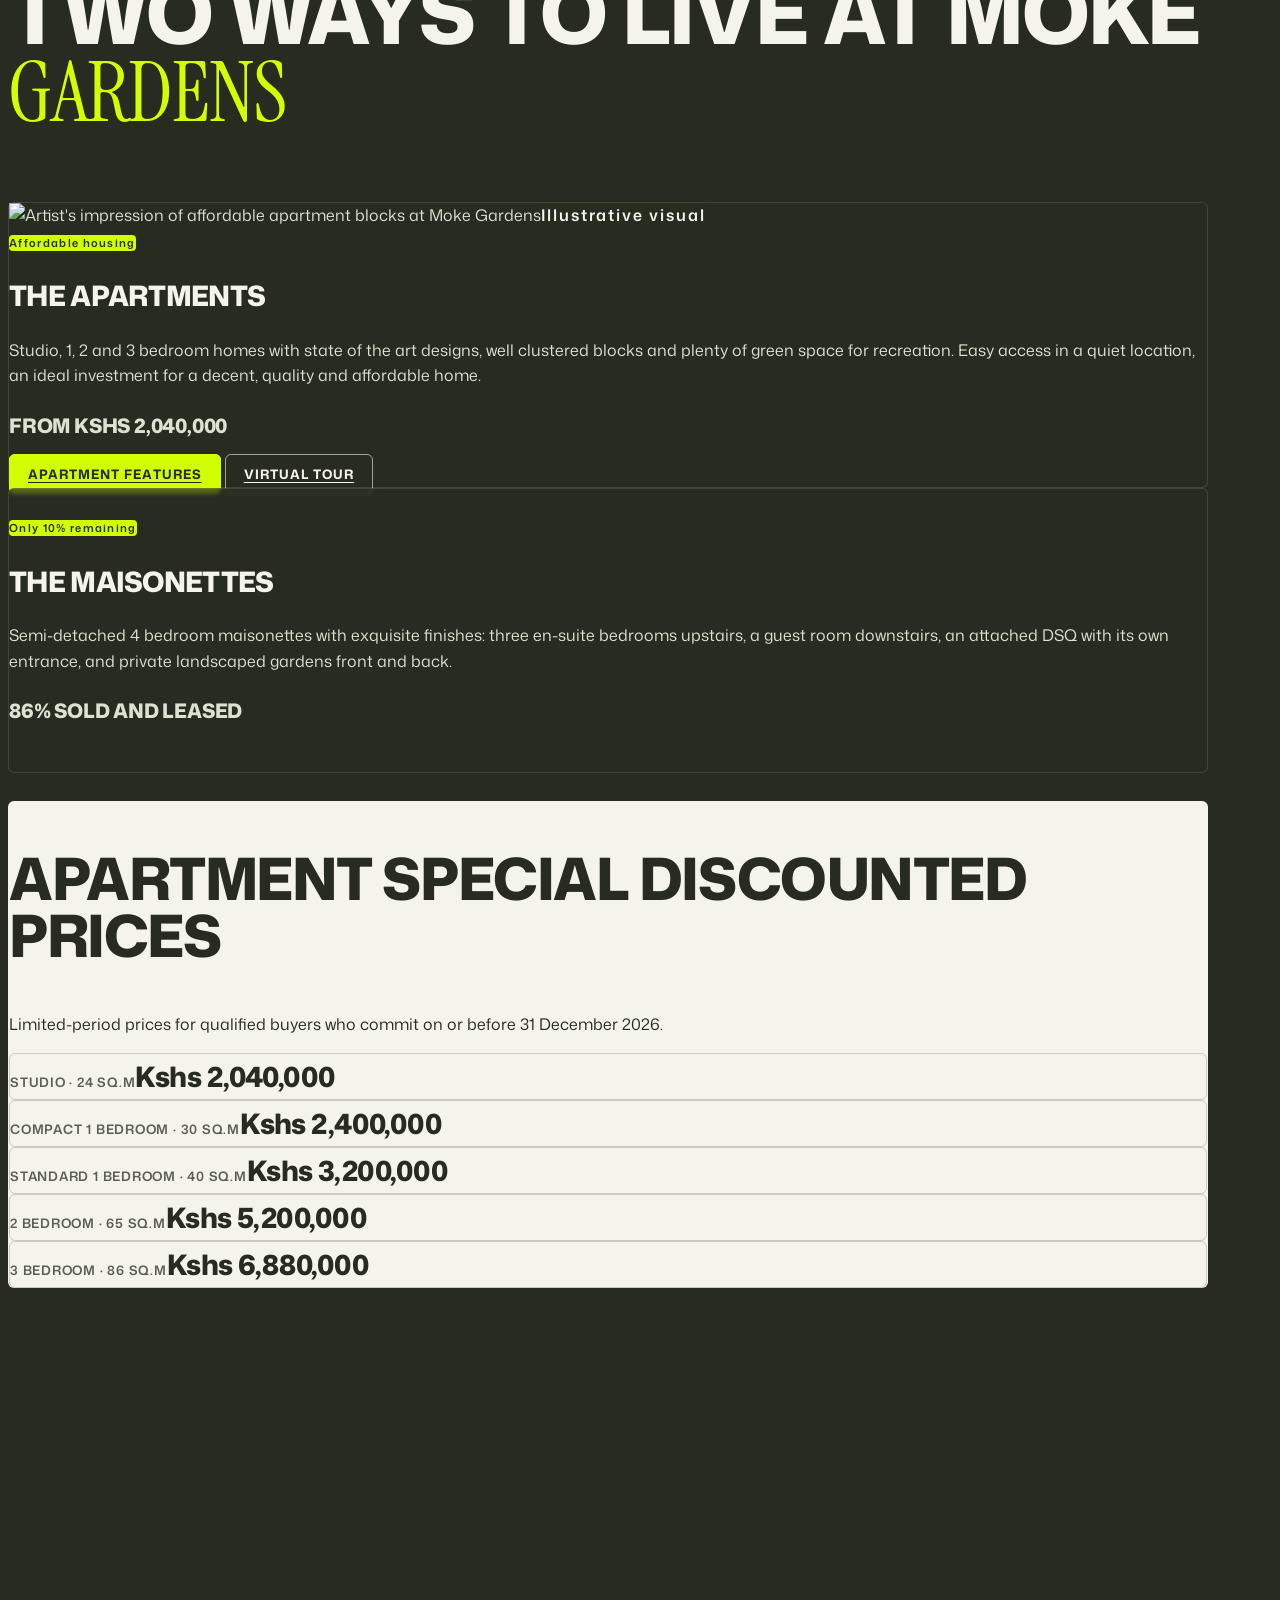
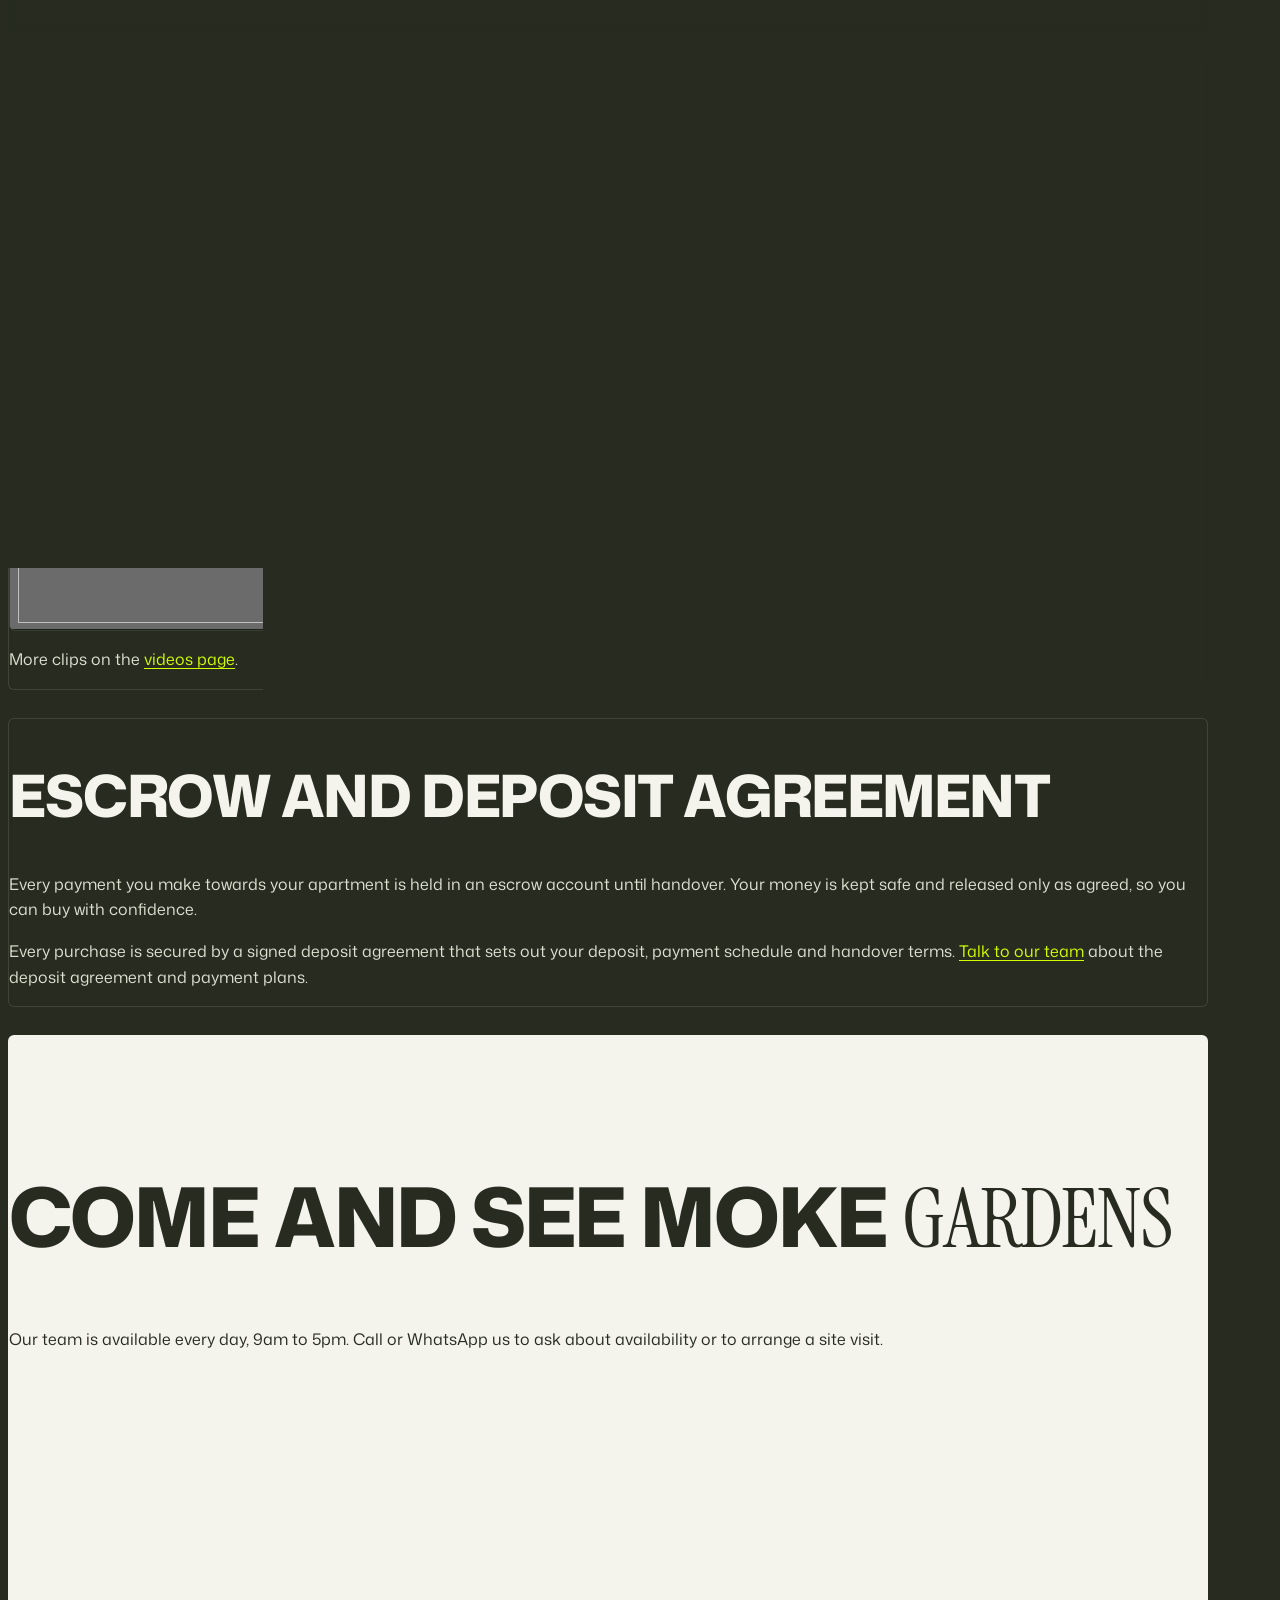
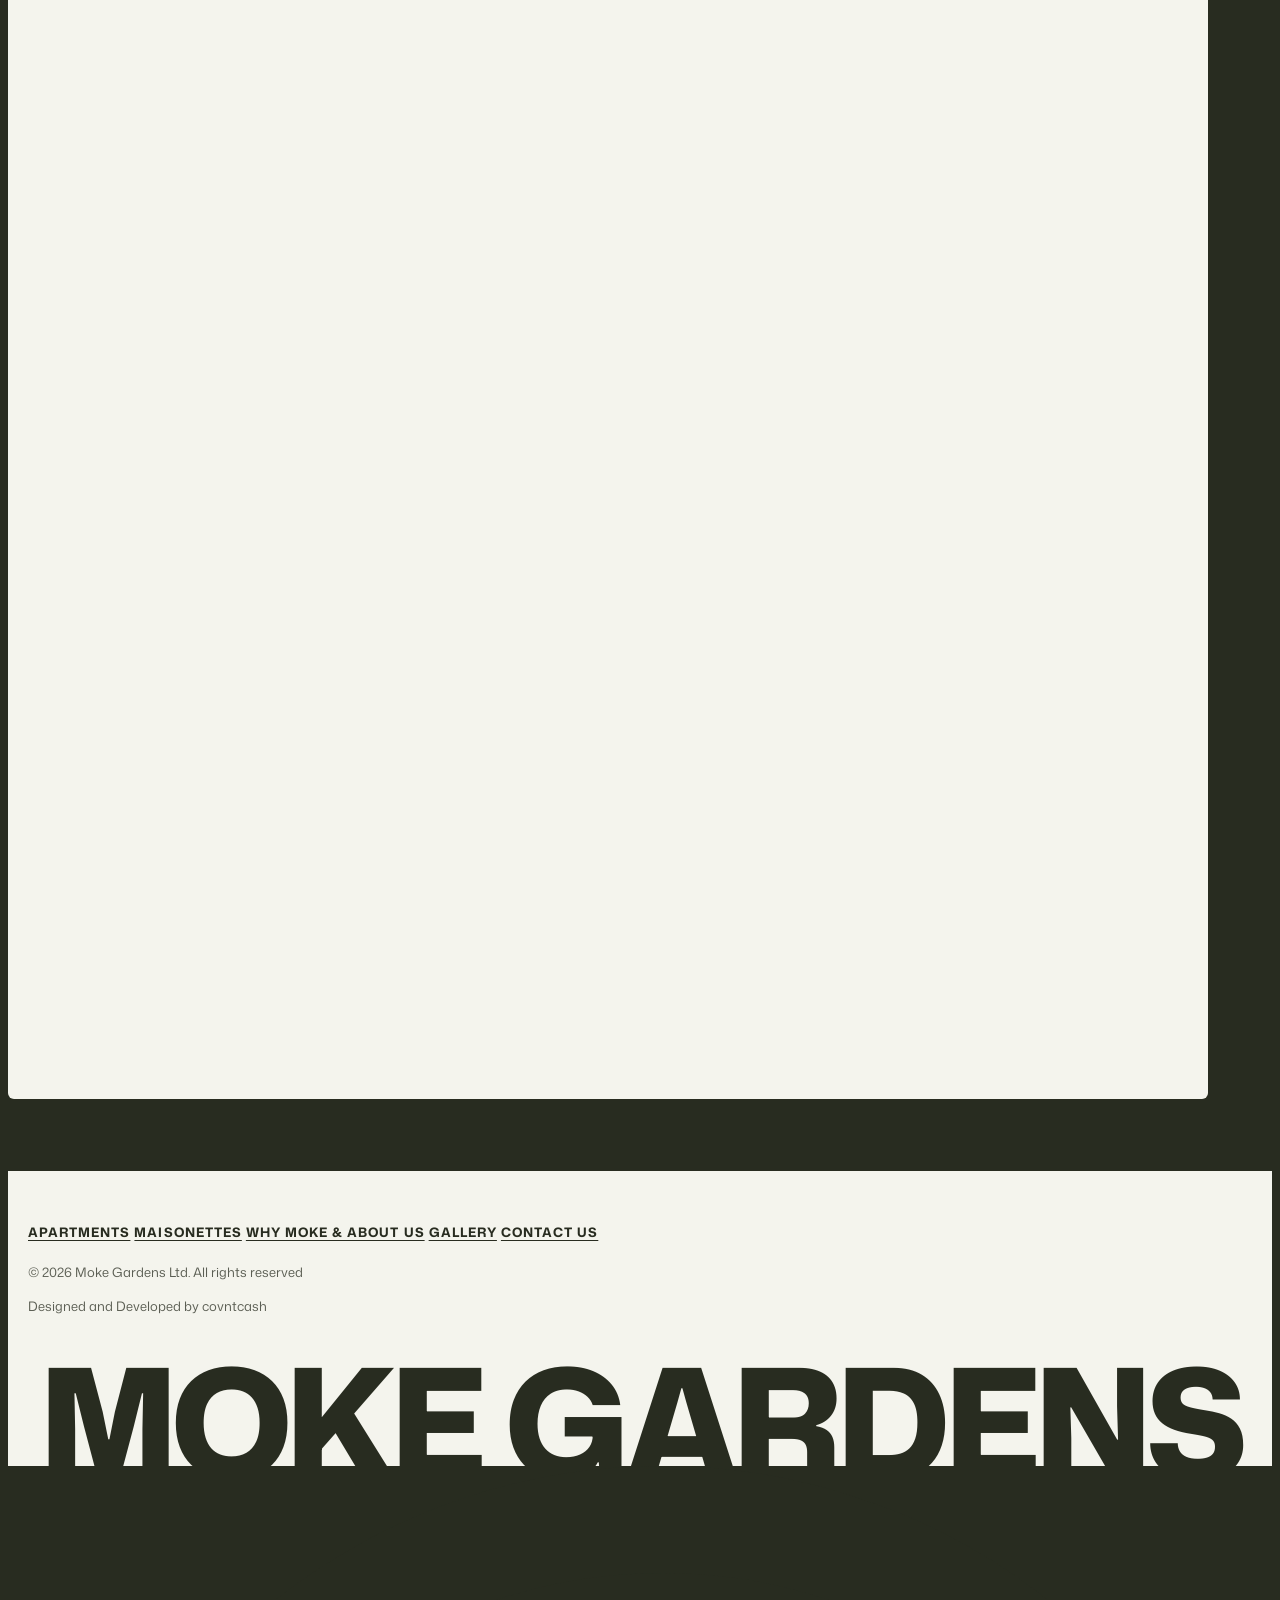
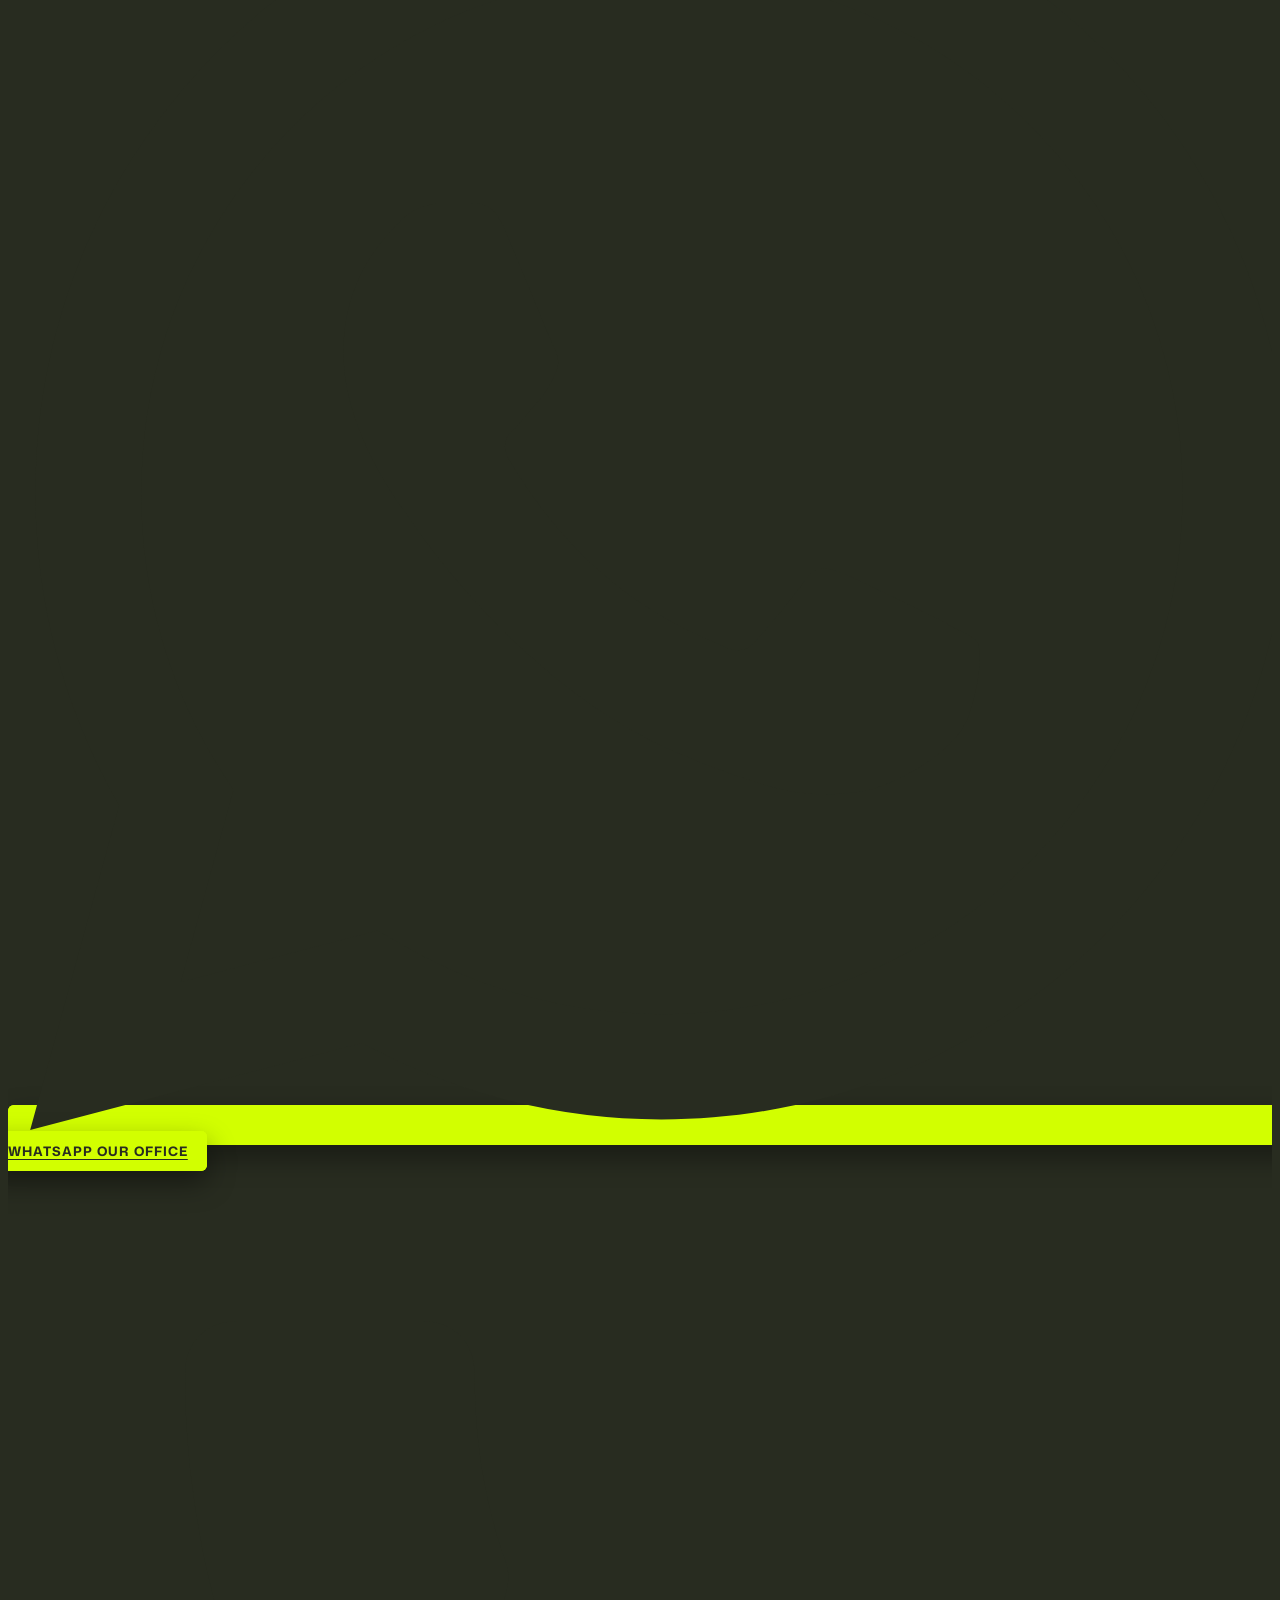
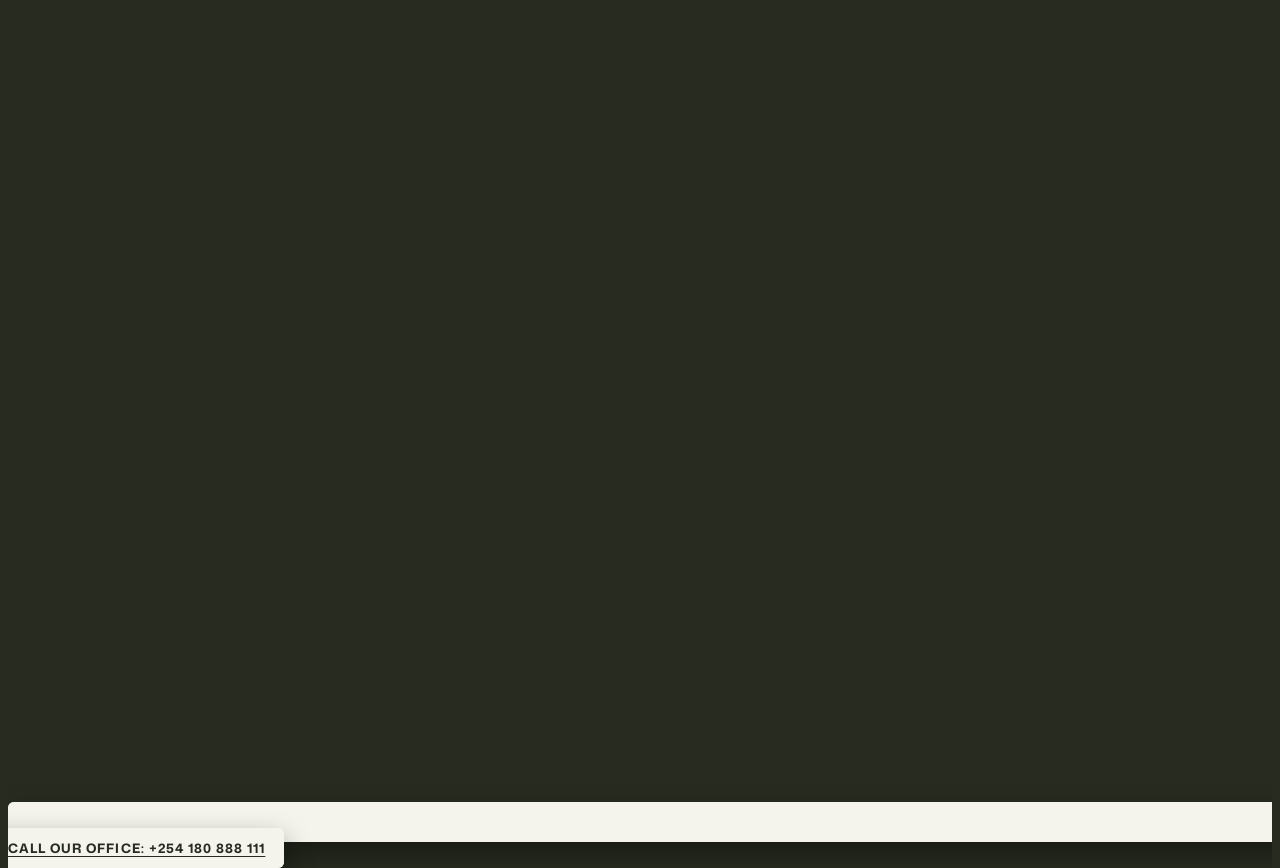
==== commit 2c52907e: "Use the edited apartment block photo everywhere - Home slideshow, Apartments gallery and Photo Galle" ====
--- a/index.html
+++ b/index.html
@@ -91,7 +91,7 @@
                     <img class="hero-image hero-slide" data-srcset="images/photos/thumbs/2026-11-aerial-1.webp 720w, images/photos/md/2026-11-aerial-1.webp 1200w, images/photos/2026-11-aerial-1.webp 1600w" sizes="(max-width: 1150px) 100vw, 1120px" width="1600" height="899" alt="Aerial view of tree-lined maisonettes with red tiled roofs at Moke Gardens" decoding="async">
                     <img class="hero-image hero-slide" data-srcset="images/photos/thumbs/2024-02-dji-0182-v.webp 720w, images/photos/md/2024-02-dji-0182-v.webp 1200w, images/photos/2024-02-dji-0182-v.webp 1920w" sizes="(max-width: 1150px) 100vw, 1120px" width="1920" height="1080" alt="Drone view over the Moke Gardens estate and gardens" decoding="async">
                     <img class="hero-image hero-slide" data-srcset="images/photos/thumbs/2022-02-house-18.webp 720w, images/photos/md/2022-02-house-18.webp 1200w, images/photos/2022-02-house-18.webp 1920w" sizes="(max-width: 1150px) 100vw, 1120px" width="1920" height="1277" alt="Bright Moke Gardens maisonette with landscaped garden" decoding="async">
-                    <img class="hero-image hero-slide" data-srcset="images/photos/thumbs/2026-06-apartments-home.webp 720w, images/photos/md/2026-06-apartments-home.webp 1200w, images/photos/2026-06-apartments-home.webp 1920w" sizes="(max-width: 1150px) 100vw, 1120px" width="1920" height="1080" alt="Completed Moke Gardens apartment block with rooftop solar" decoding="async">
+                    <img class="hero-image hero-slide" data-illustrative data-srcset="images/photos/thumbs/2026-06-apartment-block.webp 720w, images/photos/md/2026-06-apartment-block.webp 1200w, images/photos/2026-06-apartment-block.webp 1672w" sizes="(max-width: 1150px) 100vw, 1120px" width="1672" height="941" alt="Completed Moke Gardens apartment block with rooftop solar, shown with finished landscaping, illustrative visual" decoding="async">
                     <img class="hero-image hero-slide" data-srcset="images/photos/thumbs/2026-11-aerial-2.webp 720w, images/photos/md/2026-11-aerial-2.webp 1200w, images/photos/2026-11-aerial-2.webp 1600w" sizes="(max-width: 1150px) 100vw, 1120px" width="1600" height="899" alt="Aerial view down a paved estate street lined with gardens and maisonettes" decoding="async">
                     <img class="hero-image hero-slide" data-srcset="images/photos/thumbs/2022-02-moke234.webp 720w, images/photos/md/2022-02-moke234.webp 1200w, images/photos/2022-02-moke234.webp 1920w" sizes="(max-width: 1150px) 100vw, 1120px" width="1920" height="1280" alt="Paved, tree-lined street between the maisonettes" decoding="async">
                     <img class="hero-image hero-slide" data-srcset="images/photos/thumbs/2022-02-house-171.webp 720w, images/photos/md/2022-02-house-171.webp 1200w, images/photos/2022-02-house-171.webp 1920w" sizes="(max-width: 1150px) 100vw, 1120px" width="1920" height="1277" alt="Furnished lounge inside a Moke Gardens home" decoding="async">
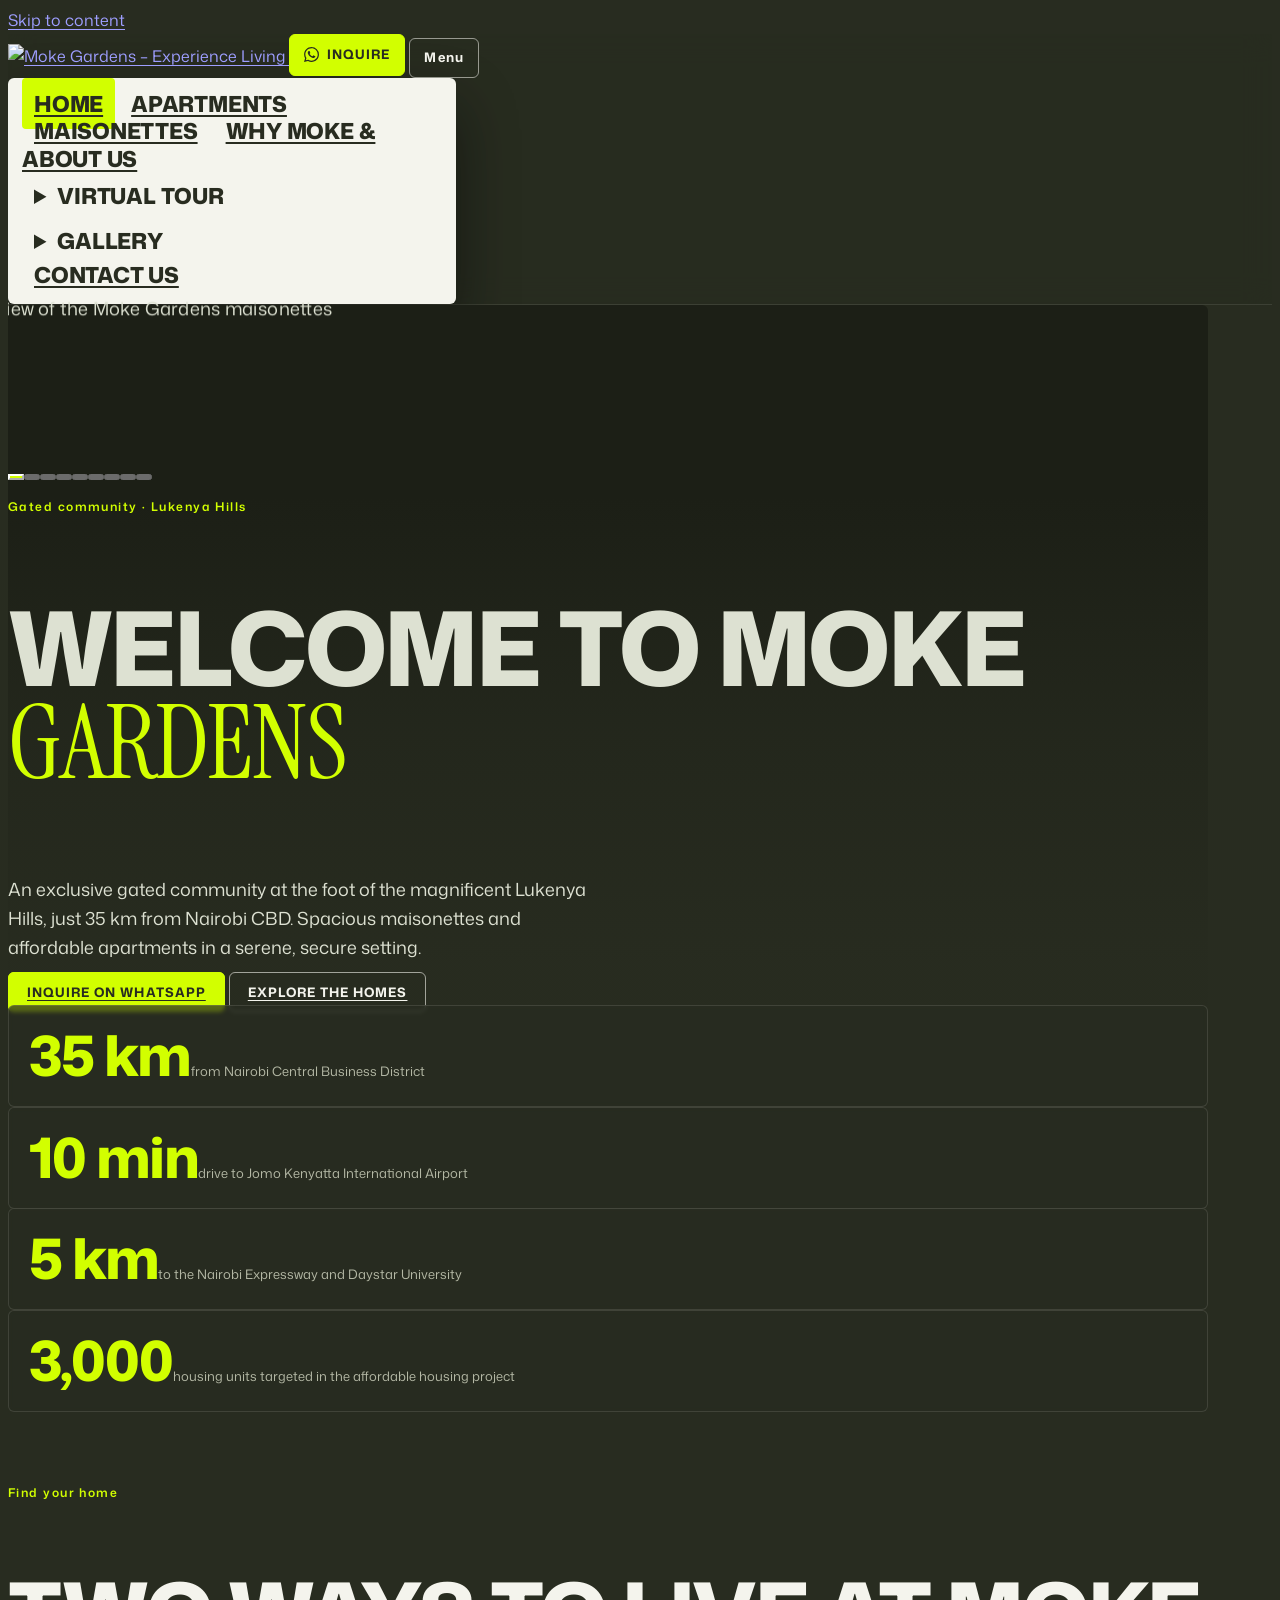
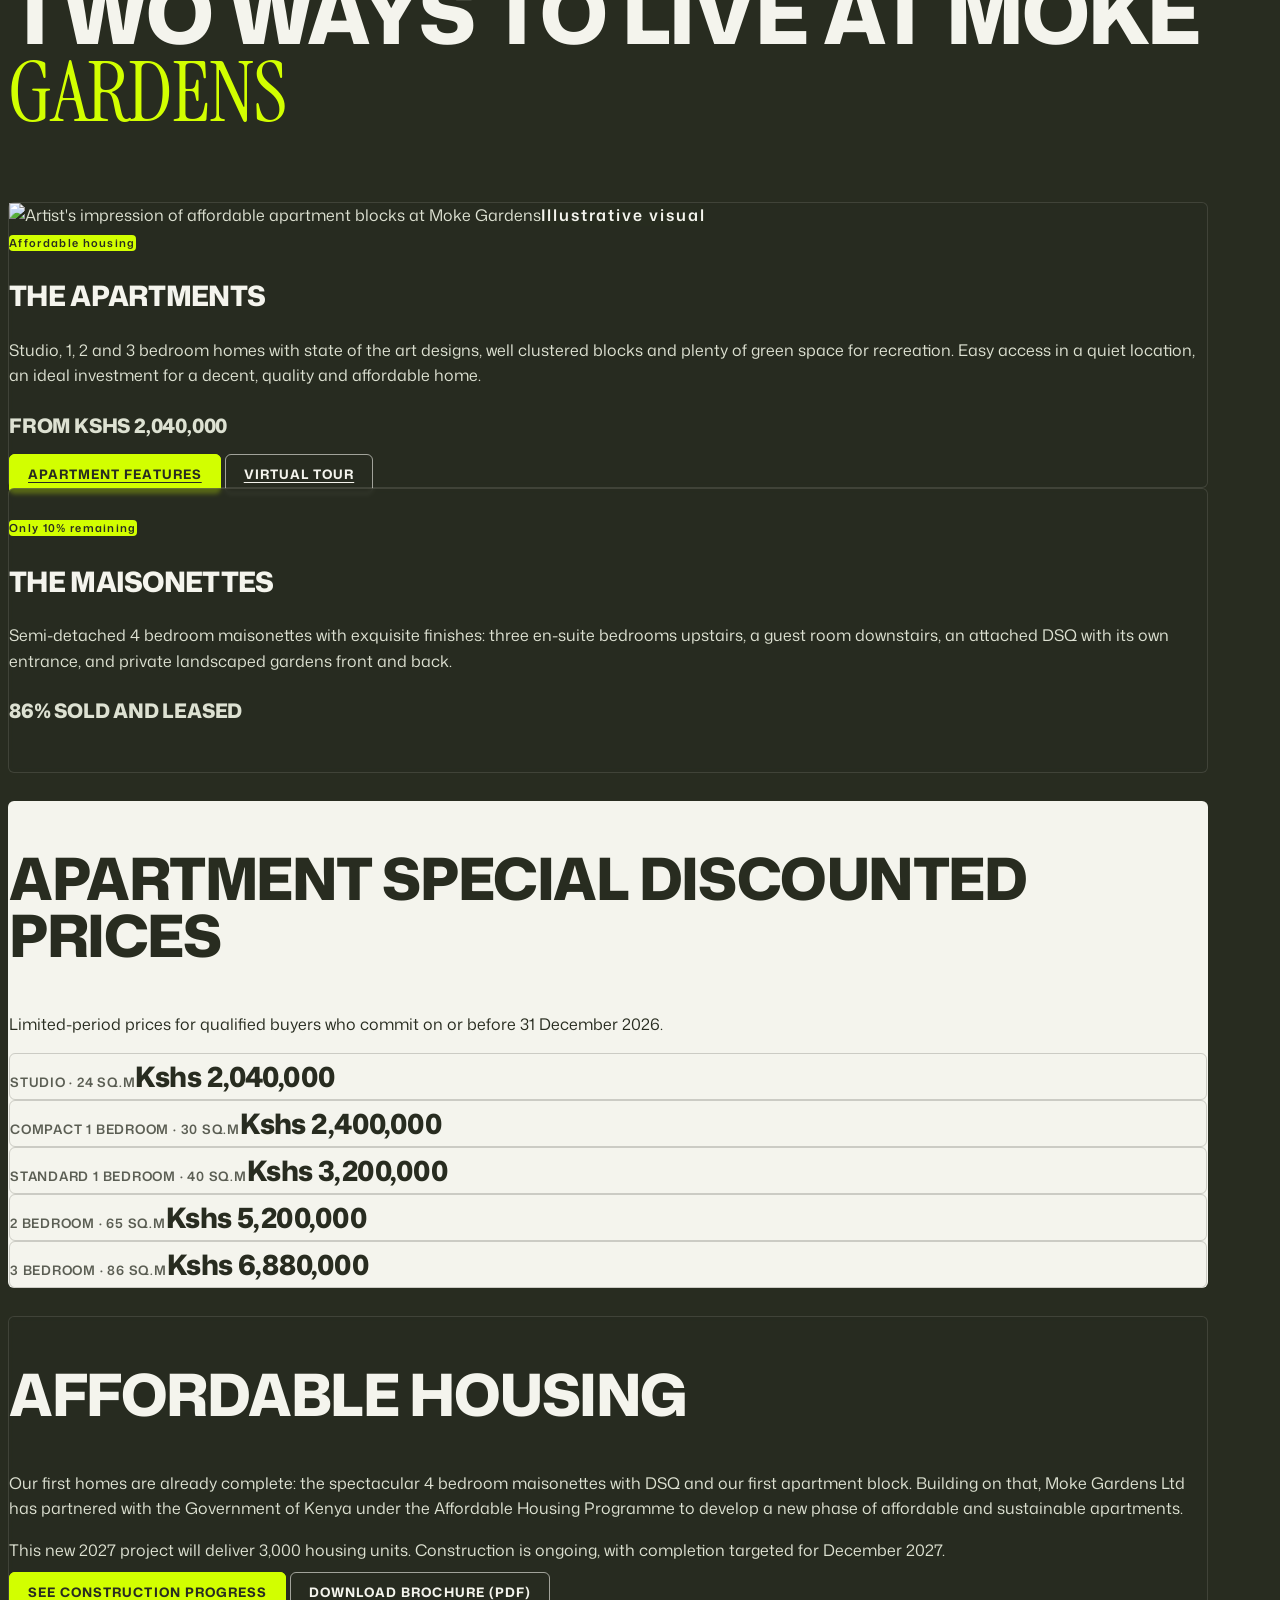
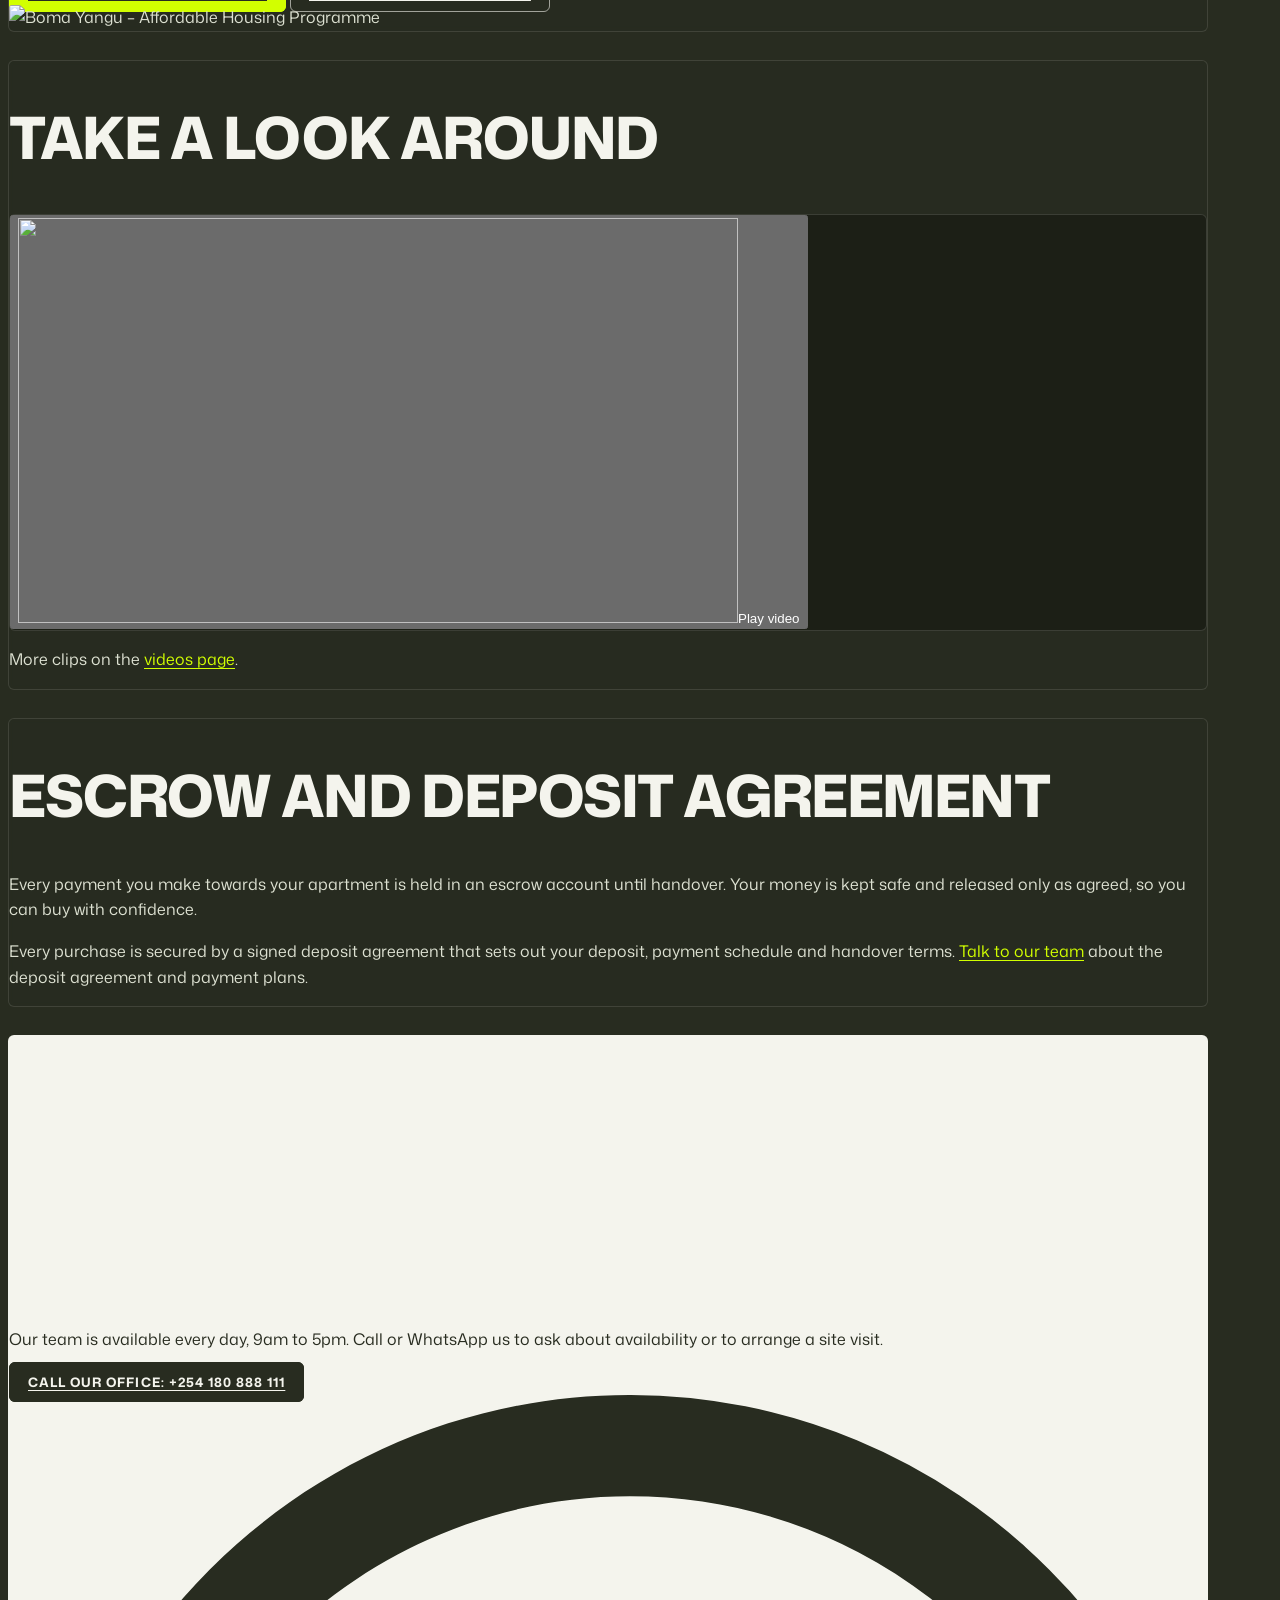
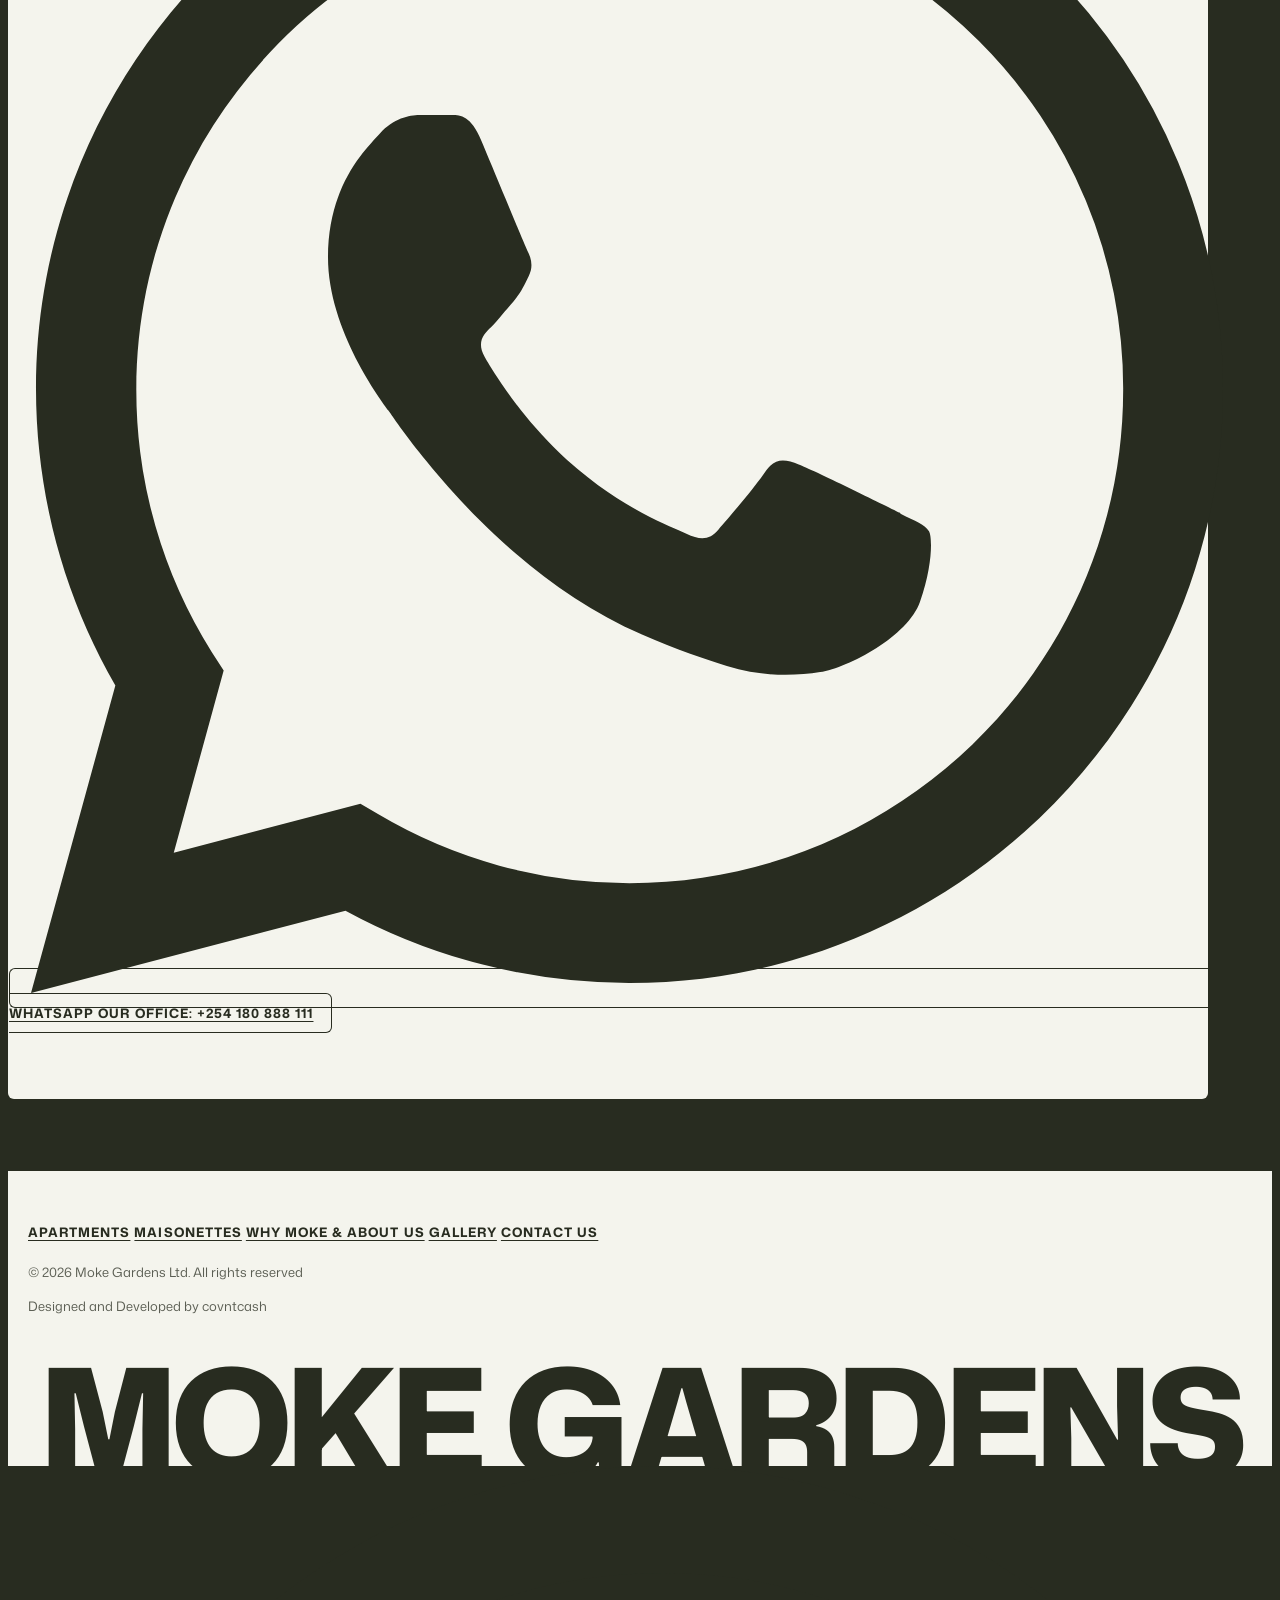
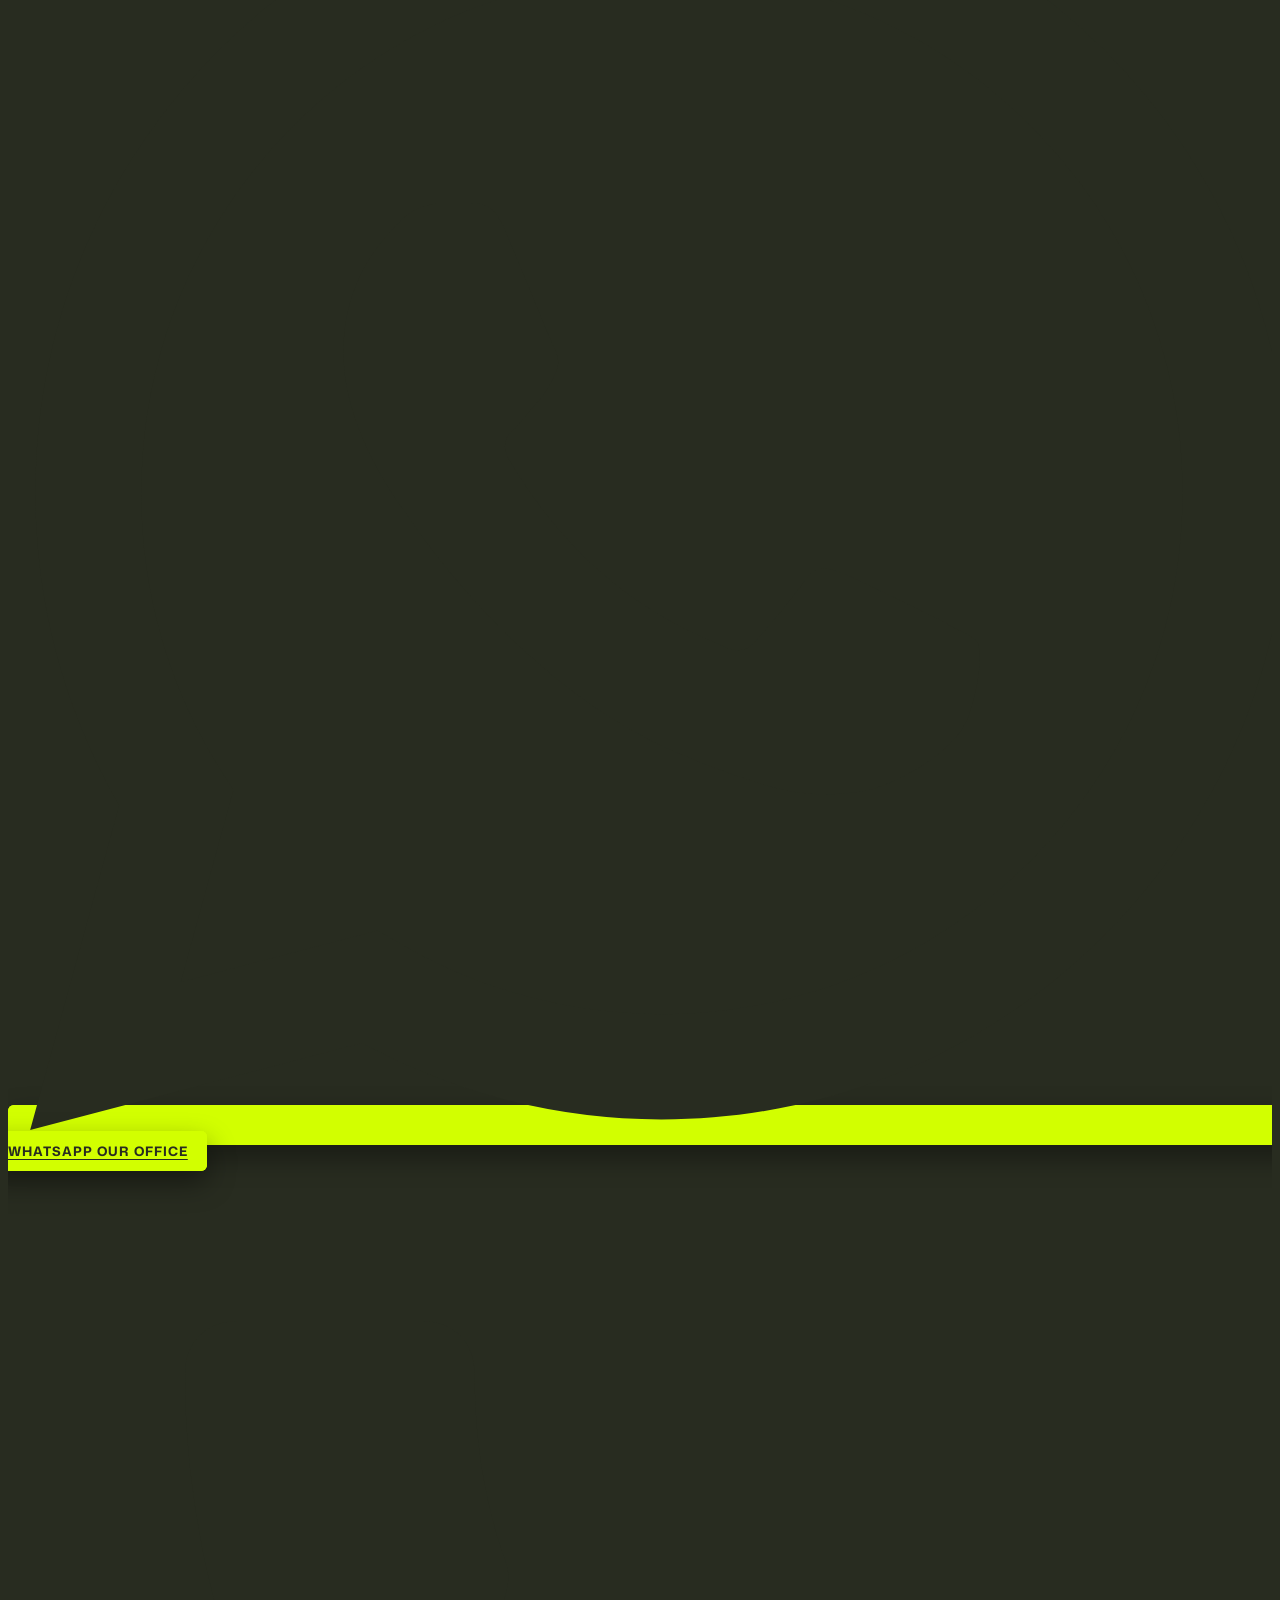
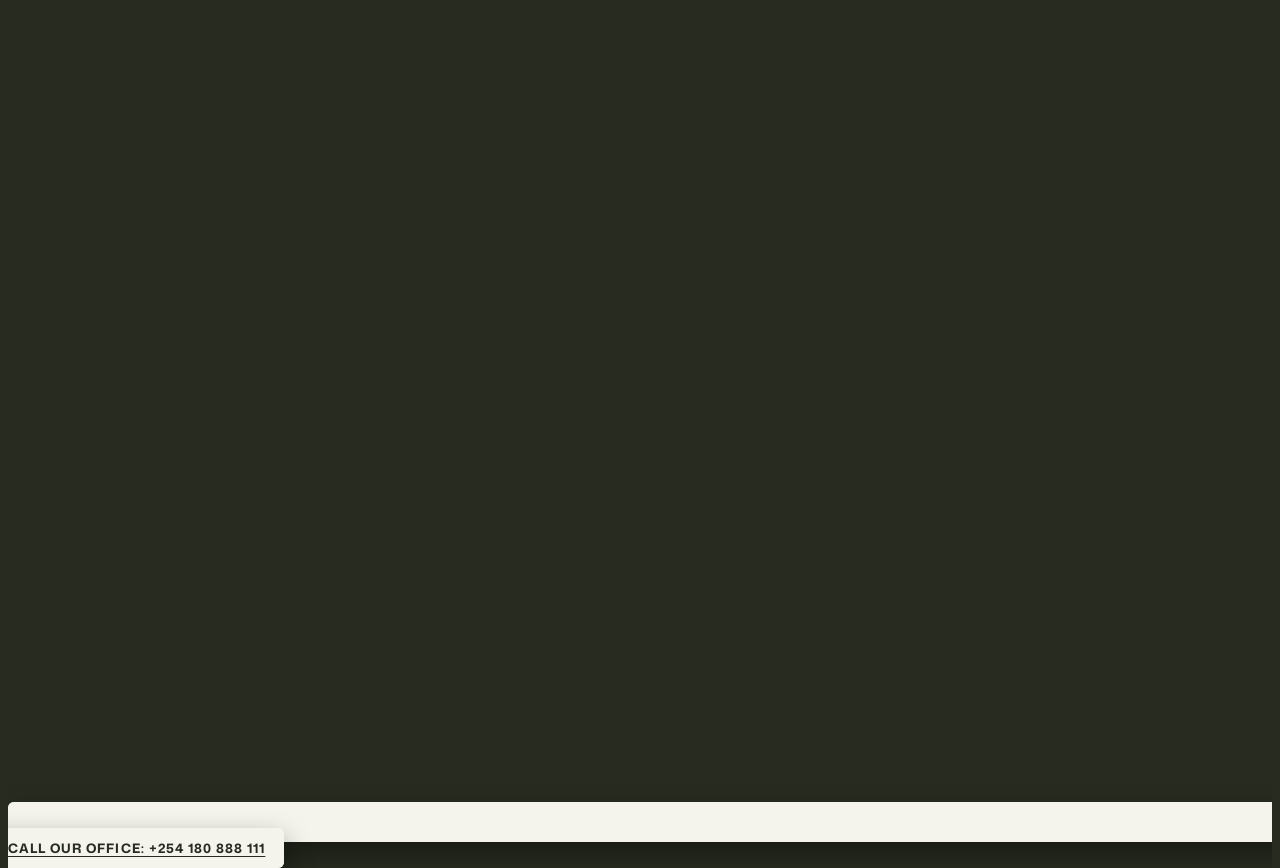
==== commit fdd5a574: "Show the edited apartment block photo on brochure page 2 Co-Authored-By: Claude Opus 5.5 <noreply@an" ====
--- a/index.html
+++ b/index.html
@@ -175,7 +175,7 @@
                         <p>This new 2027 project will deliver 3,000 housing units. Construction is ongoing, with completion targeted for December 2027.</p>
                         <div class="btn-row">
                             <a class="btn btn-gold" href="construction-progress.html">See construction progress</a>
-                            <a class="btn" href="files/moke-gardens-brochure.pdf?v=20261104e" target="_blank" rel="noopener">Download brochure (PDF)</a>
+                            <a class="btn" href="files/moke-gardens-brochure.pdf?v=20261124a" target="_blank" rel="noopener">Download brochure (PDF)</a>
                         </div>
                     </div>
                     <span class="partner-logo">
